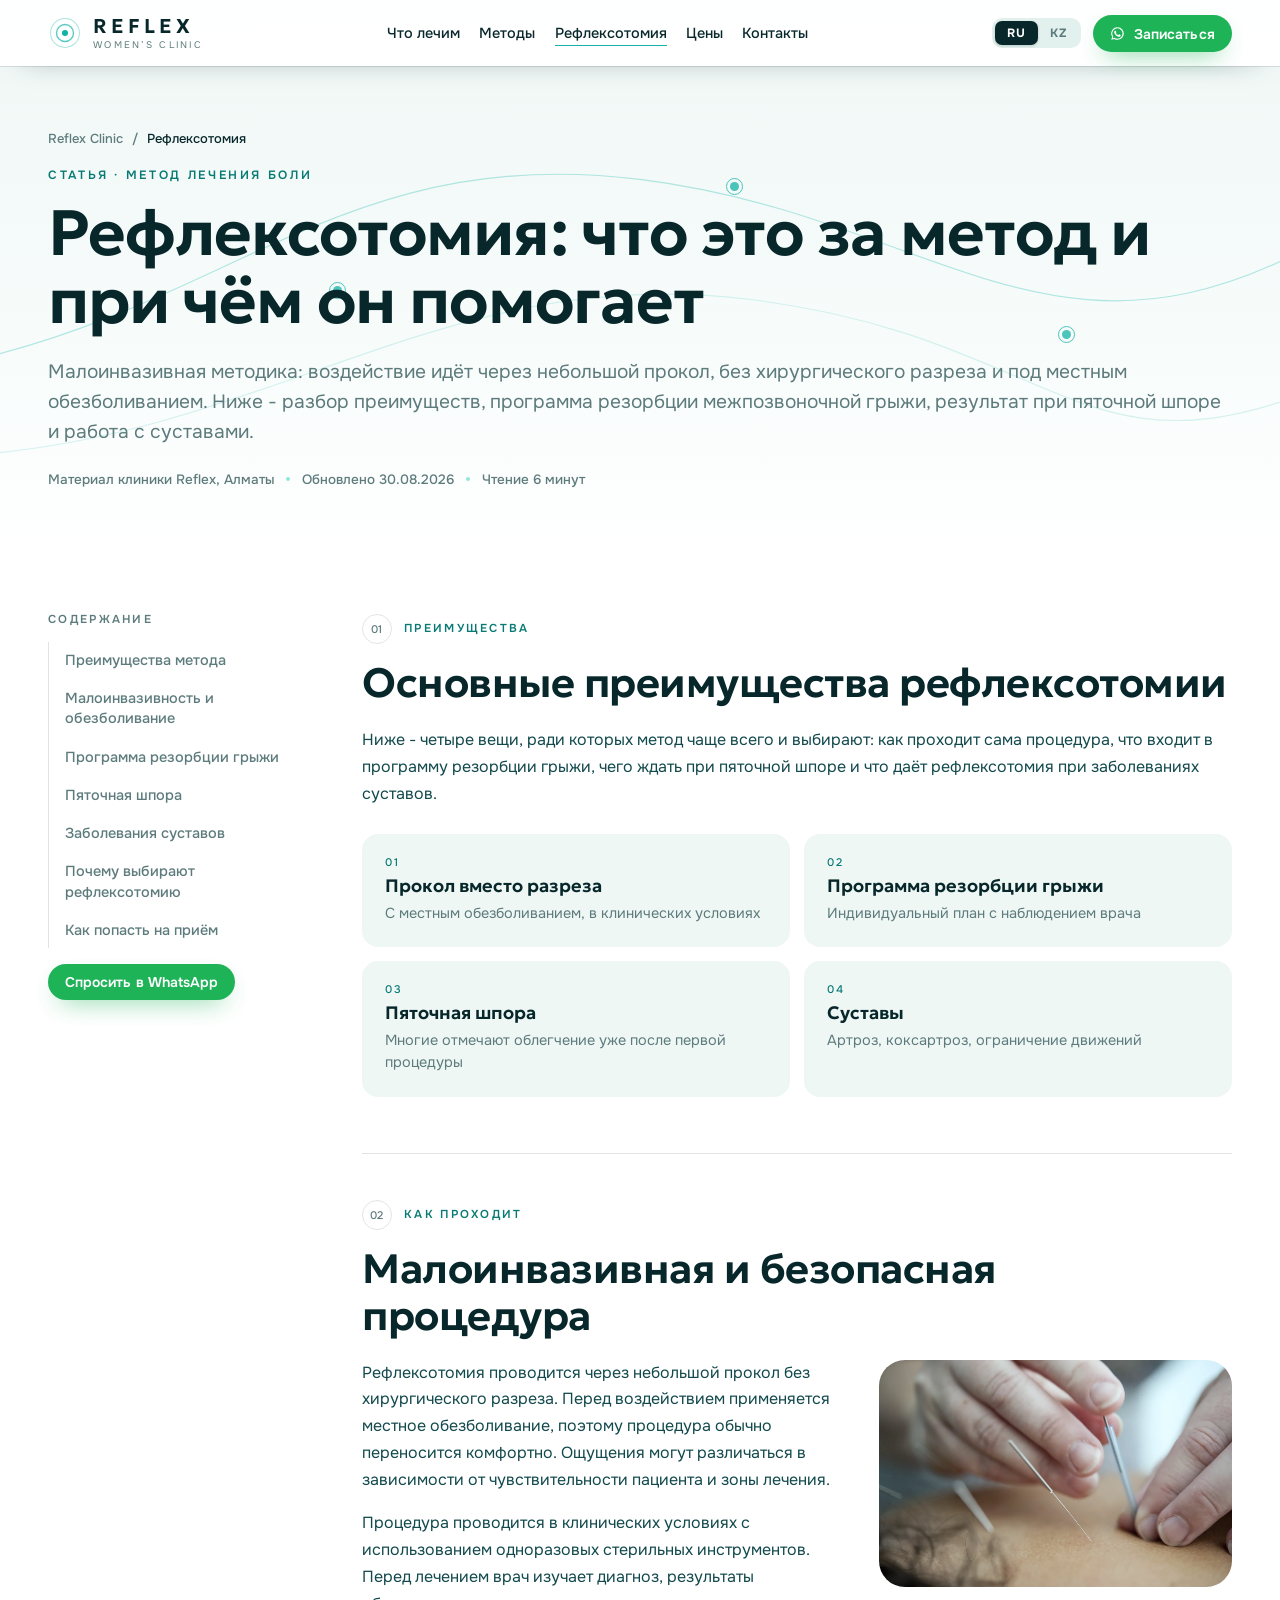
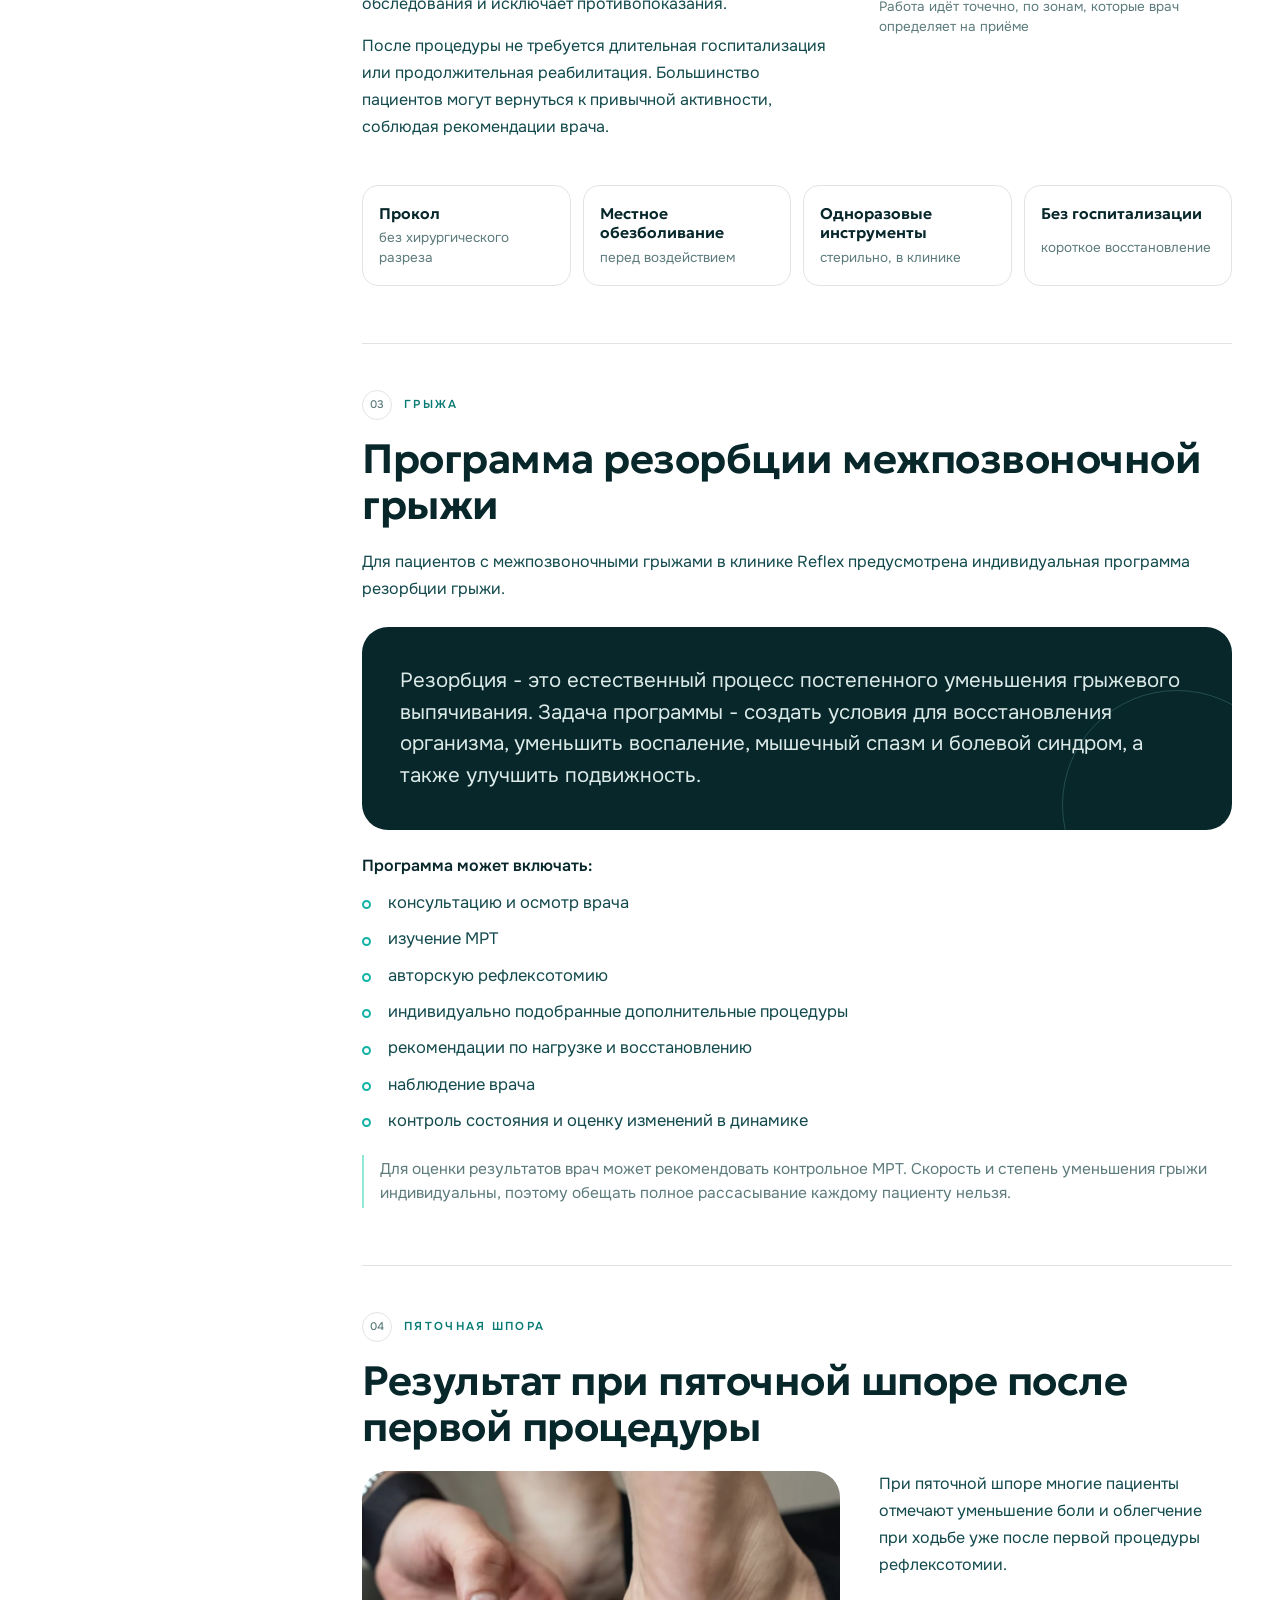
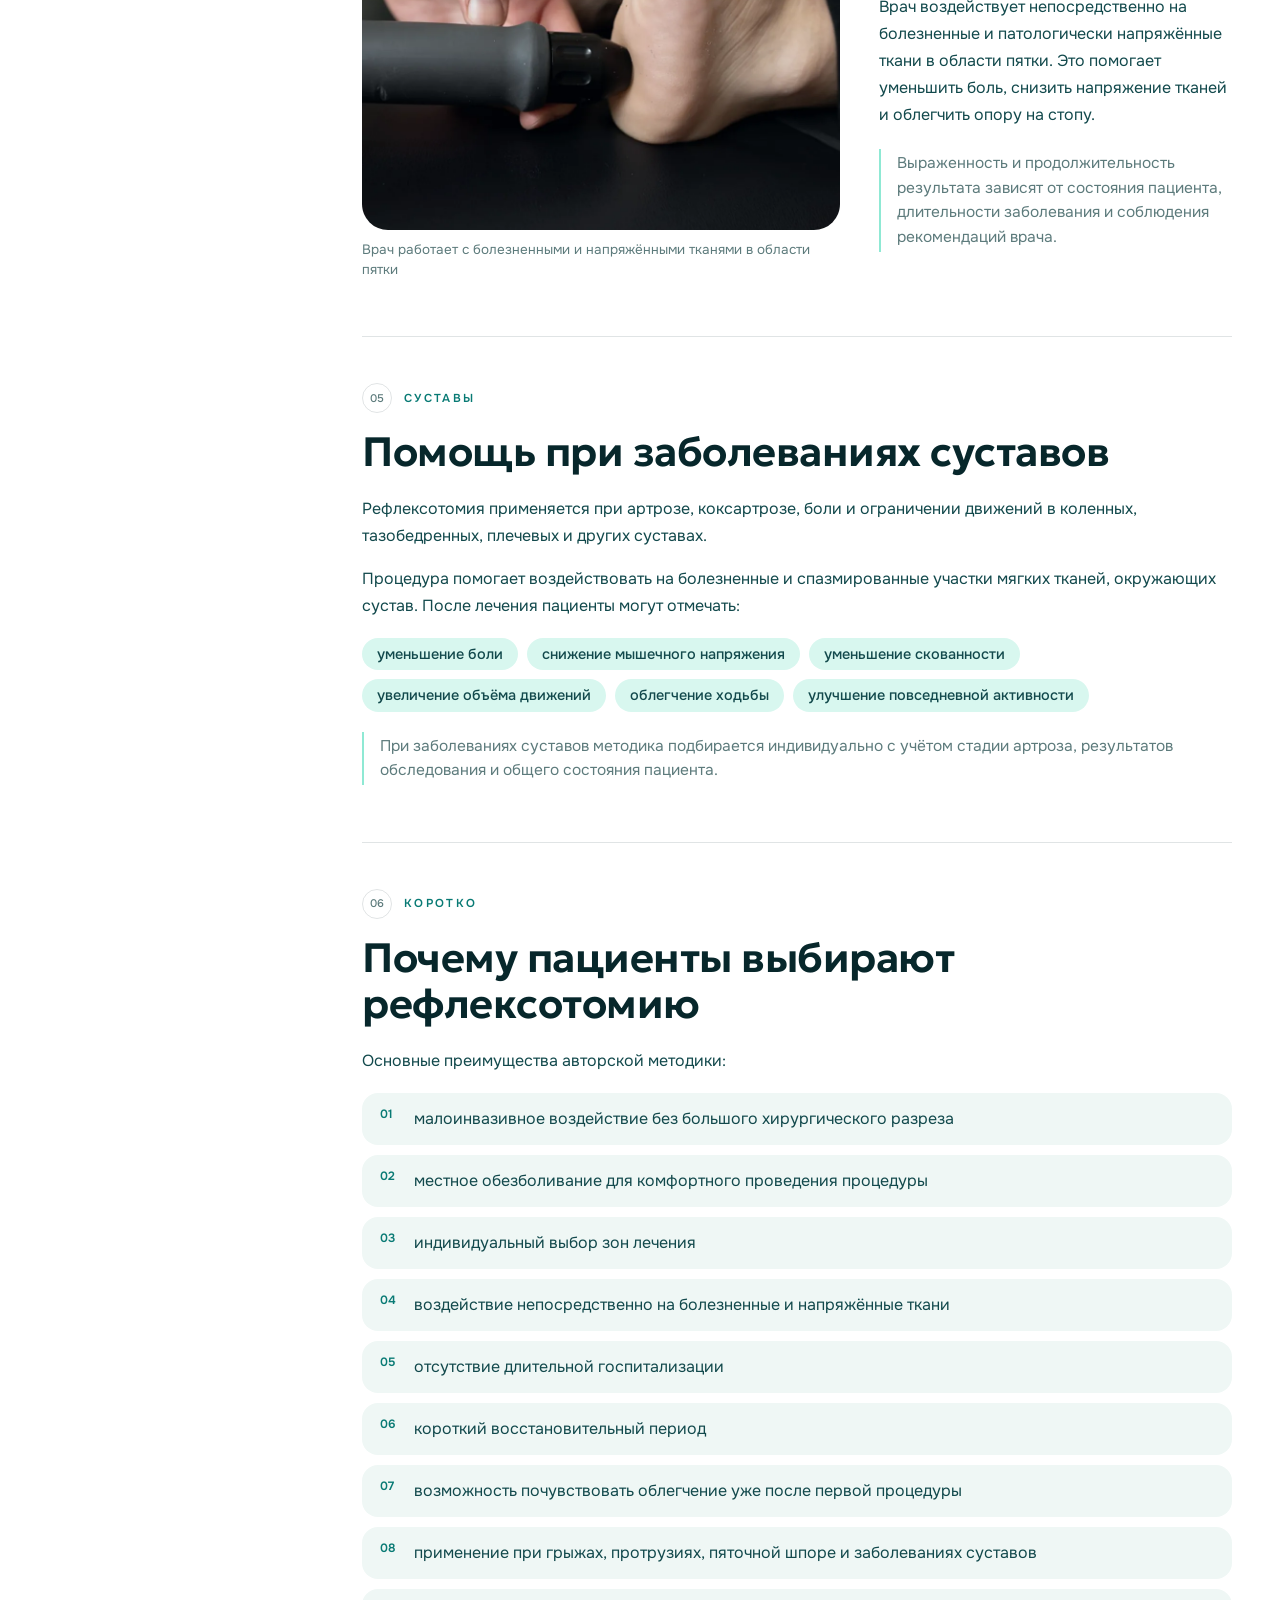
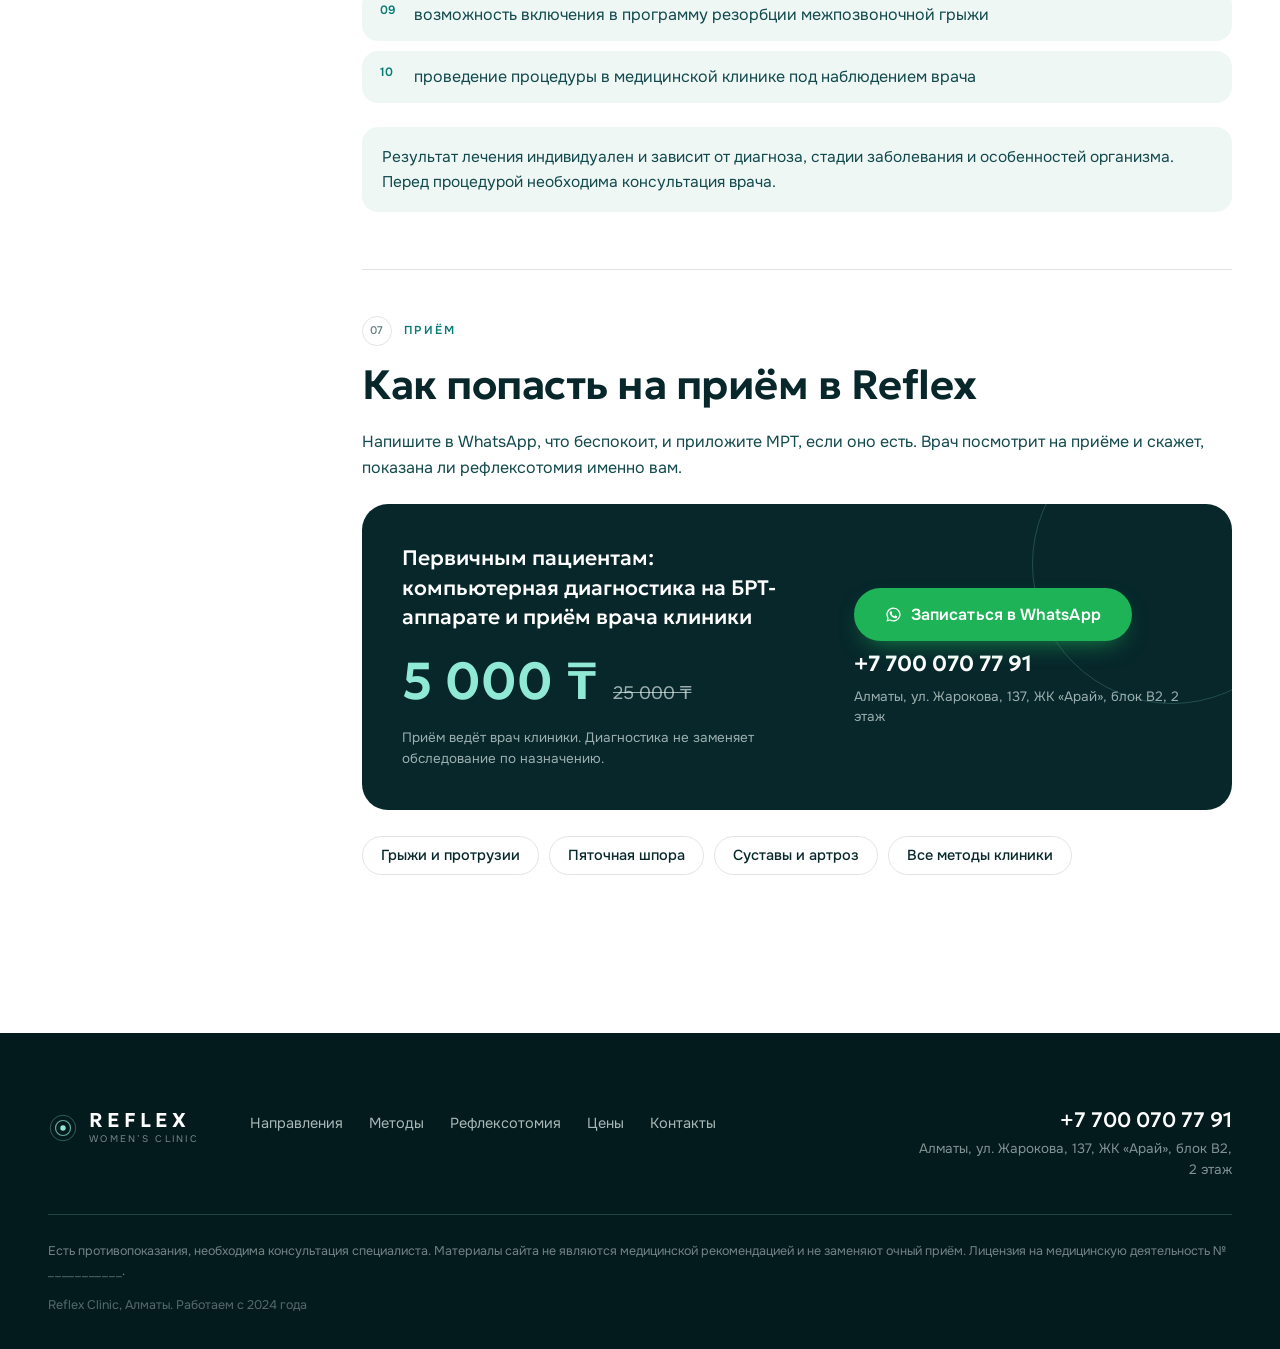
==== reflexotomiya.html @ 4327903c "Видео в герое и карточках направлений, убраны плейсхолдеры МРТ и 2GIS - удалён блок «МРТ до и после»" ====
<!DOCTYPE html>
<html lang="ru">
<head>
<meta charset="UTF-8">
<meta name="viewport" content="width=device-width, initial-scale=1.0">
<title>Рефлексотомия: что это, как проходит и при чём помогает - Reflex Clinic Алматы</title>
<meta name="description" content="Рефлексотомия - малоинвазивный метод лечения боли: через небольшой прокол, с местным обезболиванием, без хирургического разреза. Разбираем преимущества метода, программу резорбции межпозвоночной грыжи, результат при пяточной шпоре и помощь при артрозе и коксартрозе. Материал клиники Reflex, Алматы.">
<meta name="keywords" content="рефлексотомия, рефлексотомия Алматы, рефлектомия, иглонож, иглэктомия, резорбция грыжи, резорбция межпозвоночной грыжи, лечение грыжи без операции Алматы, пяточная шпора лечение Алматы, коксартроз лечение Алматы, артроз лечение Алматы, лечение боли в спине Алматы">
<link rel="canonical" href="https://songokura.github.io/reflex-clinic/reflexotomiya.html">
<meta name="theme-color" content="#07272B">
<meta name="format-detection" content="telephone=no">
<meta property="og:type" content="article">
<meta property="og:site_name" content="Reflex Clinic">
<meta property="og:title" content="Рефлексотомия: что это за метод и при чём он помогает">
<meta property="og:description" content="Малоинвазивно, через небольшой прокол, с местным обезболиванием. Программа резорбции грыжи, пяточная шпора, артроз и коксартроз. Материал клиники Reflex, Алматы.">
<meta property="og:url" content="https://songokura.github.io/reflex-clinic/reflexotomiya.html">
<meta property="og:image" content="https://songokura.github.io/reflex-clinic/assets/og-image.jpg">
<meta property="og:image:width" content="1200">
<meta property="og:image:height" content="630">
<meta property="og:locale" content="ru_RU">
<meta property="og:locale:alternate" content="kk_KZ">
<meta name="twitter:card" content="summary_large_image">
<meta name="twitter:title" content="Рефлексотомия: что это за метод и при чём он помогает">
<meta name="twitter:description" content="Малоинвазивный метод лечения боли: прокол вместо разреза, местное обезболивание, короткое восстановление. Разбор преимуществ.">
<meta name="twitter:image" content="https://songokura.github.io/reflex-clinic/assets/og-image.jpg">
<link rel="icon" href="favicon.ico" sizes="any">
<link rel="icon" type="image/png" sizes="32x32" href="assets/favicon-32.png">
<link rel="icon" type="image/png" sizes="16x16" href="assets/favicon-16.png">
<link rel="icon" type="image/png" sizes="192x192" href="assets/icon-192.png">
<link rel="icon" type="image/png" sizes="512x512" href="assets/icon-512.png">
<link rel="apple-touch-icon" sizes="180x180" href="assets/apple-touch-icon.png">
<link rel="preconnect" href="https://fonts.googleapis.com">
<link rel="preconnect" href="https://fonts.gstatic.com" crossorigin>

<link href="https://fonts.googleapis.com/css2?family=Geologica:wght@300;400;500;600;700&family=Onest:wght@300;400;500;600;700&display=swap" rel="stylesheet">
<link rel="stylesheet" href="styles.css?v=20260902-2">
<link rel="stylesheet" href="article.css?v=20260902-2">
<script type="application/ld+json">
{
  "@context": "https://schema.org",
  "@type": "MedicalWebPage",
  "name": "Рефлексотомия: что это за метод и при чём он помогает",
  "headline": "Рефлексотомия: что это за метод и при чём он помогает",
  "description": "Малоинвазивный метод лечения боли: через небольшой прокол, с местным обезболиванием, без хирургического разреза. Преимущества метода, программа резорбции межпозвоночной грыжи, результат при пяточной шпоре, помощь при заболеваниях суставов.",
  "inLanguage": "ru",
  "url": "https://songokura.github.io/reflex-clinic/reflexotomiya.html",
  "image": "https://songokura.github.io/reflex-clinic/assets/og-image.jpg",
  "dateModified": "2026-08-30",
  "about": { "@type": "MedicalProcedure", "name": "Рефлексотомия", "procedureType": "https://schema.org/PercutaneousProcedure" },
  "audience": { "@type": "Patient" },
  "publisher": {
    "@type": "MedicalClinic",
    "name": "Reflex Clinic",
    "telephone": "+77000707791",
    "url": "https://songokura.github.io/reflex-clinic/",
    "address": {
      "@type": "PostalAddress",
      "streetAddress": "ул. Жарокова, 137, ЖК Арай, блок В2, 2 этаж",
      "addressLocality": "Алматы",
      "addressCountry": "KZ"
    }
  }
}
</script>
<script type="application/ld+json">
{
  "@context": "https://schema.org",
  "@type": "BreadcrumbList",
  "itemListElement": [
    { "@type": "ListItem", "position": 1, "name": "Reflex Clinic", "item": "https://songokura.github.io/reflex-clinic/" },
    { "@type": "ListItem", "position": 2, "name": "Рефлексотомия", "item": "https://songokura.github.io/reflex-clinic/reflexotomiya.html" }
  ]
}
</script>
</head>
<body id="top" class="page-article">

<a class="skip" href="#article">Перейти к содержанию</a>

<!-- ================= ШАПКА ================= -->
<header class="hdr is-solid" id="hdr">
  <div class="hdr-in">
    <a class="logo" href="index.html" aria-label="Reflex Clinic, на главную">
      <span class="logo-mark" aria-hidden="true">
        <svg viewBox="0 0 40 40" width="34" height="34"><circle cx="20" cy="20" r="17" fill="none" stroke="currentColor" stroke-width="1.2" opacity=".35"/><circle cx="20" cy="20" r="10" fill="none" stroke="currentColor" stroke-width="1.6" opacity=".7"/><circle cx="20" cy="20" r="3.6" fill="currentColor"/></svg>
      </span>
      <span class="logo-txt">
        <span class="logo-word">REFLEX</span>
        <span class="logo-sub">Women&rsquo;s Clinic</span>
      </span>
    </a>

    <nav class="nav" id="nav" aria-label="Основная навигация">
      <a href="index.html#chto-lechim" data-i="nav_what">Что лечим</a>
      <a href="index.html#metody" data-i="nav_met">Методы</a>
      <a href="reflexotomiya.html" class="is-here" aria-current="page" data-i="nav_art">Рефлексотомия</a>
      <a href="index.html#ceny" data-i="nav_price">Цены</a>
      <a href="index.html#kontakty" data-i="nav_con">Контакты</a>
    </nav>

    <div class="hdr-right">
      <div class="lang" role="group" aria-label="Язык сайта">
        <button type="button" class="lang-btn is-active" data-lang="ru" aria-pressed="true" lang="ru">RU</button>
        <button type="button" class="lang-btn" data-lang="kz" aria-pressed="false" lang="kk">KZ</button>
      </div>
      <a class="btn btn-wa btn-sm js-wa hdr-wa" href="https://wa.me/77000707791?text=%D0%97%D0%B4%D1%80%D0%B0%D0%B2%D1%81%D1%82%D0%B2%D1%83%D0%B9%D1%82%D0%B5%21%20%D0%A5%D0%BE%D1%87%D1%83%20%D1%81%D0%BF%D1%80%D0%BE%D1%81%D0%B8%D1%82%D1%8C%20%D0%BF%D1%80%D0%BE%20%D1%80%D0%B5%D1%84%D0%BB%D0%B5%D0%BA%D1%81%D0%BE%D1%82%D0%BE%D0%BC%D0%B8%D1%8E." target="_blank" rel="noopener">
        <svg class="ico-wa" viewBox="0 0 24 24" width="15" height="15" fill="currentColor" aria-hidden="true"><path d="M12 2a10 10 0 0 0-8.5 15.3L2 22l4.9-1.4A10 10 0 1 0 12 2Zm0 18.2c-1.6 0-3.1-.4-4.4-1.2l-.3-.2-2.9.8.8-2.8-.2-.3A8.2 8.2 0 1 1 12 20.2Zm4.6-6.1c-.3-.1-1.5-.7-1.7-.8-.2-.1-.4-.1-.6.1-.2.3-.6.8-.8 1-.1.2-.3.2-.5.1a6.7 6.7 0 0 1-3.4-3c-.3-.4 0-.5.1-.7l.4-.5c.1-.2.1-.3 0-.5l-.8-1.9c-.2-.5-.4-.4-.6-.4h-.5c-.2 0-.5.1-.7.3-.2.3-.9.9-.9 2.2s.9 2.5 1.1 2.7c.1.2 1.8 2.8 4.4 3.9 2.6 1.1 2.6.7 3.1.7.5-.1 1.5-.6 1.7-1.2.2-.6.2-1.1.2-1.2-.1-.1-.3-.2-.5-.3Z"/></svg>
        <span data-i="hdr_wa">Записаться</span>
      </a>
      <button class="burger" id="burger" type="button" aria-label="Открыть меню" aria-expanded="false" aria-controls="mobnav"><span></span><span></span><span></span></button>
    </div>
  </div>
</header>

<div class="mobnav" id="mobnav" hidden>
  <nav class="mobnav-in" aria-label="Мобильная навигация">
    <a href="index.html" data-i="nav_home">Главная</a>
    <a href="index.html#chto-lechim" data-i="nav_what">Что лечим</a>
    <a href="index.html#metody" data-i="nav_met">Методы</a>
    <a href="reflexotomiya.html" data-i="nav_art">Рефлексотомия</a>
    <a href="index.html#metabolizm" data-i="nav_metab">Снижение веса</a>
    <a href="index.html#ceny" data-i="nav_price">Цены</a>
    <a href="index.html#kontakty" data-i="nav_con">Контакты</a>
    <div class="mobnav-foot">
      <a class="btn btn-wa js-wa" href="https://wa.me/77000707791?text=%D0%97%D0%B4%D1%80%D0%B0%D0%B2%D1%81%D1%82%D0%B2%D1%83%D0%B9%D1%82%D0%B5%21%20%D0%A5%D0%BE%D1%87%D1%83%20%D1%81%D0%BF%D1%80%D0%BE%D1%81%D0%B8%D1%82%D1%8C%20%D0%BF%D1%80%D0%BE%20%D1%80%D0%B5%D1%84%D0%BB%D0%B5%D0%BA%D1%81%D0%BE%D1%82%D0%BE%D0%BC%D0%B8%D1%8E." target="_blank" rel="noopener"><span data-i="wa_ask">Спросить в WhatsApp</span></a>
      <a class="mobnav-tel js-tel" href="tel:+77000707791">+7 700 070 77 91</a>
    </div>
  </nav>
</div>

<!-- ================= ШАПКА СТАТЬИ ================= -->
<section class="art-hero">
  <div class="art-hero-net" aria-hidden="true">
    <svg viewBox="0 0 1200 460" preserveAspectRatio="none">
      <path class="aline" d="M-20 300 C 220 250, 330 120, 600 150 S 980 320, 1220 210" fill="none" stroke="currentColor" stroke-width="1"/>
      <path class="aline aline-2" d="M-20 380 C 260 360, 420 220, 700 250 S 1010 400, 1220 330" fill="none" stroke="currentColor" stroke-width="1"/>
    </svg>
    <span class="apt apt-1"></span>
    <span class="apt apt-2"></span>
    <span class="apt apt-3"></span>
  </div>

  <div class="wrap art-hero-in">
    <nav class="crumbs" aria-label="Хлебные крошки">
      <a href="index.html" data-i="crumb_home">Reflex Clinic</a>
      <span aria-hidden="true">/</span>
      <span class="crumbs-cur" data-i="crumb_cur">Рефлексотомия</span>
    </nav>

    <p class="art-kick"><span data-i="art_kick">Статья · метод лечения боли</span></p>
    <h1 class="art-h1" data-i="art_h1">Рефлексотомия: что это за метод и при чём он помогает</h1>
    <p class="art-lead" data-i="art_lead">Малоинвазивная методика: воздействие идёт через небольшой прокол, без хирургического разреза и под местным обезболиванием. Ниже - разбор преимуществ, программа резорбции межпозвоночной грыжи, результат при пяточной шпоре и работа с суставами.</p>

    <div class="art-meta">
      <span class="art-meta-i" data-i="art_meta1">Материал клиники Reflex, Алматы</span>
      <span class="art-dot" aria-hidden="true"></span>
      <span class="art-meta-i" data-i="art_meta2">Обновлено 30.08.2026</span>
      <span class="art-dot" aria-hidden="true"></span>
      <span class="art-meta-i" data-i="art_meta3">Чтение 6 минут</span>
    </div>
  </div>
</section>

<!-- ================= ТЕЛО СТАТЬИ ================= -->
<div class="art-body" id="article">
  <div class="wrap art-grid">

    <!-- оглавление -->
    <aside class="toc" aria-label="Содержание статьи">
      <p class="toc-t" data-i="toc_t">Содержание</p>
      <nav class="toc-nav">
        <a href="#preimushchestva" data-i="toc_1">Преимущества метода</a>
        <a href="#maloinvazivnost" data-i="toc_2">Малоинвазивность и обезболивание</a>
        <a href="#rezorbciya" data-i="toc_3">Программа резорбции грыжи</a>
        <a href="#shpora" data-i="toc_4">Пяточная шпора</a>
        <a href="#sustavy" data-i="toc_5">Заболевания суставов</a>
        <a href="#pochemu" data-i="toc_6">Почему выбирают рефлексотомию</a>
        <a href="#zapis" data-i="toc_7">Как попасть на приём</a>
      </nav>
      <a class="btn btn-wa btn-sm toc-wa js-wa" href="https://wa.me/77000707791?text=%D0%97%D0%B4%D1%80%D0%B0%D0%B2%D1%81%D1%82%D0%B2%D1%83%D0%B9%D1%82%D0%B5%21%20%D0%A5%D0%BE%D1%87%D1%83%20%D1%81%D0%BF%D1%80%D0%BE%D1%81%D0%B8%D1%82%D1%8C%20%D0%BF%D1%80%D0%BE%20%D1%80%D0%B5%D1%84%D0%BB%D0%B5%D0%BA%D1%81%D0%BE%D1%82%D0%BE%D0%BC%D0%B8%D1%8E." target="_blank" rel="noopener"><span data-i="wa_ask">Спросить в WhatsApp</span></a>
    </aside>

    <!-- текст -->
    <article class="art">

      <!-- ---------- преимущества ---------- -->
      <section class="art-sec" id="preimushchestva">
        <p class="art-eye"><span class="art-num">01</span><span data-i="s1_eye">Преимущества</span></p>
        <h2 class="art-h2" data-i="s1_h2">Основные преимущества рефлексотомии</h2>
        <p class="art-p" data-i="s1_p">Ниже - четыре вещи, ради которых метод чаще всего и выбирают: как проходит сама процедура, что входит в программу резорбции грыжи, чего ждать при пяточной шпоре и что даёт рефлексотомия при заболеваниях суставов.</p>

        <div class="pillars">
          <a class="pillar" href="#maloinvazivnost">
            <span class="pillar-n">01</span>
            <span class="pillar-h" data-i="p1_h">Прокол вместо разреза</span>
            <span class="pillar-p" data-i="p1_p">С местным обезболиванием, в клинических условиях</span>
          </a>
          <a class="pillar" href="#rezorbciya">
            <span class="pillar-n">02</span>
            <span class="pillar-h" data-i="p2_h">Программа резорбции грыжи</span>
            <span class="pillar-p" data-i="p2_p">Индивидуальный план с наблюдением врача</span>
          </a>
          <a class="pillar" href="#shpora">
            <span class="pillar-n">03</span>
            <span class="pillar-h" data-i="p3_h">Пяточная шпора</span>
            <span class="pillar-p" data-i="p3_p">Многие отмечают облегчение уже после первой процедуры</span>
          </a>
          <a class="pillar" href="#sustavy">
            <span class="pillar-n">04</span>
            <span class="pillar-h" data-i="p4_h">Суставы</span>
            <span class="pillar-p" data-i="p4_p">Артроз, коксартроз, ограничение движений</span>
          </a>
        </div>
      </section>

      <!-- ---------- малоинвазивность ---------- -->
      <section class="art-sec" id="maloinvazivnost">
        <p class="art-eye"><span class="art-num">02</span><span data-i="s2_eye">Как проходит</span></p>
        <h2 class="art-h2" data-i="s2_h2">Малоинвазивная и безопасная процедура</h2>

        <div class="art-split">
          <div class="art-split-txt">
            <p class="art-p" data-i="s2_p1">Рефлексотомия проводится через небольшой прокол без хирургического разреза. Перед воздействием применяется местное обезболивание, поэтому процедура обычно переносится комфортно. Ощущения могут различаться в зависимости от чувствительности пациента и зоны лечения.</p>
            <p class="art-p" data-i="s2_p2">Процедура проводится в клинических условиях с использованием одноразовых стерильных инструментов. Перед лечением врач изучает диагноз, результаты обследования и исключает противопоказания.</p>
            <p class="art-p" data-i="s2_p3">После процедуры не требуется длительная госпитализация или продолжительная реабилитация. Большинство пациентов могут вернуться к привычной активности, соблюдая рекомендации врача.</p>
          </div>
          <figure class="art-fig">
            <img src="assets/needles.webp" width="1400" height="900" loading="lazy" decoding="async" alt="Рефлексотомия: точечная работа врача с зоной боли">
            <figcaption data-i="s2_cap">Работа идёт точечно, по зонам, которые врач определяет на приёме</figcaption>
          </figure>
        </div>

        <div class="art-facts">
          <div class="fact"><span class="fact-h" data-i="f1_h">Прокол</span><span class="fact-p" data-i="f1_p">без хирургического разреза</span></div>
          <div class="fact"><span class="fact-h" data-i="f2_h">Местное обезболивание</span><span class="fact-p" data-i="f2_p">перед воздействием</span></div>
          <div class="fact"><span class="fact-h" data-i="f3_h">Одноразовые инструменты</span><span class="fact-p" data-i="f3_p">стерильно, в клинике</span></div>
          <div class="fact"><span class="fact-h" data-i="f4_h">Без госпитализации</span><span class="fact-p" data-i="f4_p">короткое восстановление</span></div>
        </div>
      </section>

      <!-- ---------- резорбция ---------- -->
      <section class="art-sec" id="rezorbciya">
        <p class="art-eye"><span class="art-num">03</span><span data-i="s3_eye">Грыжа</span></p>
        <h2 class="art-h2" data-i="s3_h2">Программа резорбции межпозвоночной грыжи</h2>

        <p class="art-p" data-i="s3_p1">Для пациентов с межпозвоночными грыжами в клинике Reflex предусмотрена индивидуальная программа резорбции грыжи.</p>

        <div class="art-quote">
          <p data-i="s3_q">Резорбция - это естественный процесс постепенного уменьшения грыжевого выпячивания. Задача программы - создать условия для восстановления организма, уменьшить воспаление, мышечный спазм и болевой синдром, а также улучшить подвижность.</p>
        </div>

        <p class="art-sub" data-i="s3_sub">Программа может включать:</p>
        <ul class="art-list">
          <li data-i="s3_l1">консультацию и осмотр врача</li>
          <li data-i="s3_l2">изучение МРТ</li>
          <li data-i="s3_l3">авторскую рефлексотомию</li>
          <li data-i="s3_l4">индивидуально подобранные дополнительные процедуры</li>
          <li data-i="s3_l5">рекомендации по нагрузке и восстановлению</li>
          <li data-i="s3_l6">наблюдение врача</li>
          <li data-i="s3_l7">контроль состояния и оценку изменений в динамике</li>
        </ul>

        <p class="art-note" data-i="s3_note">Для оценки результатов врач может рекомендовать контрольное МРТ. Скорость и степень уменьшения грыжи индивидуальны, поэтому обещать полное рассасывание каждому пациенту нельзя.</p>
      </section>

      <!-- ---------- шпора ---------- -->
      <section class="art-sec" id="shpora">
        <p class="art-eye"><span class="art-num">04</span><span data-i="s4_eye">Пяточная шпора</span></p>
        <h2 class="art-h2" data-i="s4_h2">Результат при пяточной шпоре после первой процедуры</h2>

        <div class="art-split art-split-rev">
          <figure class="art-fig">
            <img src="assets/heel.webp" width="1000" height="750" loading="lazy" decoding="async" alt="Работа с пяткой при пяточной шпоре">
            <figcaption data-i="s4_cap">Врач работает с болезненными и напряжёнными тканями в области пятки</figcaption>
          </figure>
          <div class="art-split-txt">
            <p class="art-p" data-i="s4_p1">При пяточной шпоре многие пациенты отмечают уменьшение боли и облегчение при ходьбе уже после первой процедуры рефлексотомии.</p>
            <p class="art-p" data-i="s4_p2">Врач воздействует непосредственно на болезненные и патологически напряжённые ткани в области пятки. Это помогает уменьшить боль, снизить напряжение тканей и облегчить опору на стопу.</p>
            <p class="art-note" data-i="s4_note">Выраженность и продолжительность результата зависят от состояния пациента, длительности заболевания и соблюдения рекомендаций врача.</p>
          </div>
        </div>
      </section>

      <!-- ---------- суставы ---------- -->
      <section class="art-sec" id="sustavy">
        <p class="art-eye"><span class="art-num">05</span><span data-i="s5_eye">Суставы</span></p>
        <h2 class="art-h2" data-i="s5_h2">Помощь при заболеваниях суставов</h2>

        <p class="art-p" data-i="s5_p1">Рефлексотомия применяется при артрозе, коксартрозе, боли и ограничении движений в коленных, тазобедренных, плечевых и других суставах.</p>
        <p class="art-p" data-i="s5_p2">Процедура помогает воздействовать на болезненные и спазмированные участки мягких тканей, окружающих сустав. После лечения пациенты могут отмечать:</p>

        <div class="chips">
          <span class="chip" data-i="ch1">уменьшение боли</span>
          <span class="chip" data-i="ch2">снижение мышечного напряжения</span>
          <span class="chip" data-i="ch3">уменьшение скованности</span>
          <span class="chip" data-i="ch4">увеличение объёма движений</span>
          <span class="chip" data-i="ch5">облегчение ходьбы</span>
          <span class="chip" data-i="ch6">улучшение повседневной активности</span>
        </div>

        <p class="art-note" data-i="s5_note">При заболеваниях суставов методика подбирается индивидуально с учётом стадии артроза, результатов обследования и общего состояния пациента.</p>
      </section>

      <!-- ---------- почему выбирают ---------- -->
      <section class="art-sec" id="pochemu">
        <p class="art-eye"><span class="art-num">06</span><span data-i="s6_eye">Коротко</span></p>
        <h2 class="art-h2" data-i="s6_h2">Почему пациенты выбирают рефлексотомию</h2>
        <p class="art-p" data-i="s6_p">Основные преимущества авторской методики:</p>

        <ol class="why">
          <li data-i="w1">малоинвазивное воздействие без большого хирургического разреза</li>
          <li data-i="w2">местное обезболивание для комфортного проведения процедуры</li>
          <li data-i="w3">индивидуальный выбор зон лечения</li>
          <li data-i="w4">воздействие непосредственно на болезненные и напряжённые ткани</li>
          <li data-i="w5">отсутствие длительной госпитализации</li>
          <li data-i="w6">короткий восстановительный период</li>
          <li data-i="w7">возможность почувствовать облегчение уже после первой процедуры</li>
          <li data-i="w8">применение при грыжах, протрузиях, пяточной шпоре и заболеваниях суставов</li>
          <li data-i="w9">возможность включения в программу резорбции межпозвоночной грыжи</li>
          <li data-i="w10">проведение процедуры в медицинской клинике под наблюдением врача</li>
        </ol>

        <p class="art-warn" data-i="s6_warn">Результат лечения индивидуален и зависит от диагноза, стадии заболевания и особенностей организма. Перед процедурой необходима консультация врача.</p>
      </section>

      <!-- ---------- запись ---------- -->
      <section class="art-sec art-cta" id="zapis">
        <p class="art-eye"><span class="art-num">07</span><span data-i="s7_eye">Приём</span></p>
        <h2 class="art-h2" data-i="s7_h2">Как попасть на приём в Reflex</h2>
        <p class="art-p" data-i="s7_p">Напишите в WhatsApp, что беспокоит, и приложите МРТ, если оно есть. Врач посмотрит на приёме и скажет, показана ли рефлексотомия именно вам.</p>

        <div class="cta-box">
          <div class="cta-txt">
            <p class="cta-h" data-i="cta_h">Первичным пациентам: компьютерная диагностика на БРТ-аппарате и приём врача клиники</p>
            <p class="cta-price"><span class="cta-now">5 000 ₸</span> <span class="cta-old">25 000 ₸</span></p>
            <p class="cta-note" data-i="cta_note">Приём ведёт врач клиники. Диагностика не заменяет обследование по назначению.</p>
          </div>
          <div class="cta-act">
            <a class="btn btn-wa btn-lg js-wa" href="https://wa.me/77000707791?text=%D0%97%D0%B4%D1%80%D0%B0%D0%B2%D1%81%D1%82%D0%B2%D1%83%D0%B9%D1%82%D0%B5%21%20%D0%A7%D0%B8%D1%82%D0%B0%D0%BB%20%D1%81%D1%82%D0%B0%D1%82%D1%8C%D1%8E%20%D0%BF%D1%80%D0%BE%20%D1%80%D0%B5%D1%84%D0%BB%D0%B5%D0%BA%D1%81%D0%BE%D1%82%D0%BE%D0%BC%D0%B8%D1%8E%20%D0%B8%20%D1%85%D0%BE%D1%87%D1%83%20%D0%B7%D0%B0%D0%BF%D0%B8%D1%81%D0%B0%D1%82%D1%8C%D1%81%D1%8F." target="_blank" rel="noopener">
              <svg class="ico-wa" viewBox="0 0 24 24" width="17" height="17" fill="currentColor" aria-hidden="true"><path d="M12 2a10 10 0 0 0-8.5 15.3L2 22l4.9-1.4A10 10 0 1 0 12 2Zm0 18.2c-1.6 0-3.1-.4-4.4-1.2l-.3-.2-2.9.8.8-2.8-.2-.3A8.2 8.2 0 1 1 12 20.2Zm4.6-6.1c-.3-.1-1.5-.7-1.7-.8-.2-.1-.4-.1-.6.1-.2.3-.6.8-.8 1-.1.2-.3.2-.5.1a6.7 6.7 0 0 1-3.4-3c-.3-.4 0-.5.1-.7l.4-.5c.1-.2.1-.3 0-.5l-.8-1.9c-.2-.5-.4-.4-.6-.4h-.5c-.2 0-.5.1-.7.3-.2.3-.9.9-.9 2.2s.9 2.5 1.1 2.7c.1.2 1.8 2.8 4.4 3.9 2.6 1.1 2.6.7 3.1.7.5-.1 1.5-.6 1.7-1.2.2-.6.2-1.1.2-1.2-.1-.1-.3-.2-.5-.3Z"/></svg>
              <span data-i="cta_btn">Записаться в WhatsApp</span>
            </a>
            <a class="cta-tel js-tel" href="tel:+77000707791">+7 700 070 77 91</a>
            <p class="cta-addr" data-i="cta_addr">Алматы, ул. Жарокова, 137, ЖК «Арай», блок В2, 2 этаж</p>
          </div>
        </div>

        <div class="art-links">
          <a class="art-link" href="index.html#gryzhi"><span data-i="l1">Грыжи и протрузии</span></a>
          <a class="art-link" href="index.html#pyatochnaya-shpora"><span data-i="l2">Пяточная шпора</span></a>
          <a class="art-link" href="index.html#sustavy"><span data-i="l3">Суставы и артроз</span></a>
          <a class="art-link" href="index.html#metody"><span data-i="l4">Все методы клиники</span></a>
        </div>
      </section>

    </article>
  </div>
</div>

<!-- ================= ПОДВАЛ ================= -->
<footer class="foot">
  <div class="wrap">
    <div class="foot-top">
      <a class="logo logo-foot" href="index.html" aria-label="Reflex Clinic, на главную">
        <span class="logo-mark" aria-hidden="true">
          <svg viewBox="0 0 40 40" width="30" height="30"><circle cx="20" cy="20" r="17" fill="none" stroke="currentColor" stroke-width="1.2" opacity=".35"/><circle cx="20" cy="20" r="10" fill="none" stroke="currentColor" stroke-width="1.6" opacity=".7"/><circle cx="20" cy="20" r="3.6" fill="currentColor"/></svg>
        </span>
        <span class="logo-txt"><span class="logo-word">REFLEX</span><span class="logo-sub">Women&rsquo;s Clinic</span></span>
      </a>
      <nav class="foot-nav" aria-label="Навигация в подвале">
        <a href="index.html#napravleniya" data-i="nav_dir">Направления</a>
        <a href="index.html#metody" data-i="nav_met">Методы</a>
        <a href="reflexotomiya.html" data-i="nav_art">Рефлексотомия</a>
        <a href="index.html#ceny" data-i="nav_price">Цены</a>
        <a href="index.html#kontakty" data-i="nav_con">Контакты</a>
      </nav>
      <div class="foot-contacts">
        <a class="foot-tel js-tel" href="tel:+77000707791">+7 700 070 77 91</a>
        <span class="foot-addr" data-i="foot_addr">Алматы, ул. Жарокова, 137, ЖК «Арай», блок В2, 2 этаж</span>
      </div>
    </div>
    <div class="foot-bottom">
      <p class="disclaimer" data-i="foot_disc">Есть противопоказания, необходима консультация специалиста. Материалы сайта не являются медицинской рекомендацией и не заменяют очный приём. Лицензия на медицинскую деятельность № <span class="lic-slot">___________</span>.</p>
      <p class="copy"><span data-i="foot_copy">Reflex Clinic, Алматы. Работаем с 2024 года</span></p>
    </div>
  </div>
</footer>

<script src="article.js?v=20260902-2"></script>
</body>
</html>
---- styles.css ----
/* ============================================================
   Reflex Clinic - Алматы
   Арт-дирекция: "точка и импульс". Мятно-бирюзовая палитра,
   светлый воздух, тонкие меридианные линии, пульсирующие точки.
   ============================================================ */

:root{
  --ink:#07272B;
  --ink-2:#0C3A3D;
  --ink-3:#12494C;
  --turq:#12B3A6;
  --turq-2:#0C8E86;
  --turq-3:#087A74;
  --mint:#8FE9D4;
  --mint-2:#D8F7EF;
  --paper:#FFFFFF;
  --mist:#EFF7F5;
  --mist-2:#E3F1EE;
  --muted:#5D7B7C;
  --muted-d:rgba(234,246,243,.66);
  --line:rgba(7,39,43,.12);
  --line-d:rgba(143,233,212,.20);
  --wa:#1FB358;
  --r:16px;
  --r-lg:26px;
  --sp:clamp(64px,8vw,132px);
  --ease:cubic-bezier(.22,.68,.32,1);
  --f-disp:"Geologica","Segoe UI",system-ui,sans-serif;
  --f-text:"Onest","Segoe UI",system-ui,sans-serif;
}

*,*::before,*::after{box-sizing:border-box}
html{-webkit-text-size-adjust:100%}
body{
  margin:0;background:var(--paper);color:var(--ink);
  font:400 17px/1.6 var(--f-text);
  overflow-x:hidden;
  -webkit-font-smoothing:antialiased;
}
img{max-width:100%;display:block}
a{color:inherit;text-decoration:none}
ul,ol{margin:0;padding:0;list-style:none}
h1,h2,h3,p{margin:0}
button{font:inherit;color:inherit}
:where([id]){scroll-margin-top:96px}
::selection{background:var(--mint);color:var(--ink)}

.skip{position:absolute;left:-9999px;top:0;z-index:200;background:var(--ink);color:#fff;padding:12px 18px;border-radius:0 0 10px 0}
.skip:focus{left:0}

.wrap{width:min(1280px,100%);margin:0 auto;padding:0 clamp(18px,4vw,48px)}

/* ---------- Кнопки ---------- */
.btn{
  display:inline-flex;align-items:center;justify-content:center;gap:9px;
  padding:13px 22px;border-radius:999px;border:1px solid transparent;
  font:600 15px/1 var(--f-text);letter-spacing:.005em;cursor:pointer;
  transition:transform .35s var(--ease),background .3s,color .3s,border-color .3s,box-shadow .35s;
  will-change:transform;
}
.btn-lg{padding:17px 30px;font-size:16px}
.btn-sm{padding:10px 16px;font-size:14px}
.btn-wa{background:var(--wa);color:#fff;box-shadow:0 10px 26px -12px rgba(31,179,88,.85)}
.btn-wa:hover{background:#19a04e;box-shadow:0 16px 34px -12px rgba(31,179,88,.95)}
.btn-ghost{background:rgba(255,255,255,.10);color:#fff;border-color:rgba(255,255,255,.42);backdrop-filter:blur(6px)}
.btn-ghost:hover{background:rgba(255,255,255,.2);border-color:#fff}
.btn-dark{background:var(--ink);color:#fff}
.btn-dark:hover{background:var(--ink-3)}
.btn-line{background:transparent;color:var(--ink);border-color:var(--line)}
.btn-line:hover{border-color:var(--turq);color:var(--turq-3);background:var(--mint-2)}
.dark .btn-line{color:#EAF6F3;border-color:var(--line-d)}
.dark .btn-line:hover{border-color:var(--mint);color:var(--ink);background:var(--mint)}
.btn:focus-visible{outline:2px solid var(--turq);outline-offset:3px}

/* ============================================================
   ШАПКА
   ============================================================ */
.hdr{position:fixed;inset:0 0 auto 0;z-index:90;transition:background .4s var(--ease),box-shadow .4s var(--ease)}
.hdr-in{
  width:min(1280px,100%);margin:0 auto;padding:0 clamp(18px,4vw,48px);
  height:78px;display:flex;align-items:center;gap:26px;
}
.hdr.is-solid{background:rgba(255,255,255,.94);box-shadow:0 1px 0 var(--line),0 12px 30px -24px rgba(7,39,43,.55)}
.hdr.is-solid .hdr-in{height:66px}

.logo{display:flex;align-items:center;gap:11px;position:relative;z-index:3;flex:0 0 auto}
.logo-mark{display:grid;place-items:center;color:var(--mint);transition:color .35s}
.hdr.is-solid .logo-mark{color:var(--turq)}
.logo-mark svg{transition:transform .6s var(--ease)}
.logo:hover .logo-mark svg{transform:rotate(90deg)}
.logo-txt{display:grid;line-height:1}
.logo-word{font:600 20px/1 var(--f-disp);letter-spacing:.20em;color:#fff;transition:color .35s}
.logo-sub{font:400 9.5px/1 var(--f-text);letter-spacing:.24em;text-transform:uppercase;color:rgba(255,255,255,.62);margin-top:5px;transition:color .35s}
.hdr.is-solid .logo-word{color:var(--ink)}
.hdr.is-solid .logo-sub{color:var(--muted)}

.nav{display:flex;align-items:center;gap:clamp(12px,1.5vw,22px);margin-left:auto}
.nav a{
  position:relative;font:500 14.5px/1 var(--f-text);color:rgba(255,255,255,.82);
  padding:8px 0;transition:color .3s;white-space:nowrap;
}
.nav a::after{content:"";position:absolute;left:0;right:100%;bottom:2px;height:1px;background:var(--mint);transition:right .4s var(--ease)}
.nav a:hover{color:#fff}
.nav a:hover::after{right:0}
.hdr.is-solid .nav a{color:var(--ink)}
.hdr.is-solid .nav a::after{background:var(--turq)}

/* акцентная ссылка на статью о рефлексотомии */
.nav a.nav-art{
  display:inline-flex;align-items:center;gap:8px;font-weight:600;
  color:var(--mint);padding:8px 13px;border-radius:999px;
  background:rgba(143,233,212,.14);border:1px solid rgba(143,233,212,.40);
  transition:color .3s,background .3s,border-color .3s;
}
.nav a.nav-art::after{content:none}
.nav a.nav-art:hover{color:#fff;background:rgba(143,233,212,.26);border-color:var(--mint)}
.nav-art-dot{
  width:6px;height:6px;border-radius:50%;background:var(--mint);flex:0 0 auto;
  animation:artpulse 2.4s var(--ease) infinite;
}
.hdr.is-solid .nav a.nav-art{color:var(--turq-3);background:var(--mint-2);border-color:rgba(18,179,166,.38)}
.hdr.is-solid .nav a.nav-art:hover{color:var(--turq-3);background:#CCF2E8;border-color:var(--turq)}
.hdr.is-solid .nav-art-dot{background:var(--turq)}
@keyframes artpulse{0%,100%{transform:scale(1);opacity:1}55%{transform:scale(1.7);opacity:.5}}

.hdr-right{display:flex;align-items:center;gap:12px;margin-left:auto;position:relative;z-index:3}

.lang{display:flex;gap:0;background:rgba(255,255,255,.16);border-radius:10px;padding:3px;transition:background .35s}
.hdr.is-solid .lang{background:var(--mist-2)}
.lang-btn{
  border:0;background:transparent;border-radius:7px;cursor:pointer;
  padding:6px 12px;font:700 12px/1 var(--f-text);letter-spacing:.06em;
  color:rgba(255,255,255,.82);transition:background .25s,color .25s;
}
.hdr.is-solid .lang-btn{color:var(--muted)}
.lang-btn:hover{color:#fff}
.hdr.is-solid .lang-btn:hover{color:var(--ink)}
.lang-btn.is-active{background:#fff;color:var(--ink);box-shadow:0 1px 3px rgba(0,0,0,.18)}
.hdr.is-solid .lang-btn.is-active{background:var(--ink);color:#fff}
.lang-btn:focus-visible{outline:2px solid currentColor;outline-offset:2px}

.burger{display:none;width:44px;height:40px;border:0;background:transparent;cursor:pointer;padding:0;position:relative;margin-right:-9px}
.burger span{position:absolute;left:11px;width:22px;height:1.8px;background:#fff;border-radius:2px;transition:transform .4s var(--ease),opacity .25s,background .35s}
.burger span:nth-child(1){top:14px}
.burger span:nth-child(2){top:19.5px}
.burger span:nth-child(3){top:25px}
.hdr.is-solid .burger span{background:var(--ink)}
body.menu-open .burger span{background:var(--ink)}
body.menu-open .burger span:nth-child(1){transform:translateY(5.5px) rotate(45deg)}
body.menu-open .burger span:nth-child(2){opacity:0}
body.menu-open .burger span:nth-child(3){transform:translateY(-5.5px) rotate(-45deg)}

/* мобильное меню */
.mobnav{position:fixed;inset:0;z-index:80;background:var(--paper);opacity:0;visibility:hidden;transition:opacity .35s var(--ease),visibility .35s}
.mobnav[hidden]{display:block}
body.menu-open .mobnav{opacity:1;visibility:visible}
.mobnav-in{
  height:100%;padding:104px clamp(18px,6vw,40px) 40px;
  display:flex;flex-direction:column;gap:2px;overflow-y:auto;
}
.mobnav-in > a{
  font:500 clamp(22px,6vw,30px)/1.25 var(--f-disp);color:var(--ink);
  padding:12px 0;border-bottom:1px solid var(--line);
  opacity:0;transform:translateY(14px);
}
.mobnav-in > a.mob-art{color:var(--turq-3);display:flex;align-items:center;gap:10px}
.mobnav-in > a.mob-art::before{content:"";width:8px;height:8px;border-radius:50%;background:var(--turq);flex:0 0 auto}
body.menu-open .mobnav-in > a{animation:mnav .5s var(--ease) forwards;animation-delay:calc(var(--i,0)*.045s + .08s)}
@keyframes mnav{to{opacity:1;transform:none}}
.mobnav-foot{margin-top:auto;padding-top:26px;display:grid;gap:14px;justify-items:start}
.mobnav-tel{font:600 20px/1 var(--f-disp);color:var(--turq-3)}

/* ============================================================
   ГЕРОЙ
   ============================================================ */
.hero{position:relative;min-height:100vh;min-height:100svh;display:flex;align-items:flex-end;overflow:hidden;background:var(--ink)}
.hero-img{position:absolute;inset:0;width:100%;height:100%;object-fit:cover;object-position:52% 46%;filter:saturate(1.16) contrast(1.05)}
.hero-vid{
  position:absolute;inset:0;width:100%;height:100%;object-fit:cover;object-position:52% 46%;
  filter:saturate(1.1) contrast(1.03);opacity:0;transition:opacity 1.2s var(--ease);
}
.hero-vid.is-live{opacity:1}
.hero-shade{
  position:absolute;inset:0;
  background:
    linear-gradient(112deg,rgba(3,44,44,.42) 0%,rgba(3,44,44,0) 58%),
    linear-gradient(90deg,rgba(4,26,29,.94) 0%,rgba(4,26,29,.82) 32%,rgba(4,26,29,.34) 62%,rgba(4,26,29,.06) 100%),
    linear-gradient(0deg,rgba(4,26,29,.88) 0%,rgba(4,26,29,.18) 44%,rgba(4,26,29,.46) 100%);
}
.hero-net{position:absolute;inset:0;width:100%;height:100%;pointer-events:none;opacity:.9}
.hero-net .mline{fill:none;stroke:var(--mint);stroke-width:1;opacity:.34;stroke-dasharray:2400;animation:draw 2.6s var(--ease) .35s both}
.hero-net .mline-2{opacity:.18;animation-delay:.75s}
@keyframes draw{from{stroke-dashoffset:2400}to{stroke-dashoffset:0}}
.hero-net .pt circle{fill:var(--mint)}
.hero-net .pt .ring{fill:none;stroke:var(--mint);stroke-width:1.2;transform-box:fill-box;transform-origin:center;animation:ping 3.4s var(--ease) infinite;animation-delay:var(--d)}
@keyframes ping{0%{transform:scale(1);opacity:.9}70%{transform:scale(6);opacity:0}100%{transform:scale(6);opacity:0}}

.hero-in{position:relative;z-index:2;width:min(1280px,100%);margin:0 auto;padding:150px clamp(18px,4vw,48px) clamp(74px,9vh,110px);color:#fff}
.kicker{
  font:500 clamp(10px,1.1vw,12px)/1.5 var(--f-text);letter-spacing:.30em;text-transform:uppercase;
  color:var(--mint);margin-bottom:22px;display:flex;align-items:center;gap:12px;
  animation:up .8s var(--ease) .25s both;
}
.kicker::before{content:"";width:clamp(26px,5vw,58px);height:1px;background:var(--mint);opacity:.7;flex:0 0 auto}
.hero-h1{margin:0 0 22px;display:grid;gap:.06em}
.h1-a{
  font:400 clamp(23px,3.4vw,44px)/1.12 var(--f-disp);letter-spacing:-.015em;color:rgba(255,255,255,.94);
  animation:up .9s var(--ease) .38s both;
}
.h1-b{display:block;overflow:hidden}
.h1-w{
  display:block;font:600 clamp(44px,9.4vw,124px)/.92 var(--f-disp);letter-spacing:-.045em;
  text-transform:uppercase;color:#fff;
  animation:rise 1.05s var(--ease) .5s both;
}
@keyframes rise{from{transform:translateY(105%)}to{transform:none}}
@keyframes up{from{opacity:0;transform:translateY(18px)}to{opacity:1;transform:none}}
.hero-lead{
  font:400 clamp(15px,1.35vw,19px)/1.55 var(--f-text);color:rgba(255,255,255,.86);
  margin-bottom:30px;animation:up .9s var(--ease) .72s both;
}
.hero-cta{display:flex;flex-wrap:wrap;gap:12px;animation:up .9s var(--ease) .86s both}
.hero-note{
  display:flex;align-items:center;gap:10px;margin-top:22px;
  font:400 14px/1.4 var(--f-text);color:rgba(255,255,255,.72);
  animation:up .9s var(--ease) 1s both;
}
.hero-note .dot{width:7px;height:7px;border-radius:50%;background:var(--mint);flex:0 0 auto;box-shadow:0 0 0 0 rgba(143,233,212,.6);animation:dotp 2.6s infinite}
@keyframes dotp{0%{box-shadow:0 0 0 0 rgba(143,233,212,.55)}70%{box-shadow:0 0 0 12px rgba(143,233,212,0)}100%{box-shadow:0 0 0 0 rgba(143,233,212,0)}}

.hero-scroll{position:absolute;left:50%;bottom:22px;z-index:3;width:26px;height:42px;border:1px solid rgba(255,255,255,.35);border-radius:14px;transform:translateX(-50%);display:none}
.hero-scroll span{position:absolute;left:50%;top:9px;width:3px;height:7px;margin-left:-1.5px;border-radius:2px;background:var(--mint);animation:sc 1.9s var(--ease) infinite}
@keyframes sc{0%{transform:translateY(0);opacity:0}25%{opacity:1}80%{transform:translateY(15px);opacity:0}100%{opacity:0}}
@media (min-width:1000px) and (min-height:700px){.hero-scroll{display:block}}

/* ---------- Бегущая строка ---------- */
.ticker{background:var(--ink);border-top:1px solid var(--line-d);overflow:hidden;padding:15px 0}
.ticker-row{display:flex;width:max-content;animation:mq 44s linear infinite}
.ticker-set{display:flex;align-items:center;gap:0}
.ticker-set span{font:400 14px/1 var(--f-text);color:rgba(234,246,243,.62);white-space:nowrap;padding:0 20px}
.ticker-set i{width:5px;height:5px;border-radius:50%;background:var(--turq);flex:0 0 auto}
@keyframes mq{to{transform:translateX(-50%)}}

/* ============================================================
   ОБЩЕЕ ДЛЯ СЕКЦИЙ
   ============================================================ */
.sec{padding:var(--sp) 0;position:relative}
.sec.dark{background:var(--ink);color:#EAF6F3}
.head{margin-bottom:clamp(38px,5vw,64px)}
.eyebrow{display:flex;align-items:center;gap:12px;margin-bottom:18px;font:500 12px/1 var(--f-text);letter-spacing:.24em;text-transform:uppercase;color:var(--turq-3)}
.dark .eyebrow{color:var(--mint)}
.eyebrow-n{
  display:grid;place-items:center;width:30px;height:30px;border-radius:50%;
  border:1px solid var(--line);font-size:11px;letter-spacing:.04em;color:var(--muted);
}
.dark .eyebrow-n{border-color:var(--line-d);color:var(--mint)}
.h2{font:500 clamp(28px,4.4vw,58px)/1.06 var(--f-disp);letter-spacing:-.032em}
.lead{margin-top:20px;font:400 clamp(15px,1.3vw,19px)/1.6 var(--f-text);color:var(--muted)}
.dark .lead{color:var(--muted-d)}
.mini-eye{font:500 11.5px/1 var(--f-text);letter-spacing:.22em;text-transform:uppercase;color:var(--muted);margin-bottom:18px}
.dark .mini-eye{color:var(--mint)}

/* появление */
.reveal{opacity:0;transform:translateY(26px);transition:opacity .8s var(--ease),transform .8s var(--ease)}
.reveal.in{opacity:1;transform:none}

/* ============================================================
   НАПРАВЛЕНИЯ
   ============================================================ */
.dirs-grid{display:grid;grid-template-columns:1fr 1fr;gap:clamp(14px,1.6vw,22px)}
.dir{
  position:relative;display:block;border-radius:var(--r-lg);overflow:hidden;
  min-height:clamp(400px,46vw,560px);background:var(--ink);isolation:isolate;
}
.dir-media{position:absolute;inset:0;display:block}
.dir-media img{width:100%;height:100%;object-fit:cover;transition:transform 1.1s var(--ease),filter .6s}
.dir-loop{
  position:absolute;inset:0;width:100%;height:100%;object-fit:cover;object-position:center 44%;
  opacity:0;transition:opacity .9s var(--ease),transform 1.1s var(--ease);
}
.dir-media.is-live .dir-loop{opacity:1}
.dir:hover .dir-loop{transform:scale(1.05)}
/* в узком вьюпорте кадр режется по бокам - держим врача в кадре */
#metabolizm-link .dir-media img,#metabolizm-link .dir-loop{object-position:34% 50%}
.dir::after{
  content:"";position:absolute;inset:0;z-index:1;
  background:linear-gradient(0deg,rgba(4,26,29,.94) 6%,rgba(4,26,29,.55) 44%,rgba(4,26,29,.16) 100%);
  transition:opacity .5s;
}
.dir:hover .dir-media img{transform:scale(1.05)}
.dir-body{position:relative;z-index:2;display:grid;height:100%;align-content:end;gap:14px;padding:clamp(24px,3vw,40px);color:#fff}
.dir-h{font:500 clamp(24px,2.6vw,36px)/1.1 var(--f-disp);letter-spacing:-.02em}
.dir-list{display:flex;flex-wrap:wrap;gap:7px}
.dir-list span{
  font:400 13.5px/1 var(--f-text);color:rgba(255,255,255,.88);
  border:1px solid rgba(255,255,255,.26);border-radius:999px;padding:7px 13px;
  background:rgba(255,255,255,.06);
}
.dir-go{
  display:inline-flex;align-items:center;gap:9px;margin-top:4px;
  font:600 14.5px/1 var(--f-text);color:var(--mint);
}
.dir-go::after{content:"";width:22px;height:1px;background:currentColor;transition:width .4s var(--ease)}
.dir:hover .dir-go::after{width:40px}

/* ============================================================
   ЧТО ЛЕЧИМ - бенто
   ============================================================ */
.what{background:var(--mist)}
.cards{display:grid;grid-template-columns:repeat(6,1fr);gap:clamp(12px,1.4vw,20px)}
.card{
  grid-column:span 2;background:var(--paper);border-radius:var(--r-lg);overflow:hidden;
  display:flex;flex-direction:column;border:1px solid rgba(7,39,43,.06);
  transition:transform .5s var(--ease),box-shadow .5s var(--ease);
  opacity:0;transform:translateY(26px);
}
.card.in{opacity:1;transform:none}
.card:hover{transform:translateY(-6px);box-shadow:0 30px 60px -34px rgba(7,39,43,.42)}
.card-media{overflow:hidden;aspect-ratio:4/3;background:var(--mist-2)}
.card-media img{width:100%;height:100%;object-fit:cover;transition:transform 1.1s var(--ease)}
.card:hover .card-media img{transform:scale(1.06)}
.card-body{padding:clamp(20px,2vw,30px);display:grid;gap:11px;align-content:start;flex:1}
.card-h{font:500 clamp(19px,1.7vw,25px)/1.15 var(--f-disp);letter-spacing:-.02em}
.card-p{font:400 15px/1.55 var(--f-text);color:var(--muted)}
.card-wide{grid-column:span 3}
.card-wide .card-media{aspect-ratio:16/9}
.card-wide .card-h{font-size:clamp(22px,2.1vw,32px)}
.tags{display:flex;flex-wrap:wrap;gap:7px;margin-top:4px}
.tags li{font:400 12.5px/1 var(--f-text);color:var(--turq-3);background:var(--mint-2);border-radius:999px;padding:7px 12px}
.card-cta{grid-column:span 6;background:var(--ink);color:#EAF6F3;border-color:transparent}
.card-cta .card-body{
  display:flex;align-items:center;justify-content:space-between;gap:24px;flex-wrap:wrap;
  padding:clamp(24px,2.6vw,42px);
}
.cta-txt{display:grid;gap:9px}
.card-cta .btn{flex:0 0 auto}
.card-cta .card-p{color:var(--muted-d)}
.card-cta:hover{transform:translateY(-6px)}

/* ============================================================
   МЕТОДЫ (тёмная)
   ============================================================ */
.mets{display:grid;grid-template-columns:repeat(3,1fr);gap:clamp(14px,1.6vw,24px)}
.met{border-radius:var(--r-lg);overflow:hidden;background:var(--ink-2);display:flex;flex-direction:column}
.met-media{position:relative;aspect-ratio:5/4;overflow:hidden}
.met-media img{width:100%;height:100%;object-fit:cover;filter:saturate(.9)}
.met-body{padding:clamp(22px,2.2vw,32px);display:grid;gap:11px;align-content:start;flex:1}
.met-h{font:500 clamp(20px,1.8vw,27px)/1.15 var(--f-disp);letter-spacing:-.02em}
.met-p{font:400 15px/1.55 var(--f-text);color:var(--muted-d)}
.met-note{
  margin-top:6px;font:400 12.5px/1.4 var(--f-text);color:var(--mint);
  display:flex;align-items:center;gap:8px;
}
.met-note::before{content:"";width:6px;height:6px;border-radius:50%;background:var(--turq);flex:0 0 auto}
.mets-foot{margin-top:26px;font:400 15px/1.6 var(--f-text);color:var(--muted-d);border-left:2px solid var(--turq);padding-left:16px}

/* ============================================================
   БЛОК-ПЕРЕХОД НА СТАТЬЮ О РЕФЛЕКСОТОМИИ
   ============================================================ */
.artcta{padding:clamp(52px,6.5vw,96px) 0;background:var(--paper)}
.artcard{
  position:relative;display:grid;grid-template-columns:1.25fr .75fr;align-items:stretch;
  border-radius:var(--r-lg);overflow:hidden;isolation:isolate;
  background:linear-gradient(118deg,#D8F7EF 0%,#EAF7F3 46%,#F4FBF9 100%);
  border:1px solid rgba(18,179,166,.22);
  box-shadow:0 30px 70px -46px rgba(7,39,43,.55);
  transition:transform .5s var(--ease),box-shadow .5s var(--ease),border-color .4s;
}
.artcard:hover{transform:translateY(-6px);box-shadow:0 40px 90px -46px rgba(7,39,43,.6);border-color:var(--turq)}
.artcard-glow{
  position:absolute;left:-8%;top:-40%;width:52%;aspect-ratio:1;border-radius:50%;z-index:0;
  background:radial-gradient(circle,rgba(18,179,166,.20),rgba(18,179,166,0) 68%);
  pointer-events:none;
}
.artcard-body{
  position:relative;z-index:2;display:grid;align-content:center;gap:15px;
  padding:clamp(28px,3.4vw,54px);color:var(--ink);
}
.artcard-eye{
  display:inline-flex;align-items:center;gap:9px;width:max-content;
  font:600 12px/1 var(--f-text);letter-spacing:.22em;text-transform:uppercase;color:var(--turq-3);
}
.artcard-eye i{
  width:7px;height:7px;border-radius:50%;background:var(--turq);
  animation:dotp 2.6s var(--ease) infinite;
}
.artcard-h{font:500 clamp(25px,3.1vw,42px)/1.1 var(--f-disp);letter-spacing:-.03em}
.artcard-p{font:400 clamp(14.5px,1.15vw,17px)/1.55 var(--f-text);color:var(--muted);max-width:52ch}
.artcard-tags{display:flex;flex-wrap:wrap;gap:8px;margin-top:2px}
.artcard-tags span{
  font:400 13px/1 var(--f-text);color:var(--turq-3);
  border:1px solid rgba(18,179,166,.30);border-radius:999px;padding:8px 13px;
  background:rgba(255,255,255,.66);
}
.artcard-btn{
  display:inline-flex;align-items:center;gap:10px;width:max-content;margin-top:10px;
  padding:15px 26px;border-radius:999px;background:var(--turq);color:#fff;
  font:600 15.5px/1 var(--f-text);
  box-shadow:0 14px 30px -14px rgba(18,179,166,.95);
  transition:background .3s,gap .35s var(--ease),box-shadow .35s;
}
.artcard:hover .artcard-btn{background:var(--turq-3);gap:16px;box-shadow:0 20px 40px -14px rgba(8,122,116,.95)}
.artcard-media{
  position:relative;z-index:1;display:block;overflow:hidden;min-height:260px;
  background:linear-gradient(200deg,#CBF2E8 0%,#E2F5F0 62%,#EFFAF7 100%);
}
.artcard-media img{
  position:absolute;inset:0;width:100%;height:100%;object-fit:cover;object-position:center 14%;
  mix-blend-mode:multiply;filter:contrast(1.14) saturate(0);opacity:.9;
  transition:transform 1.2s var(--ease);
}
.artcard:hover .artcard-media img{transform:scale(1.04)}
.artcard-media::after{
  content:"";position:absolute;inset:0;z-index:2;
  background:linear-gradient(90deg,#E1F5F0 0%,rgba(225,245,240,.30) 30%,rgba(225,245,240,0) 62%);
}
.artcard-pts{position:absolute;inset:0;width:100%;height:100%;z-index:3;pointer-events:none}
.artcard-pts circle{fill:var(--turq)}
.artcard-pts .ring{
  fill:none;stroke:var(--turq);stroke-width:1.1;transform-box:fill-box;transform-origin:center;
  animation:ping2 3.2s var(--ease) infinite;animation-delay:var(--d);
}

/* ============================================================
   МЕТАБОЛИЗМ
   ============================================================ */
.metab-grid{display:grid;grid-template-columns:1fr 1fr;gap:clamp(20px,3vw,54px);align-items:start}
.metab-left{display:grid;gap:clamp(14px,1.6vw,20px)}
.mbox{background:var(--mist);border-radius:var(--r-lg);padding:clamp(22px,2.4vw,34px);display:grid;gap:12px}
.mbox-h{font:500 clamp(20px,1.9vw,28px)/1.15 var(--f-disp);letter-spacing:-.02em}
.mbox-p{font:400 15px/1.55 var(--f-text);color:var(--muted)}
.ticks{display:grid;gap:9px;margin-top:4px}
.ticks li{position:relative;padding-left:26px;font:400 14.5px/1.45 var(--f-text);color:var(--ink)}
.ticks li::before{
  content:"";position:absolute;left:0;top:.42em;width:12px;height:12px;border-radius:50%;
  border:1px solid var(--turq);
}
.ticks li::after{content:"";position:absolute;left:4px;top:calc(.42em + 4px);width:4px;height:4px;border-radius:50%;background:var(--turq)}
.metab-photo{margin:0;border-radius:var(--r-lg);overflow:hidden}
.metab-photo img{width:100%;height:clamp(200px,26vw,300px);object-fit:cover}

.metab-right{position:sticky;top:110px}
.mlist{display:grid;gap:2px;margin-bottom:26px}
.mrow{display:grid;grid-template-columns:auto 1fr;gap:18px;padding:20px 0;border-top:1px solid var(--line);transition:padding-left .45s var(--ease)}
.mrow:last-child{border-bottom:1px solid var(--line)}
.mrow:hover{padding-left:10px}
.mrow-n{font:500 12px/1.9 var(--f-disp);letter-spacing:.12em;color:var(--turq)}
.mrow-h{font:500 clamp(18px,1.55vw,23px)/1.2 var(--f-disp);letter-spacing:-.015em;margin-bottom:7px}
.mrow-p{font:400 14.5px/1.55 var(--f-text);color:var(--muted)}

/* ============================================================
   ПОДХОД REFLEX
   ============================================================ */
.approach{overflow:hidden}
.approach-bg{
  position:absolute;right:-4%;top:6%;width:min(520px,42vw);height:auto;
  opacity:.13;mix-blend-mode:screen;pointer-events:none;filter:grayscale(1) contrast(1.15);
  -webkit-mask-image:radial-gradient(closest-side,#000 32%,rgba(0,0,0,.35) 62%,transparent 100%);
  mask-image:radial-gradient(closest-side,#000 32%,rgba(0,0,0,.35) 62%,transparent 100%);
}
.route{position:relative;margin:0 0 clamp(40px,5vw,70px)}
.route-svg{width:100%;height:120px;display:block}
.route-line{fill:none;stroke:var(--mint);stroke-width:1.4;opacity:.5;stroke-dasharray:1600;stroke-dashoffset:1600;transition:stroke-dashoffset 2.2s var(--ease)}
.route.in .route-line{stroke-dashoffset:0}
.route-steps{display:grid;grid-template-columns:repeat(3,1fr);gap:20px;margin-top:-67px}
.route-steps li{display:grid;justify-items:center;text-align:center;gap:8px}
.route-dot{width:14px;height:14px;border-radius:50%;background:var(--mint);position:relative;box-shadow:0 0 0 6px rgba(143,233,212,.14)}
.route-dot::after{content:"";position:absolute;inset:0;border-radius:50%;border:1px solid var(--mint);animation:ping2 3.2s var(--ease) infinite}
.route-steps li:nth-child(2) .route-dot::after{animation-delay:.9s}
.route-steps li:nth-child(3) .route-dot::after{animation-delay:1.8s}
@keyframes ping2{0%{transform:scale(1);opacity:.85}75%{transform:scale(3.4);opacity:0}100%{opacity:0}}
.route-steps b{font:500 clamp(20px,2vw,29px)/1.1 var(--f-disp);letter-spacing:-.02em;color:#fff}
.route-steps span{font:400 14px/1.45 var(--f-text);color:var(--muted-d);max-width:230px}

.doc{display:grid;grid-template-columns:1.15fr .95fr .7fr;gap:clamp(14px,1.8vw,26px);align-items:stretch}
.doc-card{
  background:linear-gradient(150deg,var(--ink-2),var(--ink-3));border:1px solid var(--line-d);
  border-radius:var(--r-lg);padding:clamp(26px,3vw,44px);display:grid;align-content:start;gap:14px;position:relative;overflow:hidden;
}
.doc-card::after{
  content:"";position:absolute;right:-70px;bottom:-70px;width:220px;height:220px;border-radius:50%;
  border:1px solid var(--line-d);
}
.doc-mono{
  display:grid;place-items:center;width:64px;height:64px;border-radius:50%;
  border:1px solid var(--mint);color:var(--mint);
  font:500 17px/1 var(--f-disp);letter-spacing:.08em;margin-bottom:6px;
}
.doc-name{font:500 clamp(24px,2.4vw,34px)/1.1 var(--f-disp);letter-spacing:-.025em;color:#fff}
.doc-role{font:400 15px/1.5 var(--f-text);color:var(--muted-d)}
.doc-facts{display:grid;gap:0;margin-top:12px}
.doc-facts li{display:flex;align-items:baseline;gap:12px;padding:13px 0;border-top:1px solid var(--line-d)}
.doc-facts b{font:500 17px/1 var(--f-disp);color:var(--mint);flex:0 0 auto;min-width:78px}
.doc-facts span{font:400 14px/1.4 var(--f-text);color:var(--muted-d)}
.doc-photo{margin:0;border-radius:var(--r-lg);overflow:hidden;position:relative;background:var(--ink-2)}
.doc-photo img{width:100%;height:100%;min-height:300px;object-fit:cover}
.doc-photo-2 img{filter:brightness(.94) saturate(.9) contrast(1.02)}
.doc-photo-2::after{content:"";position:absolute;inset:0;background:linear-gradient(150deg,rgba(18,179,166,.10),rgba(4,26,29,.20))}
.doc-photo figcaption{
  position:absolute;left:0;right:0;bottom:0;padding:34px 20px 18px;
  background:linear-gradient(0deg,rgba(4,26,29,.94),transparent);
  font:400 13px/1.45 var(--f-text);color:rgba(234,246,243,.9);
}

/* ============================================================
   ШАГИ
   ============================================================ */
.steps-sec{background:var(--mist)}
.steps{display:grid;grid-template-columns:repeat(4,1fr);gap:clamp(14px,1.8vw,26px)}
.step{background:var(--paper);border-radius:var(--r-lg);padding:clamp(22px,2.4vw,34px);display:grid;gap:10px;align-content:start;position:relative;overflow:hidden}
.step-n{font:500 12px/1 var(--f-disp);letter-spacing:.18em;color:var(--turq)}
.step h3{font:500 clamp(18px,1.6vw,23px)/1.2 var(--f-disp);letter-spacing:-.018em;margin-top:6px}
.step p{font:400 14.5px/1.55 var(--f-text);color:var(--muted)}
.step::after{content:"";position:absolute;left:0;top:0;width:0;height:2px;background:var(--turq);transition:width .7s var(--ease)}
.step.in::after{width:100%}

/* ============================================================
   ЦЕНЫ
   ============================================================ */
.price-grid{display:grid;grid-template-columns:1.05fr .95fr;gap:clamp(16px,2vw,28px);align-items:stretch}
.price-card{
  position:relative;overflow:hidden;border-radius:var(--r-lg);padding:clamp(28px,3.4vw,52px);
  background:linear-gradient(150deg,var(--ink) 10%,var(--ink-3) 100%);color:#EAF6F3;
  display:grid;align-content:start;gap:18px;
}
.price-card::before{
  content:"";position:absolute;right:-90px;top:-90px;width:280px;height:280px;border-radius:50%;
  background:radial-gradient(circle,rgba(18,179,166,.45),transparent 66%);
}
.price-badge{
  position:relative;justify-self:start;font:500 11.5px/1 var(--f-text);letter-spacing:.18em;text-transform:uppercase;
  color:var(--ink);background:var(--mint);border-radius:999px;padding:8px 14px;
}
.price-h{position:relative;font:400 clamp(19px,1.8vw,25px)/1.35 var(--f-text);color:#EAF6F3}
.price-row{position:relative;display:flex;align-items:baseline;gap:16px;flex-wrap:wrap;margin:2px 0 6px}
.price-now{font:600 clamp(44px,6vw,78px)/1 var(--f-disp);letter-spacing:-.045em;color:#fff}
.price-old{font:400 clamp(19px,2vw,26px)/1 var(--f-disp);color:rgba(234,246,243,.42)}
.price-card .btn{position:relative;justify-self:start}
.price-note{position:relative;font:400 13px/1.5 var(--f-text);color:rgba(234,246,243,.6)}

.price-side{border-radius:var(--r-lg);overflow:hidden;background:var(--mist);display:flex;flex-direction:column}
.price-img{width:100%;height:clamp(180px,20vw,260px);object-fit:cover}
.price-side-body{padding:clamp(24px,2.6vw,38px);display:grid;gap:14px;align-content:start;justify-items:start;flex:1}
.price-side-h{font:500 clamp(20px,1.9vw,27px)/1.15 var(--f-disp);letter-spacing:-.02em}
.price-side-p{font:400 15px/1.6 var(--f-text);color:var(--muted)}

/* ============================================================
   ОТЗЫВЫ
   ============================================================ */
.rev-grid{display:grid;grid-template-columns:repeat(3,1fr);gap:clamp(14px,1.6vw,22px);margin-bottom:clamp(16px,2vw,26px)}
.vid{position:relative;border-radius:var(--r-lg);overflow:hidden;aspect-ratio:4/5;background:var(--ink);cursor:default}
.vid img{width:100%;height:100%;object-fit:cover;filter:grayscale(.35) brightness(.72) saturate(.85);transition:transform 1.1s var(--ease),filter .6s}
.vid:hover img{transform:scale(1.05);filter:grayscale(0) brightness(.8) saturate(1)}
.vid-play{
  position:absolute;left:50%;top:50%;width:66px;height:66px;margin:-33px 0 0 -33px;border-radius:50%;
  border:1px solid rgba(255,255,255,.5);background:rgba(255,255,255,.10);backdrop-filter:blur(3px);
  transition:transform .45s var(--ease),background .3s;
}
.vid-play::after{content:"";position:absolute;left:26px;top:22px;border-style:solid;border-width:11px 0 11px 17px;border-color:transparent transparent transparent #fff}
.vid:hover .vid-play{transform:scale(1.1);background:rgba(255,255,255,.2)}
.vid-cap{position:absolute;left:0;right:0;bottom:0;padding:36px 20px 18px;display:flex;align-items:center;gap:10px;background:linear-gradient(0deg,rgba(4,26,29,.9),transparent)}
.vid-cap b{font:500 15px/1.2 var(--f-disp);color:#fff}
.vid-cap i{font:500 11px/1 var(--f-text);font-style:normal;letter-spacing:.14em;text-transform:uppercase;color:var(--ink);background:var(--mint);border-radius:999px;padding:5px 9px}

/* ============================================================
   КОНТАКТЫ
   ============================================================ */
.ct-grid{display:grid;grid-template-columns:1.15fr .85fr;gap:clamp(20px,3vw,50px);align-items:start}
.ct-rows{display:grid;gap:0;margin-bottom:30px}
.ct-row{display:grid;grid-template-columns:190px 1fr;gap:20px;padding:22px 0;border-top:1px solid var(--line-d)}
.ct-row:last-child{border-bottom:1px solid var(--line-d)}
.ct-k{font:500 12px/1.6 var(--f-text);letter-spacing:.18em;text-transform:uppercase;color:var(--mint)}
.ct-v{font:400 clamp(16px,1.5vw,20px)/1.5 var(--f-text);color:#EAF6F3}
.ct-tel{font:500 clamp(22px,2.4vw,32px)/1 var(--f-disp);letter-spacing:-.02em;color:#fff;transition:color .3s}
.ct-tel:hover{color:var(--mint)}
.ct-h{display:flex;gap:14px;align-items:baseline}
.ct-h i{font-style:normal;color:var(--muted-d);min-width:56px;font-size:15px}
.ct-h b{font-weight:500}
.ct-btns{display:flex;flex-wrap:wrap;gap:12px}

.rt{position:relative;background:var(--ink-2);border:1px solid var(--line-d);border-radius:var(--r-lg);padding:clamp(22px,2.4vw,34px)}
.rt-steps{position:relative;display:grid;gap:clamp(18px,2.2vw,30px)}
.rt-steps::before{
  content:"";position:absolute;left:23px;top:34px;bottom:34px;width:0;
  border-left:1px dashed rgba(143,233,212,.42);
}
.rt-run{
  position:absolute;left:19px;top:30px;width:9px;height:9px;border-radius:50%;
  background:var(--mint);box-shadow:0 0 0 5px rgba(143,233,212,.16);
  animation:run 5.6s var(--ease) infinite;
}
@keyframes run{0%{top:30px;opacity:0}10%{opacity:1}90%{opacity:1}100%{top:calc(100% - 36px);opacity:0}}
.rt-steps li{display:grid;grid-template-columns:auto 1fr;grid-template-rows:auto auto;column-gap:16px;align-items:center}
.rt-ico{
  grid-row:1/3;display:grid;place-items:center;width:46px;height:46px;border-radius:14px;
  background:rgba(18,179,166,.14);border:1px solid var(--line-d);color:var(--mint);
}
.rt-ico svg{width:22px;height:22px}
.rt-steps b{font:500 17px/1.2 var(--f-disp);letter-spacing:-.01em;color:#fff}
.rt-steps span{font:400 13.5px/1.4 var(--f-text);color:var(--muted-d);margin-top:3px}

/* ============================================================
   ФУТЕР
   ============================================================ */
.foot{background:#041B1E;color:rgba(234,246,243,.72);padding:clamp(50px,6vw,80px) 0 34px}
.foot-top{display:grid;grid-template-columns:auto 1fr auto;gap:clamp(24px,4vw,60px);align-items:start;padding-bottom:34px;border-bottom:1px solid var(--line-d)}
.logo-foot .logo-word{color:#fff}
.logo-foot .logo-sub{color:rgba(234,246,243,.5)}
.logo-foot .logo-mark{color:var(--mint)}
.foot-nav{display:flex;flex-wrap:wrap;gap:10px 26px;padding-top:6px}
.foot-nav a{font:400 14.5px/1 var(--f-text);color:rgba(234,246,243,.72);transition:color .3s}
.foot-nav a:hover{color:var(--mint)}
.foot-contacts{display:grid;gap:8px;justify-items:end;text-align:right}
.foot-tel{font:500 21px/1 var(--f-disp);color:#fff;transition:color .3s}
.foot-tel:hover{color:var(--mint)}
.foot-addr{font:400 13.5px/1.5 var(--f-text);color:rgba(234,246,243,.55);max-width:320px}
.foot-bottom{padding-top:26px;display:grid;gap:14px}
.disclaimer{font:400 12.5px/1.6 var(--f-text);color:rgba(234,246,243,.48)}
.lic-slot{color:rgba(234,246,243,.36);letter-spacing:.06em}
.copy{font:400 12.5px/1.6 var(--f-text);color:rgba(234,246,243,.36)}

/* ============================================================
   ЛИПКАЯ ПАНЕЛЬ
   ============================================================ */
.sticky-bar{
  position:fixed;left:0;right:0;bottom:0;z-index:70;display:none;
  padding:9px 12px calc(9px + env(safe-area-inset-bottom));gap:9px;
  background:rgba(255,255,255,.96);border-top:1px solid var(--line);
  box-shadow:0 -10px 30px -22px rgba(7,39,43,.8);
}
.sb{
  flex:1;display:flex;align-items:center;justify-content:center;gap:8px;
  padding:14px 10px;border-radius:14px;font:600 15px/1 var(--f-text);
}
.sb-tel{background:var(--mist-2);color:var(--ink)}
.sb-wa{background:var(--wa);color:#fff}

/* ============================================================
   АДАПТИВ
   ============================================================ */
@media (max-width:1180px){
  .doc{grid-template-columns:1fr 1fr}
  .doc-photo-2{display:none}
}
@media (max-width:1220px){
  .nav{display:none}
  .burger{display:block}
}
@media (max-width:1100px){
  .steps{grid-template-columns:repeat(2,1fr)}
  .metab-right{position:static}
}
@media (max-width:980px){
  .artcard{grid-template-columns:1.05fr .95fr}
  .dirs-grid{grid-template-columns:1fr}
  .dir{min-height:clamp(340px,60vw,470px)}
  .cards{grid-template-columns:repeat(4,1fr)}
  .card{grid-column:span 2}
  .card-wide,.card-cta{grid-column:span 4}
  .mets{grid-template-columns:1fr}
  .met{flex-direction:row}
  .met-media{flex:0 0 40%;aspect-ratio:auto}
  .metab-grid{grid-template-columns:1fr}
  .price-grid{grid-template-columns:1fr}
  .rev-grid{grid-template-columns:1fr 1fr}
  .ct-grid{grid-template-columns:1fr}
  .foot-top{grid-template-columns:1fr;gap:26px}
  .foot-contacts{justify-items:start;text-align:left}
}
@media (max-width:860px){
  .artcard{grid-template-columns:1fr}
  .artcard-media{order:-1;min-height:0;aspect-ratio:16/9}
  .artcard-media img{object-position:center 18%;opacity:.8}
  .artcard-media::after{background:linear-gradient(180deg,rgba(228,246,241,.25) 0%,rgba(228,246,241,.10) 45%,#E6F7F2 100%)}
  .artcard-p{max-width:none}
  .hero-img{object-position:45% 46%}
  .hero-vid{object-position:center 44%}
  .hero-shade{
    background:
      linear-gradient(180deg,rgba(4,26,29,.58) 0%,rgba(4,26,29,.16) 24%,rgba(4,26,29,.70) 60%,rgba(4,26,29,.96) 100%),
      linear-gradient(112deg,rgba(3,44,44,.30) 0%,rgba(3,44,44,0) 72%);
  }
  .sticky-bar{display:flex}
  body{padding-bottom:76px}
  .hdr-wa{display:none}
  .doc{grid-template-columns:1fr}
  .doc-photo img{min-height:320px;max-height:420px}
  .route-steps{grid-template-columns:1fr;gap:26px;margin-top:0}
  .route-svg{display:none}
  .route-steps li{grid-template-columns:auto 1fr;justify-items:start;text-align:left;align-items:center;column-gap:16px}
  .route-steps li b{grid-column:2}
  .route-steps li .route-dot{grid-row:1/3}
  .route-steps span{grid-column:2;max-width:none}
}
@media (max-width:640px){
  body{font-size:16px}
  .artcard-tags span{font-size:12.5px;padding:7px 11px}
  .artcard-btn{width:100%;justify-content:center}
  .hdr-in{height:66px}
  .hero-in{padding-top:120px}
  .cards{grid-template-columns:1fr}
  .card,.card-wide,.card-cta{grid-column:span 1}
  .card-media{aspect-ratio:16/10}
  .met{flex-direction:column}
  .met-media{flex:none;aspect-ratio:16/10}
  .rev-grid{grid-template-columns:1fr}
  .vid{aspect-ratio:16/11}
  .steps{grid-template-columns:1fr}
  .ct-row{grid-template-columns:1fr;gap:8px;padding:18px 0}
  .dir-list span{font-size:12.5px;padding:6px 11px}
  .approach-bg{width:70vw;right:-18%;opacity:.07}
  .ticker-set span{font-size:13px;padding:0 15px}
}

@media (prefers-reduced-motion:reduce){
  *,*::before,*::after{animation-duration:.001ms !important;animation-iteration-count:1 !important;transition-duration:.001ms !important}
  .reveal{opacity:1;transform:none}
  .h1-w{transform:none}
  .hero-net .mline{stroke-dashoffset:0}
  .route-line{stroke-dashoffset:0}
  .ticker-row{animation:none}
}


/* линия-импульс: прогресс чтения страницы */
.progress{
  position:fixed;left:0;top:0;height:2px;width:100%;z-index:95;transform-origin:0 50%;
  background:linear-gradient(90deg,var(--turq),var(--mint));
  transform:scaleX(0);will-change:transform;pointer-events:none;
}
@media (prefers-reduced-motion:reduce){.progress{display:none}}

/* шапка поверх открытого меню: тёмные подписи на белом оверлее */
body.menu-open .logo-word{color:var(--ink)}
body.menu-open .logo-sub{color:var(--muted)}
body.menu-open .logo-mark{color:var(--turq)}
body.menu-open .lang{background:var(--mist-2)}
body.menu-open .lang-btn{color:var(--muted)}
body.menu-open .lang-btn:hover{color:var(--ink)}
body.menu-open .lang-btn.is-active{background:var(--ink);color:#fff}

/* ссылка на страницу-статью из карточки метода */
.met-link{
  display:inline-flex;align-items:center;gap:8px;margin-top:14px;
  font:600 14px/1 var(--f-text);color:var(--mint);
  transition:gap .3s var(--ease),color .3s;
}
.met-link::after{content:"";width:16px;height:1px;background:currentColor;transition:width .3s var(--ease)}
.met-link:hover{color:#fff}
.met-link:hover::after{width:26px}

/* ============================================================
   ВИДЕО: полка отзывов, фильм о клинике, модальный плеер
   ============================================================ */

/* ---------- Полка вертикальных отзывов ---------- */
.reels-wrap{position:relative;margin-bottom:clamp(14px,1.8vw,22px)}
.reels{
  display:flex;gap:clamp(12px,1.4vw,18px);
  overflow-x:auto;overscroll-behavior-x:contain;scroll-snap-type:x mandatory;scroll-behavior:smooth;
  padding:8px 2px 16px;scrollbar-width:none;-ms-overflow-style:none;
}
.reels::-webkit-scrollbar{display:none}
.reel{
  position:relative;flex:0 0 clamp(206px,19vw,252px);aspect-ratio:9/16;scroll-snap-align:start;
  margin:0;padding:0;border:0;border-radius:22px;overflow:hidden;background:var(--ink);
  cursor:pointer;isolation:isolate;-webkit-tap-highlight-color:transparent;
  box-shadow:0 22px 44px -34px rgba(7,39,43,.95);
  transition:transform .5s var(--ease),box-shadow .5s var(--ease);
}
.reel::after{
  content:"";position:absolute;left:0;right:0;bottom:0;height:62%;z-index:3;pointer-events:none;
  background:linear-gradient(0deg,rgba(4,26,29,.94) 6%,rgba(4,26,29,.42) 48%,rgba(4,26,29,0) 100%);
}
.reel-poster,.reel-loop{position:absolute;inset:0;width:100%;height:100%;object-fit:cover}
.reel-poster{z-index:1;transition:transform 1.2s var(--ease)}
.reel-loop{z-index:2;opacity:0;transition:opacity .7s var(--ease)}
.reel.is-live .reel-loop{opacity:1}
.reel:hover{transform:translateY(-7px);box-shadow:0 34px 56px -34px rgba(7,39,43,.95)}
.reel:hover .reel-poster{transform:scale(1.06)}
.reel:focus-visible{outline:2px solid var(--turq);outline-offset:3px}
.reel-play{
  position:absolute;left:50%;top:48%;width:58px;height:58px;margin:-29px 0 0 -29px;z-index:4;
  border-radius:50%;border:1px solid rgba(255,255,255,.55);background:rgba(255,255,255,.12);
  backdrop-filter:blur(3px);transition:transform .45s var(--ease),background .3s;
}
.reel-play::after{
  content:"";position:absolute;left:23px;top:19px;border-style:solid;
  border-width:10px 0 10px 15px;border-color:transparent transparent transparent #fff;
}
.reel:hover .reel-play{transform:scale(1.12);background:rgba(143,233,212,.28)}
.reel-tag{
  position:absolute;left:12px;top:12px;z-index:4;font-style:normal;
  font:500 10.5px/1 var(--f-text);letter-spacing:.12em;text-transform:uppercase;
  color:var(--ink);background:var(--mint);border-radius:999px;padding:7px 10px;
}
.reel-cap{position:absolute;left:0;right:0;bottom:0;z-index:4;padding:0 14px 15px;display:grid;gap:7px;text-align:left}
.reel-cap b{font:500 15px/1.25 var(--f-disp);letter-spacing:-.015em;color:#fff}
.reel-dur{
  display:inline-flex;align-items:center;gap:7px;font-style:normal;
  font:400 12px/1 var(--f-text);color:rgba(234,246,243,.74);
}
.reel-dur::before{content:"";width:6px;height:6px;border-radius:50%;background:var(--mint);flex:0 0 auto}
.reel.is-live .reel-dur::before{animation:dotp 2.4s infinite}

.reels-nav{
  position:absolute;top:calc(50% - 26px);z-index:6;width:52px;height:52px;border-radius:50%;
  display:none;place-items:center;cursor:pointer;
  background:var(--paper);border:1px solid var(--line);color:var(--ink);
  box-shadow:0 16px 34px -20px rgba(7,39,43,.6);
  transition:transform .35s var(--ease),background .3s,border-color .3s,opacity .3s;
}
.reels-nav:hover{background:var(--mint-2);border-color:var(--turq);transform:scale(1.06)}
.reels-nav[disabled]{opacity:.32;cursor:default;transform:none}
.reels-nav svg{width:18px;height:18px}
.reels-prev{left:-26px}
.reels-next{right:-26px}
@media (min-width:981px){.reels-nav{display:grid}}
.reels-note{font:400 13.5px/1.55 var(--f-text);color:var(--muted);max-width:none}

/* ---------- Клиника изнутри: вертикальный фильм ---------- */
.film-in{display:grid;grid-template-columns:1.02fr .98fr;gap:clamp(28px,4.4vw,72px);align-items:center}
.film .head{margin-bottom:clamp(22px,2.4vw,32px)}
.film .h2{font-size:clamp(26px,3.1vw,44px)}
.film-chips{display:flex;flex-wrap:wrap;gap:9px;margin-bottom:clamp(20px,2.4vw,30px)}
.film-chips li{
  font:400 13px/1 var(--f-text);color:var(--mint);
  background:rgba(143,233,212,.08);border:1px solid var(--line-d);border-radius:999px;padding:10px 14px;
}
.film-still{margin:0;width:min(300px,60%);border-radius:18px;overflow:hidden;position:relative}
.film-still img{width:100%;height:100%;object-fit:cover;filter:saturate(.86) brightness(.94)}
.film-still::after{content:"";position:absolute;inset:0;background:linear-gradient(160deg,rgba(18,179,166,.18),rgba(4,26,29,.34))}
.film-stage{position:relative;display:grid;place-items:center}
.film-stage::before{
  content:"";position:absolute;width:88%;aspect-ratio:1;border-radius:50%;z-index:0;pointer-events:none;
  background:radial-gradient(circle,rgba(18,179,166,.34),rgba(18,179,166,0) 68%);
}
.film-card{
  position:relative;z-index:1;width:min(352px,84vw);aspect-ratio:9/16;
  margin:0;padding:0;border:1px solid rgba(143,233,212,.22);border-radius:28px;overflow:hidden;
  background:var(--ink-2);cursor:pointer;-webkit-tap-highlight-color:transparent;
  box-shadow:0 46px 90px -52px rgba(0,0,0,.95);
  transition:transform .5s var(--ease),box-shadow .5s var(--ease);
}
.film-card:hover{transform:translateY(-8px)}
.film-card:focus-visible{outline:2px solid var(--mint);outline-offset:4px}
.film-card::after{
  content:"";position:absolute;left:0;right:0;bottom:0;height:52%;z-index:3;pointer-events:none;
  background:linear-gradient(0deg,rgba(4,26,29,.92) 4%,rgba(4,26,29,.30) 52%,rgba(4,26,29,0) 100%);
}
.film-card .reel-poster,.film-card .reel-loop{border-radius:0}
.film-cap{position:absolute;left:0;right:0;bottom:0;z-index:4;padding:0 20px 20px;display:grid;gap:8px;text-align:left}
.film-cap b{font:500 clamp(17px,1.5vw,21px)/1.2 var(--f-disp);letter-spacing:-.02em;color:#fff}
.film-go{
  justify-self:start;display:inline-flex;align-items:center;gap:8px;margin-top:4px;
  font:600 13.5px/1 var(--f-text);color:var(--ink);background:var(--mint);
  border-radius:999px;padding:11px 15px;transition:background .3s,transform .35s var(--ease);
}
.film-go svg{width:15px;height:15px}
.film-card:hover .film-go{background:#fff;transform:translateX(3px)}

/* ---------- Модальный плеер ---------- */
.vmodal{display:none;position:fixed;inset:0;z-index:200}
.vmodal.is-open{display:block}
.vmodal-back{position:absolute;inset:0;background:rgba(3,18,20,.88)}
.vmodal-box{position:absolute;inset:0;display:grid;place-items:center;padding:clamp(12px,3vw,32px)}
.vmodal-inner{position:relative;display:grid;gap:14px;justify-items:center;max-width:100%}
.vmodal video{
  height:min(74vh,860px);width:auto;max-width:92vw;aspect-ratio:9/16;object-fit:contain;
  border-radius:20px;background:#000;display:block;
  box-shadow:0 50px 100px -50px rgba(0,0,0,.95);
}
.vmodal-cap{display:grid;gap:5px;justify-items:center;text-align:center;max-width:min(420px,92vw)}
.vmodal-cap b{font:500 17px/1.25 var(--f-disp);letter-spacing:-.02em;color:#fff}
.vmodal-cap span{font:400 13px/1.4 var(--f-text);color:rgba(234,246,243,.66)}
.vm-btn{
  width:52px;height:52px;border-radius:50%;display:grid;place-items:center;cursor:pointer;
  background:rgba(255,255,255,.10);border:1px solid rgba(255,255,255,.34);color:#fff;
  backdrop-filter:blur(4px);transition:background .3s,border-color .3s,transform .35s var(--ease);
}
.vm-btn:hover{background:rgba(143,233,212,.26);border-color:var(--mint);transform:scale(1.06)}
.vm-btn:focus-visible{outline:2px solid var(--mint);outline-offset:3px}
.vm-btn svg{width:20px;height:20px}
.vm-x{position:absolute;right:-4px;top:-64px}
.vmodal-inner>.vm-prev,.vmodal-inner>.vm-next{position:absolute;top:calc(50% - 26px)}
.vmodal-inner>.vm-prev{left:-70px}
.vmodal-inner>.vm-next{right:-70px}
.vm-nav-m{display:none;gap:14px}
body.modal-open{overflow:hidden}

@media (max-width:1180px){
  .vmodal-inner>.vm-prev,.vmodal-inner>.vm-next{display:none}
  .vm-nav-m{display:flex}
  .vm-x{top:-58px;right:0}
}
@media (max-width:980px){
  .film-in{grid-template-columns:1fr}
  .film-still{display:none}
  .film-stage{order:-1}
}
@media (max-width:640px){
  .reel{flex:0 0 min(72vw,250px)}
  .reels{scroll-padding-left:2px}
  .vmodal video{height:min(62vh,700px)}
  .vmodal-box{align-content:center}
}
@media (prefers-reduced-motion:reduce){
  .reel-loop,.film-card .reel-loop,.dir-loop,.hero-vid{display:none}
  .reels{scroll-behavior:auto}
}
---- article.css ----
/* ============================================================
   Reflex Clinic - страница-статья "Рефлексотомия"
   Лонгрид в общей арт-дирекции: светлый воздух, мятная линия
   импульса вдоль текста, точки-акценты у заголовков секций.
   ============================================================ */

.page-article{background:var(--paper)}
.page-article .hdr{background:rgba(255,255,255,.94);box-shadow:0 1px 0 var(--line),0 12px 30px -24px rgba(7,39,43,.55)}
/* в шапке статьи 5 пунктов вместо 7 - строка помещается и ниже общего порога */
@media (min-width:1101px){.nav{display:flex}.burger{display:none}}
.nav a.is-here{color:var(--turq-3)}
.hdr.is-solid .nav a.is-here::after{right:0;background:var(--turq)}

/* ---------- шапка статьи ---------- */
.art-hero{position:relative;padding:132px 0 clamp(38px,5vw,64px);background:linear-gradient(180deg,var(--mist) 0%,#F7FCFB 62%,var(--paper) 100%);overflow:hidden}
.art-hero-net{position:absolute;inset:0;color:rgba(18,179,166,.30);pointer-events:none}
.art-hero-net svg{position:absolute;inset:0;width:100%;height:100%}
.aline{stroke-dasharray:2600;stroke-dashoffset:2600;animation:adraw 2.4s var(--ease) .15s forwards}
.aline-2{opacity:.55;animation-duration:3s;animation-delay:.35s}
@keyframes adraw{to{stroke-dashoffset:0}}
.apt{position:absolute;width:9px;height:9px;border-radius:50%;background:var(--turq);opacity:.75}
.apt::after{content:"";position:absolute;inset:-4px;border-radius:50%;border:1px solid var(--turq);animation:aping 3.2s var(--ease) infinite}
.apt-1{left:26%;top:52%}
.apt-2{left:57%;top:33%;animation-delay:.8s}
.apt-3{left:83%;top:60%}
.apt-2::after{animation-delay:.9s}
.apt-3::after{animation-delay:1.7s}
@keyframes aping{0%{transform:scale(1);opacity:.85}70%{transform:scale(4.2);opacity:0}100%{transform:scale(4.2);opacity:0}}

.art-hero-in{position:relative;z-index:2}
.crumbs{display:flex;align-items:center;gap:9px;font:500 13px/1 var(--f-text);color:var(--muted);margin-bottom:22px}
.crumbs a{transition:color .25s}
.crumbs a:hover{color:var(--turq-3)}
.crumbs-cur{color:var(--ink)}

.art-kick{font:600 12px/1.4 var(--f-text);letter-spacing:.22em;text-transform:uppercase;color:var(--turq-3);margin-bottom:16px}
.art-h1{font:600 clamp(32px,5.1vw,64px)/1.06 var(--f-disp);letter-spacing:-.015em;color:var(--ink);margin-bottom:22px}
.art-lead{font:400 clamp(16px,1.5vw,20px)/1.55 var(--f-text);color:var(--muted);margin-bottom:26px}
.art-meta{display:flex;flex-wrap:wrap;align-items:center;gap:12px;font:500 13.5px/1 var(--f-text);color:var(--muted)}
.art-dot{width:4px;height:4px;border-radius:50%;background:var(--mint)}

/* ---------- сетка: оглавление + текст ---------- */
.art-body{padding:clamp(40px,5vw,72px) 0 clamp(64px,8vw,110px)}
.art-grid{display:grid;grid-template-columns:250px minmax(0,1fr);gap:clamp(32px,5vw,86px);align-items:start}

.toc{position:sticky;top:96px;display:grid;gap:16px}
.toc-t{font:600 11.5px/1 var(--f-text);letter-spacing:.2em;text-transform:uppercase;color:var(--muted)}
.toc-nav{display:grid;gap:2px;border-left:1px solid var(--line);padding-left:16px}
.toc-nav a{
  position:relative;font:500 14.5px/1.4 var(--f-text);color:var(--muted);
  padding:8px 0;transition:color .28s;
}
.toc-nav a::before{
  content:"";position:absolute;left:-17px;top:50%;width:1px;height:0;
  background:var(--turq);transform:translateY(-50%);transition:height .35s var(--ease);
}
.toc-nav a:hover{color:var(--ink)}
.toc-nav a.is-on{color:var(--turq-3)}
.toc-nav a.is-on::before{height:70%}
.toc-wa{justify-self:start}

/* ---------- текст ---------- */
.art{max-width:none}
.art-sec{position:relative;padding-bottom:clamp(38px,4.4vw,60px);scroll-margin-top:96px}
.art-sec + .art-sec{padding-top:clamp(30px,3.6vw,48px);border-top:1px solid var(--line)}

.art-eye{display:flex;align-items:center;gap:12px;font:600 11.5px/1 var(--f-text);letter-spacing:.2em;text-transform:uppercase;color:var(--turq-3);margin-bottom:16px}
.art-num{
  display:grid;place-items:center;width:30px;height:30px;border-radius:50%;
  border:1px solid var(--line);font:500 11px/1 var(--f-text);letter-spacing:.04em;color:var(--muted);
}
.art-h2{font:600 clamp(25px,3.2vw,42px)/1.14 var(--f-disp);letter-spacing:-.012em;color:var(--ink);margin-bottom:20px}
.art-p{font:400 clamp(16px,1.25vw,18px)/1.68 var(--f-text);color:var(--ink-3);margin-bottom:16px}
.art-sub{font:600 16px/1.5 var(--f-text);color:var(--ink);margin:24px 0 12px}

.art-note{
  font:400 15.5px/1.6 var(--f-text);color:var(--muted);
  border-left:2px solid var(--mint);padding:2px 0 2px 16px;margin-top:20px;
}
.art-warn{
  font:400 15.5px/1.6 var(--f-text);color:var(--ink-3);
  background:var(--mist);border-radius:var(--r);padding:18px 20px;margin-top:24px;
}
.art-quote{
  position:relative;background:var(--ink);color:#fff;border-radius:var(--r-lg);
  padding:clamp(24px,3vw,38px);margin:24px 0 8px;overflow:hidden;
}
.art-quote::after{
  content:"";position:absolute;right:-60px;bottom:-90px;width:230px;height:230px;
  border-radius:50%;border:1px solid var(--line-d);
}
.art-quote p{font:400 clamp(17px,1.6vw,21px)/1.55 var(--f-text);color:rgba(234,246,243,.94);position:relative;z-index:2}

/* опоры-плитки */
.pillars{display:grid;grid-template-columns:repeat(2,minmax(0,1fr));gap:14px;margin-top:26px}
.pillar{
  display:grid;gap:6px;align-content:start;padding:22px;border-radius:var(--r);
  background:var(--mist);border:1px solid transparent;
  transition:transform .4s var(--ease),background .3s,border-color .3s;
}
.pillar:hover{transform:translateY(-3px);background:var(--mint-2);border-color:rgba(18,179,166,.30)}
.pillar-n{font:500 11px/1 var(--f-text);letter-spacing:.16em;color:var(--turq-3)}
.pillar-h{font:600 18px/1.28 var(--f-disp);color:var(--ink)}
.pillar-p{font:400 14.5px/1.5 var(--f-text);color:var(--muted)}

/* текст + фото */
.art-split{display:grid;grid-template-columns:minmax(0,1.15fr) minmax(0,.85fr);gap:clamp(20px,3vw,40px);align-items:start}
.art-split-rev .art-fig{order:-1}
.art-fig{margin:0;display:grid;gap:10px}
.art-fig img{border-radius:var(--r-lg);width:100%;height:auto;object-fit:cover}
.art-fig figcaption{font:400 13.5px/1.5 var(--f-text);color:var(--muted)}

/* факты */
.art-facts{display:grid;grid-template-columns:repeat(4,minmax(0,1fr));gap:12px;margin-top:28px}
.fact{display:grid;gap:5px;padding:18px 16px;border-radius:var(--r);border:1px solid var(--line)}
.fact-h{font:600 15.5px/1.25 var(--f-disp);color:var(--ink)}
.fact-p{font:400 13.5px/1.45 var(--f-text);color:var(--muted)}

/* списки */
.art-list{display:grid;gap:10px;margin-top:6px}
.art-list li{position:relative;padding-left:26px;font:400 16.5px/1.6 var(--f-text);color:var(--ink-3)}
.art-list li::before{
  content:"";position:absolute;left:0;top:.62em;width:9px;height:9px;border-radius:50%;
  border:2px solid var(--turq);
}

.why{counter-reset:w;display:grid;gap:10px;margin-top:18px}
.why li{
  counter-increment:w;position:relative;padding:14px 16px 14px 52px;border-radius:var(--r);
  background:var(--mist);font:400 16px/1.5 var(--f-text);color:var(--ink-3);
}
.why li::before{
  content:counter(w,decimal-leading-zero);position:absolute;left:18px;top:15px;
  font:600 12px/1 var(--f-text);letter-spacing:.04em;color:var(--turq-3);
}

.chips{display:flex;flex-wrap:wrap;gap:9px;margin:18px 0 4px}
.chip{
  padding:9px 15px;border-radius:999px;background:var(--mint-2);
  font:500 14.5px/1 var(--f-text);color:var(--ink-3);
}

/* ---------- CTA ---------- */
.art-cta{border-top:1px solid var(--line);padding-top:clamp(30px,3.6vw,48px)}
.cta-box{
  display:grid;grid-template-columns:minmax(0,1.1fr) minmax(0,.9fr);gap:clamp(20px,3vw,40px);
  background:var(--ink);border-radius:var(--r-lg);padding:clamp(24px,3.2vw,40px);
  margin-top:22px;position:relative;overflow:hidden;
}
.cta-box::after{
  content:"";position:absolute;right:-80px;top:-80px;width:280px;height:280px;
  border-radius:50%;border:1px solid var(--line-d);
}
.cta-txt,.cta-act{position:relative;z-index:2}
.cta-h{font:500 clamp(17px,1.7vw,21px)/1.4 var(--f-disp);color:#fff;margin-bottom:14px}
.cta-price{display:flex;align-items:baseline;gap:14px;margin-bottom:12px}
.cta-now{font:600 clamp(34px,4.4vw,52px)/1 var(--f-disp);color:var(--mint)}
.cta-old{font:400 18px/1 var(--f-text);color:var(--muted-d);text-decoration:line-through}
.cta-note{font:400 13.5px/1.55 var(--f-text);color:var(--muted-d)}
.cta-act{display:grid;gap:12px;align-content:center;justify-items:start}
.cta-tel{font:600 22px/1 var(--f-disp);color:#fff}
.cta-addr{font:400 13.5px/1.5 var(--f-text);color:var(--muted-d)}

.art-links{display:flex;flex-wrap:wrap;gap:10px;margin-top:26px}
.art-link{
  padding:11px 18px;border-radius:999px;border:1px solid var(--line);
  font:500 14.5px/1 var(--f-text);color:var(--ink);
  transition:border-color .3s,color .3s,background .3s;
}
.art-link:hover{border-color:var(--turq);color:var(--turq-3);background:var(--mint-2)}

/* ---------- появление ---------- */
.art-sec{opacity:0;transform:translateY(22px);transition:opacity .7s var(--ease),transform .7s var(--ease)}
.art-sec.in{opacity:1;transform:none}

/* ---------- планшет ---------- */
@media (max-width:1100px){
  .art-grid{grid-template-columns:minmax(0,1fr)}
  .toc{position:static;top:auto;border-radius:var(--r);background:var(--mist);padding:20px}
  .toc-nav{border-left:0;padding-left:0;grid-template-columns:repeat(2,minmax(0,1fr));display:grid}
  .toc-nav a::before{display:none}
  .art-hero{padding-top:118px}
}

/* ---------- телефон ---------- */
@media (max-width:760px){
  /* декоративные точки не должны налезать на текст лида */
  .apt{display:none}
  .art-hero-net{opacity:.55}
  .pillars{grid-template-columns:minmax(0,1fr)}
  .art-split{grid-template-columns:minmax(0,1fr)}
  .art-split-rev .art-fig{order:0}
  .art-facts{grid-template-columns:repeat(2,minmax(0,1fr))}
  .cta-box{grid-template-columns:minmax(0,1fr)}
  .toc-nav{grid-template-columns:minmax(0,1fr)}
  .art-quote{border-radius:var(--r)}
}

@media (prefers-reduced-motion:reduce){
  .art-sec{opacity:1;transform:none}
  .aline{stroke-dashoffset:0;animation:none}
  .apt::after{animation:none}
}
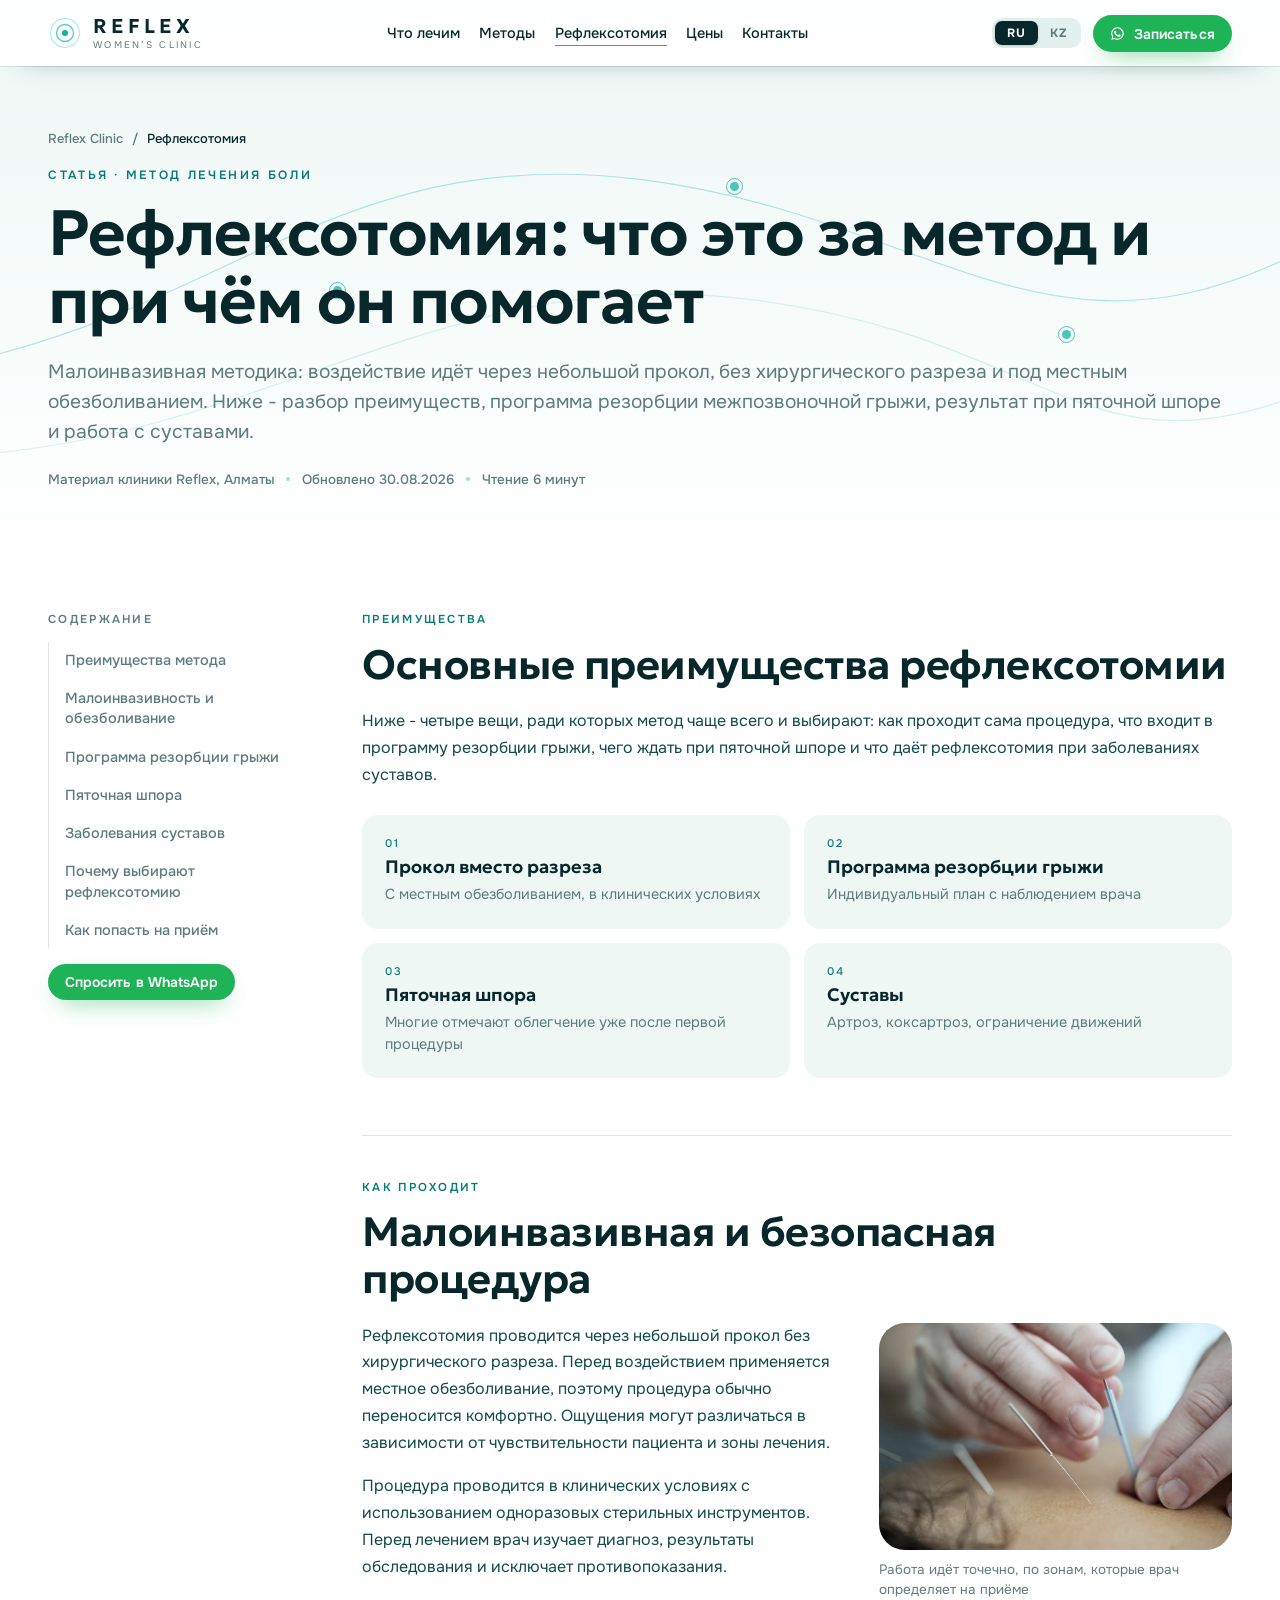
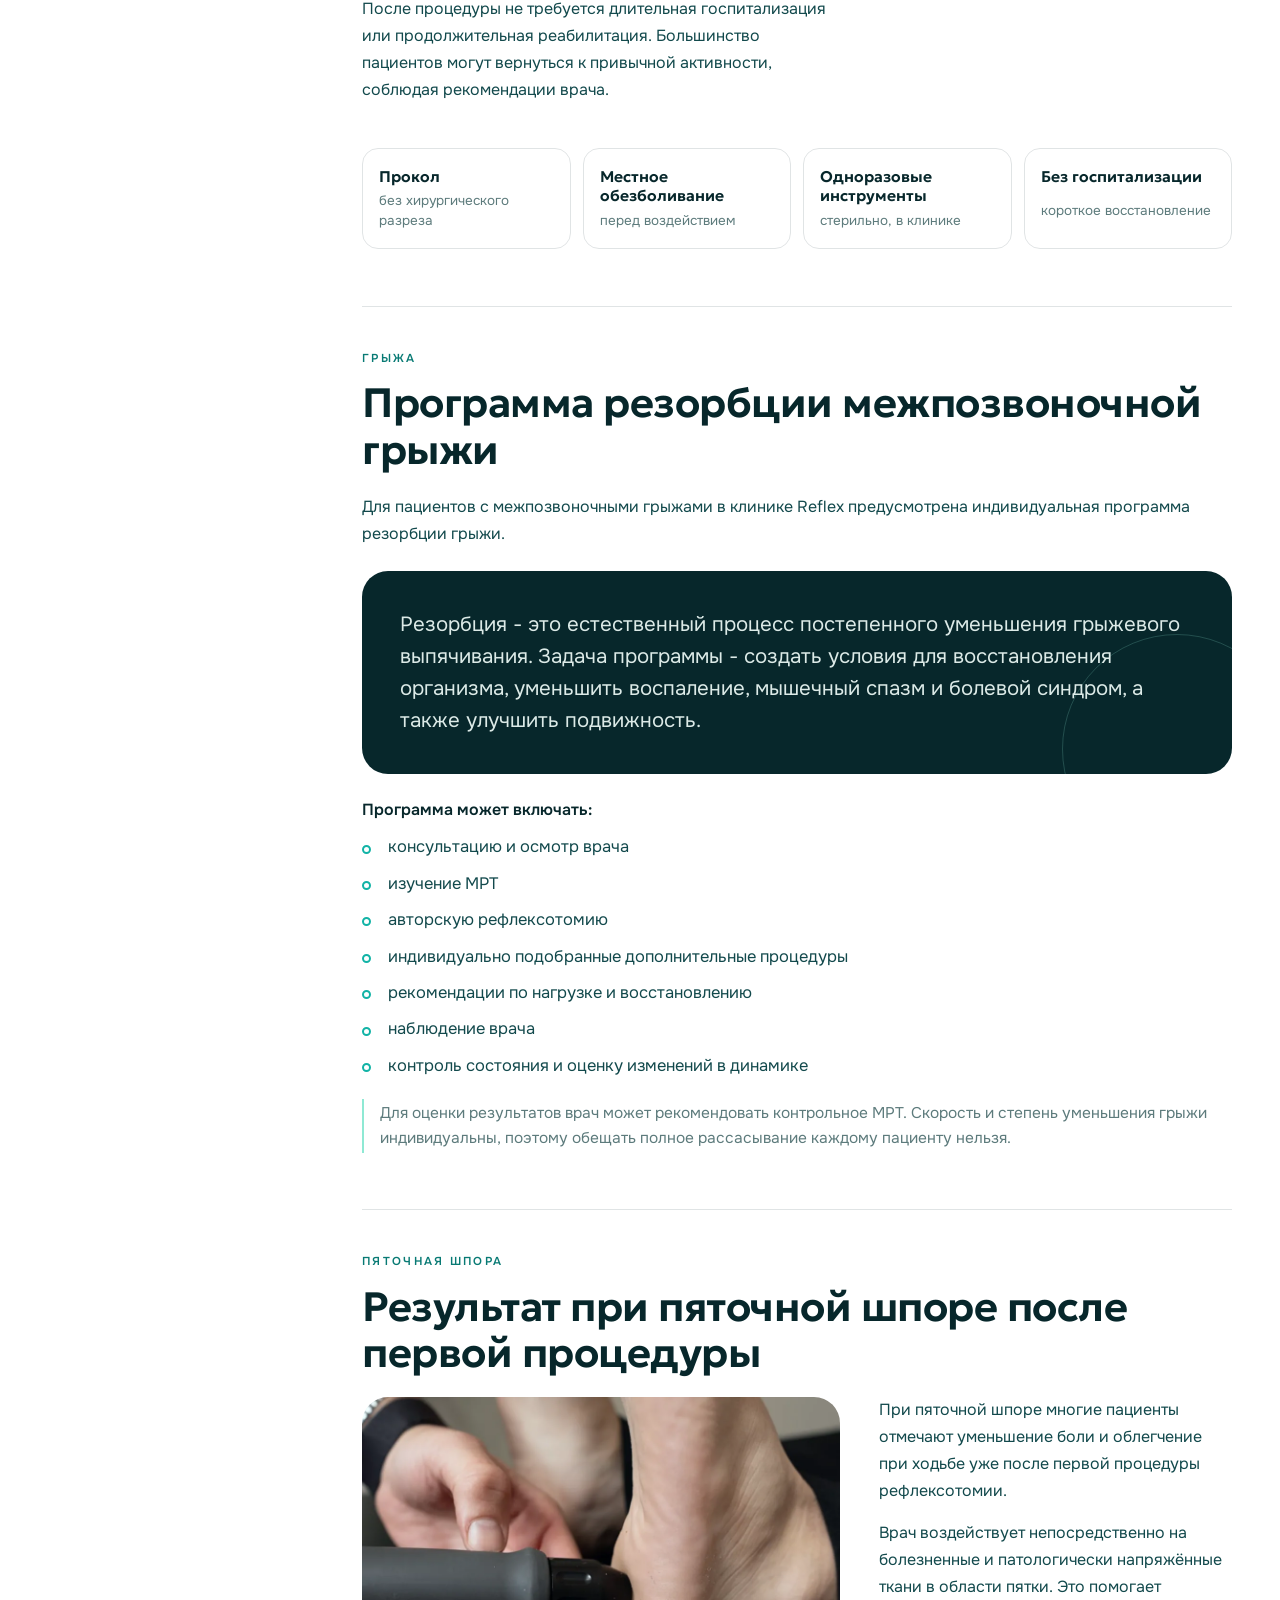
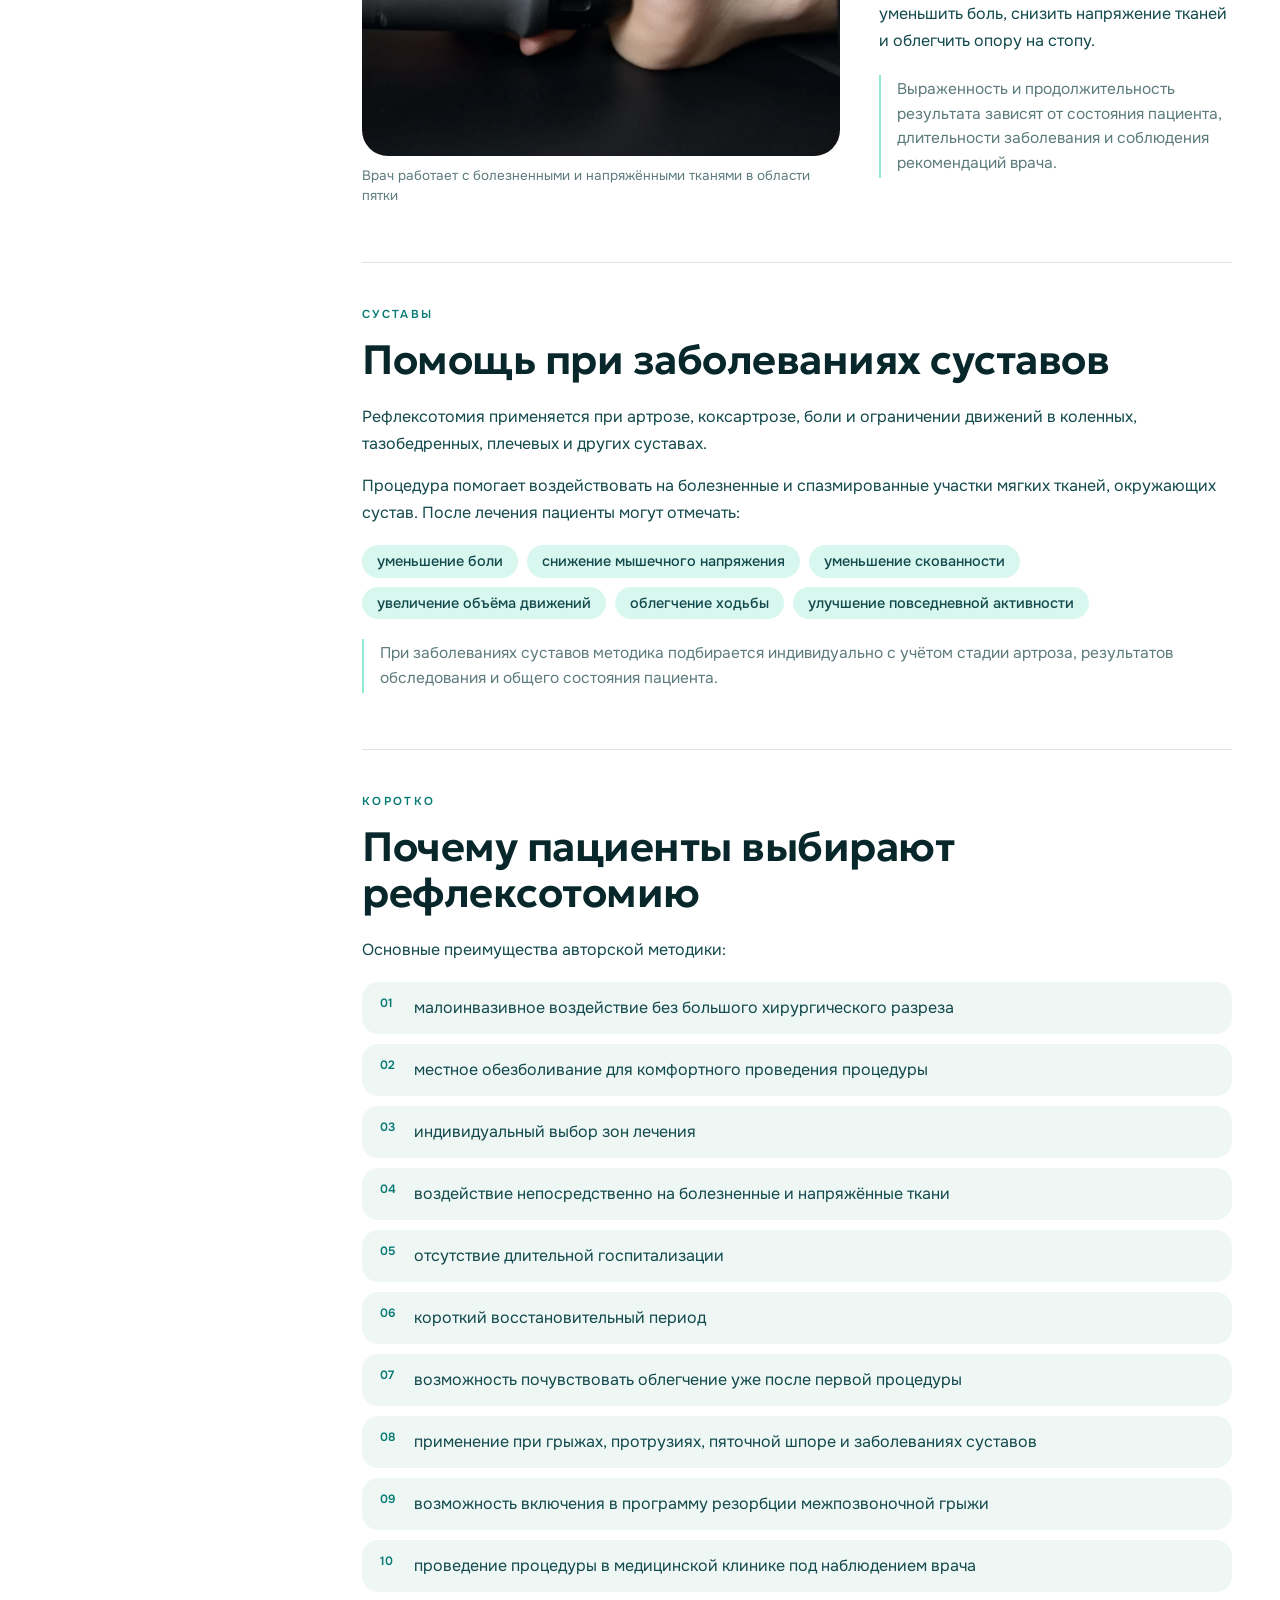
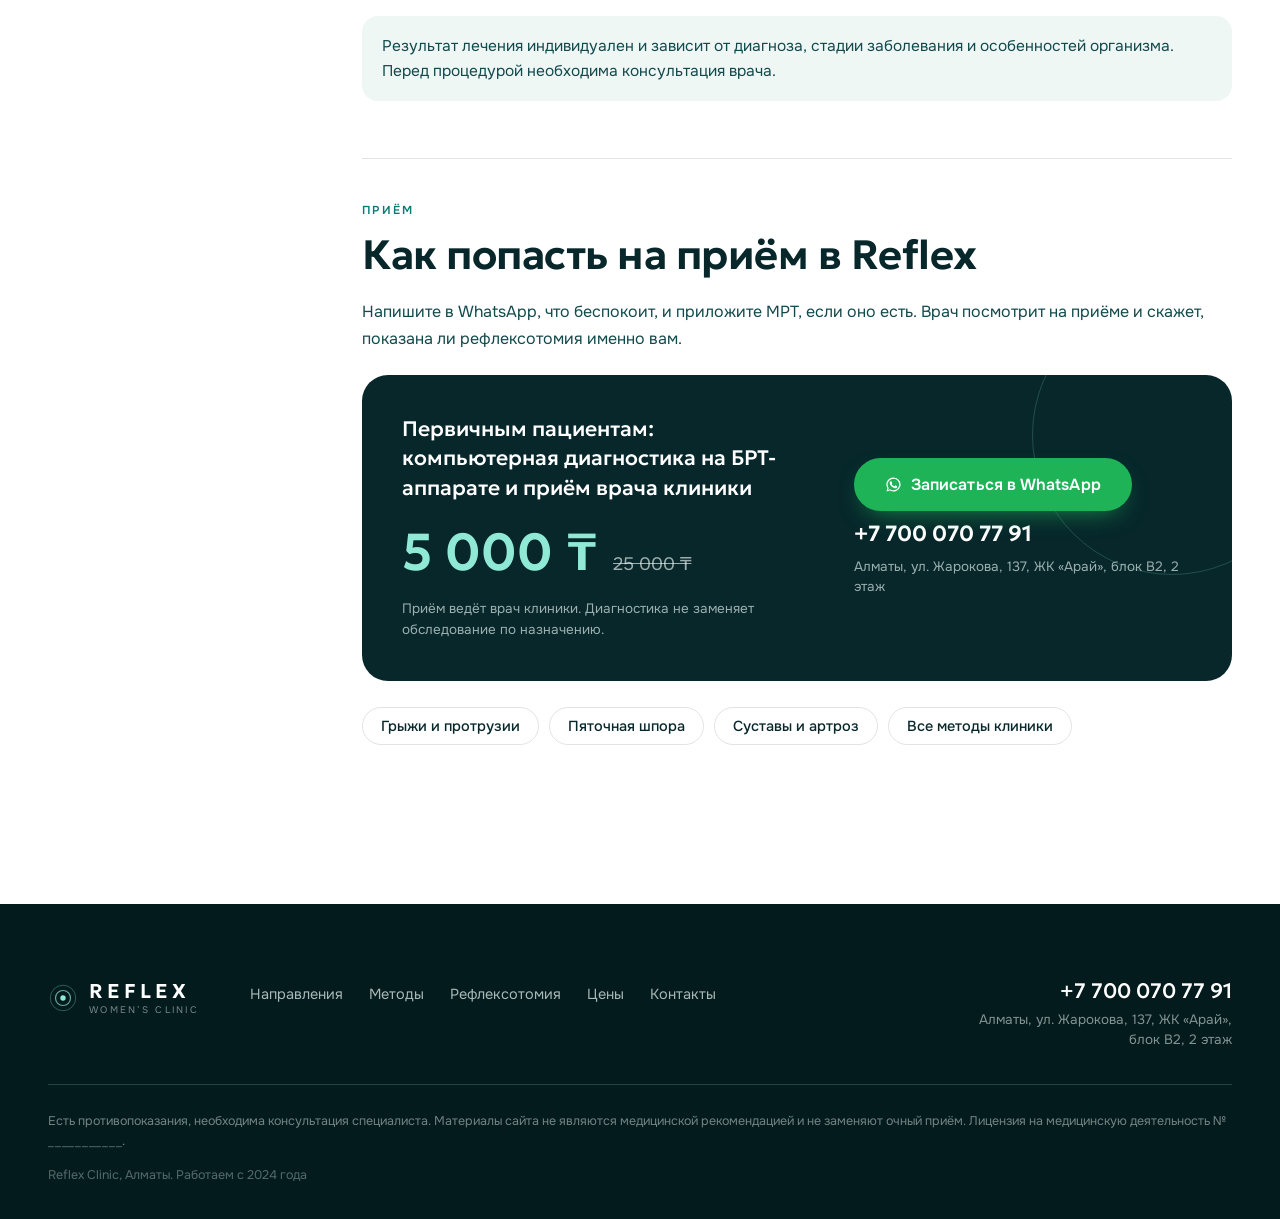
==== commit b310b927: "Откат карточек направлений, чистка блока фильма, выравнивание симметрии - карточки направлений верну" ====
--- a/reflexotomiya.html
+++ b/reflexotomiya.html
@@ -33,8 +33,8 @@
 <link rel="preconnect" href="https://fonts.gstatic.com" crossorigin>
 
 <link href="https://fonts.googleapis.com/css2?family=Geologica:wght@300;400;500;600;700&family=Onest:wght@300;400;500;600;700&display=swap" rel="stylesheet">
-<link rel="stylesheet" href="styles.css?v=20260902-2">
-<link rel="stylesheet" href="article.css?v=20260902-2">
+<link rel="stylesheet" href="styles.css?v=20260902-3">
+<link rel="stylesheet" href="article.css?v=20260902-3">
 <script type="application/ld+json">
 {
   "@context": "https://schema.org",
@@ -185,7 +185,7 @@
 
       <!-- ---------- преимущества ---------- -->
       <section class="art-sec" id="preimushchestva">
-        <p class="art-eye"><span class="art-num">01</span><span data-i="s1_eye">Преимущества</span></p>
+        <p class="art-eye"><span data-i="s1_eye">Преимущества</span></p>
         <h2 class="art-h2" data-i="s1_h2">Основные преимущества рефлексотомии</h2>
         <p class="art-p" data-i="s1_p">Ниже - четыре вещи, ради которых метод чаще всего и выбирают: как проходит сама процедура, что входит в программу резорбции грыжи, чего ждать при пяточной шпоре и что даёт рефлексотомия при заболеваниях суставов.</p>
 
@@ -215,7 +215,7 @@
 
       <!-- ---------- малоинвазивность ---------- -->
       <section class="art-sec" id="maloinvazivnost">
-        <p class="art-eye"><span class="art-num">02</span><span data-i="s2_eye">Как проходит</span></p>
+        <p class="art-eye"><span data-i="s2_eye">Как проходит</span></p>
         <h2 class="art-h2" data-i="s2_h2">Малоинвазивная и безопасная процедура</h2>
 
         <div class="art-split">
@@ -240,7 +240,7 @@
 
       <!-- ---------- резорбция ---------- -->
       <section class="art-sec" id="rezorbciya">
-        <p class="art-eye"><span class="art-num">03</span><span data-i="s3_eye">Грыжа</span></p>
+        <p class="art-eye"><span data-i="s3_eye">Грыжа</span></p>
         <h2 class="art-h2" data-i="s3_h2">Программа резорбции межпозвоночной грыжи</h2>
 
         <p class="art-p" data-i="s3_p1">Для пациентов с межпозвоночными грыжами в клинике Reflex предусмотрена индивидуальная программа резорбции грыжи.</p>
@@ -265,7 +265,7 @@
 
       <!-- ---------- шпора ---------- -->
       <section class="art-sec" id="shpora">
-        <p class="art-eye"><span class="art-num">04</span><span data-i="s4_eye">Пяточная шпора</span></p>
+        <p class="art-eye"><span data-i="s4_eye">Пяточная шпора</span></p>
         <h2 class="art-h2" data-i="s4_h2">Результат при пяточной шпоре после первой процедуры</h2>
 
         <div class="art-split art-split-rev">
@@ -283,7 +283,7 @@
 
       <!-- ---------- суставы ---------- -->
       <section class="art-sec" id="sustavy">
-        <p class="art-eye"><span class="art-num">05</span><span data-i="s5_eye">Суставы</span></p>
+        <p class="art-eye"><span data-i="s5_eye">Суставы</span></p>
         <h2 class="art-h2" data-i="s5_h2">Помощь при заболеваниях суставов</h2>
 
         <p class="art-p" data-i="s5_p1">Рефлексотомия применяется при артрозе, коксартрозе, боли и ограничении движений в коленных, тазобедренных, плечевых и других суставах.</p>
@@ -303,7 +303,7 @@
 
       <!-- ---------- почему выбирают ---------- -->
       <section class="art-sec" id="pochemu">
-        <p class="art-eye"><span class="art-num">06</span><span data-i="s6_eye">Коротко</span></p>
+        <p class="art-eye"><span data-i="s6_eye">Коротко</span></p>
         <h2 class="art-h2" data-i="s6_h2">Почему пациенты выбирают рефлексотомию</h2>
         <p class="art-p" data-i="s6_p">Основные преимущества авторской методики:</p>
 
@@ -325,7 +325,7 @@
 
       <!-- ---------- запись ---------- -->
       <section class="art-sec art-cta" id="zapis">
-        <p class="art-eye"><span class="art-num">07</span><span data-i="s7_eye">Приём</span></p>
+        <p class="art-eye"><span data-i="s7_eye">Приём</span></p>
         <h2 class="art-h2" data-i="s7_h2">Как попасть на приём в Reflex</h2>
         <p class="art-p" data-i="s7_p">Напишите в WhatsApp, что беспокоит, и приложите МРТ, если оно есть. Врач посмотрит на приёме и скажет, показана ли рефлексотомия именно вам.</p>
 
@@ -386,6 +386,6 @@
   </div>
 </footer>
 
-<script src="article.js?v=20260902-2"></script>
+<script src="article.js?v=20260902-3"></script>
 </body>
 </html>
--- a/styles.css
+++ b/styles.css
@@ -274,15 +274,8 @@
 }
 .dir-media{position:absolute;inset:0;display:block}
 .dir-media img{width:100%;height:100%;object-fit:cover;transition:transform 1.1s var(--ease),filter .6s}
-.dir-loop{
-  position:absolute;inset:0;width:100%;height:100%;object-fit:cover;object-position:center 44%;
-  opacity:0;transition:opacity .9s var(--ease),transform 1.1s var(--ease);
-}
-.dir-media.is-live .dir-loop{opacity:1}
-.dir:hover .dir-loop{transform:scale(1.05)}
-/* в узком вьюпорте кадр режется по бокам - держим врача в кадре */
-#metabolizm-link .dir-media img,#metabolizm-link .dir-loop{object-position:34% 50%}
-.dir::after{
+.dir-media.is-live .dir:hover /* в узком вьюпорте кадр режется по бокам - держим врача в кадре */
+#metabolizm-link .dir-media img,#metabolizm-link .dir::after{
   content:"";position:absolute;inset:0;z-index:1;
   background:linear-gradient(0deg,rgba(4,26,29,.94) 6%,rgba(4,26,29,.55) 44%,rgba(4,26,29,.16) 100%);
   transition:opacity .5s;
@@ -344,11 +337,11 @@
 .met{border-radius:var(--r-lg);overflow:hidden;background:var(--ink-2);display:flex;flex-direction:column}
 .met-media{position:relative;aspect-ratio:5/4;overflow:hidden}
 .met-media img{width:100%;height:100%;object-fit:cover;filter:saturate(.9)}
-.met-body{padding:clamp(22px,2.2vw,32px);display:grid;gap:11px;align-content:start;flex:1}
+.met-body{padding:clamp(22px,2.2vw,32px);display:flex;flex-direction:column;gap:11px;flex:1}
 .met-h{font:500 clamp(20px,1.8vw,27px)/1.15 var(--f-disp);letter-spacing:-.02em}
 .met-p{font:400 15px/1.55 var(--f-text);color:var(--muted-d)}
 .met-note{
-  margin-top:6px;font:400 12.5px/1.4 var(--f-text);color:var(--mint);
+  margin-top:auto;padding-top:6px;font:400 12.5px/1.4 var(--f-text);color:var(--mint);
   display:flex;align-items:center;gap:8px;
 }
 .met-note::before{content:"";width:6px;height:6px;border-radius:50%;background:var(--turq);flex:0 0 auto}
@@ -406,7 +399,7 @@
 }
 .artcard-media img{
   position:absolute;inset:0;width:100%;height:100%;object-fit:cover;object-position:center 14%;
-  mix-blend-mode:multiply;filter:contrast(1.14) saturate(0);opacity:.9;
+  mix-blend-mode:multiply;filter:contrast(1.14) saturate(0);opacity:.9;transform:scale(1.34);
   transition:transform 1.2s var(--ease);
 }
 .artcard:hover .artcard-media img{transform:scale(1.04)}
@@ -424,7 +417,7 @@
 /* ============================================================
    МЕТАБОЛИЗМ
    ============================================================ */
-.metab-grid{display:grid;grid-template-columns:1fr 1fr;gap:clamp(20px,3vw,54px);align-items:start}
+.metab-grid{display:grid;grid-template-columns:1fr 1fr;gap:clamp(20px,3vw,54px);align-items:stretch}
 .metab-left{display:grid;gap:clamp(14px,1.6vw,20px)}
 .mbox{background:var(--mist);border-radius:var(--r-lg);padding:clamp(22px,2.4vw,34px);display:grid;gap:12px}
 .mbox-h{font:500 clamp(20px,1.9vw,28px)/1.15 var(--f-disp);letter-spacing:-.02em}
@@ -439,7 +432,7 @@
 .metab-photo{margin:0;border-radius:var(--r-lg);overflow:hidden}
 .metab-photo img{width:100%;height:clamp(200px,26vw,300px);object-fit:cover}
 
-.metab-right{position:sticky;top:110px}
+.metab-right{display:flex;flex-direction:column;justify-content:space-between;align-items:flex-start}
 .mlist{display:grid;gap:2px;margin-bottom:26px}
 .mrow{display:grid;grid-template-columns:auto 1fr;gap:18px;padding:20px 0;border-top:1px solid var(--line);transition:padding-left .45s var(--ease)}
 .mrow:last-child{border-bottom:1px solid var(--line)}
@@ -472,7 +465,7 @@
 .route-steps b{font:500 clamp(20px,2vw,29px)/1.1 var(--f-disp);letter-spacing:-.02em;color:#fff}
 .route-steps span{font:400 14px/1.45 var(--f-text);color:var(--muted-d);max-width:230px}
 
-.doc{display:grid;grid-template-columns:1.15fr .95fr .7fr;gap:clamp(14px,1.8vw,26px);align-items:stretch}
+.doc{display:grid;grid-template-columns:1.1fr 1fr 1fr;gap:clamp(14px,1.8vw,26px);align-items:stretch}
 .doc-card{
   background:linear-gradient(150deg,var(--ink-2),var(--ink-3));border:1px solid var(--line-d);
   border-radius:var(--r-lg);padding:clamp(26px,3vw,44px);display:grid;align-content:start;gap:14px;position:relative;overflow:hidden;
@@ -486,7 +479,7 @@
   border:1px solid var(--mint);color:var(--mint);
   font:500 17px/1 var(--f-disp);letter-spacing:.08em;margin-bottom:6px;
 }
-.doc-name{font:500 clamp(24px,2.4vw,34px)/1.1 var(--f-disp);letter-spacing:-.025em;color:#fff}
+.doc-name{font:500 clamp(22px,2vw,29px)/1.1 var(--f-disp);letter-spacing:-.025em;color:#fff}
 .doc-role{font:400 15px/1.5 var(--f-text);color:var(--muted-d)}
 .doc-facts{display:grid;gap:0;margin-top:12px}
 .doc-facts li{display:flex;align-items:baseline;gap:12px;padding:13px 0;border-top:1px solid var(--line-d)}
@@ -517,7 +510,7 @@
 /* ============================================================
    ЦЕНЫ
    ============================================================ */
-.price-grid{display:grid;grid-template-columns:1.05fr .95fr;gap:clamp(16px,2vw,28px);align-items:stretch}
+.price-grid{display:grid;grid-template-columns:1fr 1fr;gap:clamp(16px,2vw,28px);align-items:stretch}
 .price-card{
   position:relative;overflow:hidden;border-radius:var(--r-lg);padding:clamp(28px,3.4vw,52px);
   background:linear-gradient(150deg,var(--ink) 10%,var(--ink-3) 100%);color:#EAF6F3;
@@ -613,7 +606,7 @@
 .foot-contacts{display:grid;gap:8px;justify-items:end;text-align:right}
 .foot-tel{font:500 21px/1 var(--f-disp);color:#fff;transition:color .3s}
 .foot-tel:hover{color:var(--mint)}
-.foot-addr{font:400 13.5px/1.5 var(--f-text);color:rgba(234,246,243,.55);max-width:320px}
+.foot-addr{font:400 13.5px/1.5 var(--f-text);color:rgba(234,246,243,.55);max-width:268px}
 .foot-bottom{padding-top:26px;display:grid;gap:14px}
 .disclaimer{font:400 12.5px/1.6 var(--f-text);color:rgba(234,246,243,.48)}
 .lic-slot{color:rgba(234,246,243,.36);letter-spacing:.06em}
@@ -648,7 +641,6 @@
 }
 @media (max-width:1100px){
   .steps{grid-template-columns:repeat(2,1fr)}
-  .metab-right{position:static}
 }
 @media (max-width:980px){
   .artcard{grid-template-columns:1.05fr .95fr}
@@ -721,7 +713,6 @@
   .ticker-row{animation:none}
 }
 
-
 /* линия-импульс: прогресс чтения страницы */
 .progress{
   position:fixed;left:0;top:0;height:2px;width:100%;z-index:95;transform-origin:0 50%;
@@ -741,7 +732,7 @@
 
 /* ссылка на страницу-статью из карточки метода */
 .met-link{
-  display:inline-flex;align-items:center;gap:8px;margin-top:14px;
+  display:inline-flex;align-self:flex-start;align-items:center;gap:8px;margin-top:14px;
   font:600 14px/1 var(--f-text);color:var(--mint);
   transition:gap .3s var(--ease),color .3s;
 }
@@ -827,9 +818,6 @@
   font:400 13px/1 var(--f-text);color:var(--mint);
   background:rgba(143,233,212,.08);border:1px solid var(--line-d);border-radius:999px;padding:10px 14px;
 }
-.film-still{margin:0;width:min(300px,60%);border-radius:18px;overflow:hidden;position:relative}
-.film-still img{width:100%;height:100%;object-fit:cover;filter:saturate(.86) brightness(.94)}
-.film-still::after{content:"";position:absolute;inset:0;background:linear-gradient(160deg,rgba(18,179,166,.18),rgba(4,26,29,.34))}
 .film-stage{position:relative;display:grid;place-items:center}
 .film-stage::before{
   content:"";position:absolute;width:88%;aspect-ratio:1;border-radius:50%;z-index:0;pointer-events:none;
@@ -895,8 +883,7 @@
 }
 @media (max-width:980px){
   .film-in{grid-template-columns:1fr}
-  .film-still{display:none}
-  .film-stage{order:-1}
+    .film-stage{order:-1}
 }
 @media (max-width:640px){
   .reel{flex:0 0 min(72vw,250px)}
@@ -905,6 +892,6 @@
   .vmodal-box{align-content:center}
 }
 @media (prefers-reduced-motion:reduce){
-  .reel-loop,.film-card .reel-loop,.dir-loop,.hero-vid{display:none}
+  .reel-loop,.film-card .reel-loop,.hero-vid{display:none}
   .reels{scroll-behavior:auto}
 }
--- a/article.css
+++ b/article.css
@@ -65,10 +65,6 @@
 .art-sec + .art-sec{padding-top:clamp(30px,3.6vw,48px);border-top:1px solid var(--line)}
 
 .art-eye{display:flex;align-items:center;gap:12px;font:600 11.5px/1 var(--f-text);letter-spacing:.2em;text-transform:uppercase;color:var(--turq-3);margin-bottom:16px}
-.art-num{
-  display:grid;place-items:center;width:30px;height:30px;border-radius:50%;
-  border:1px solid var(--line);font:500 11px/1 var(--f-text);letter-spacing:.04em;color:var(--muted);
-}
 .art-h2{font:600 clamp(25px,3.2vw,42px)/1.14 var(--f-disp);letter-spacing:-.012em;color:var(--ink);margin-bottom:20px}
 .art-p{font:400 clamp(16px,1.25vw,18px)/1.68 var(--f-text);color:var(--ink-3);margin-bottom:16px}
 .art-sub{font:600 16px/1.5 var(--f-text);color:var(--ink);margin:24px 0 12px}
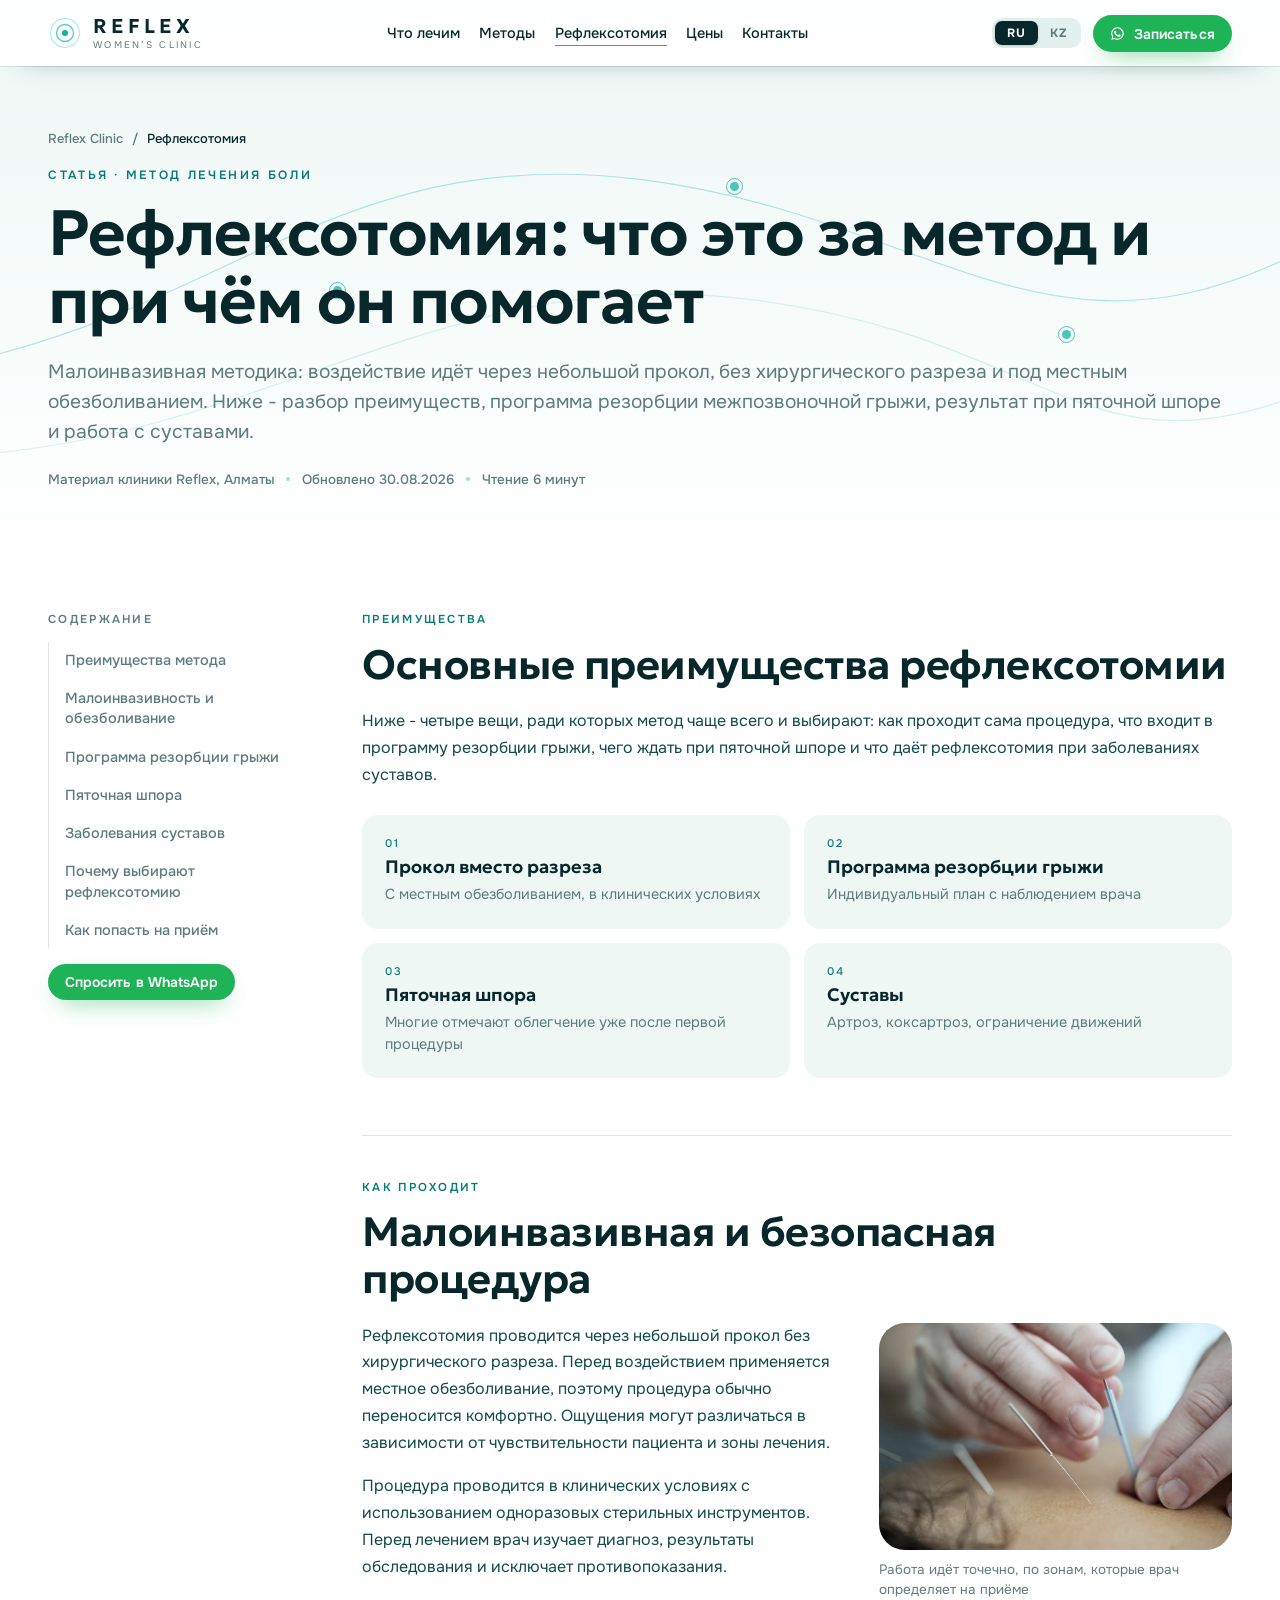
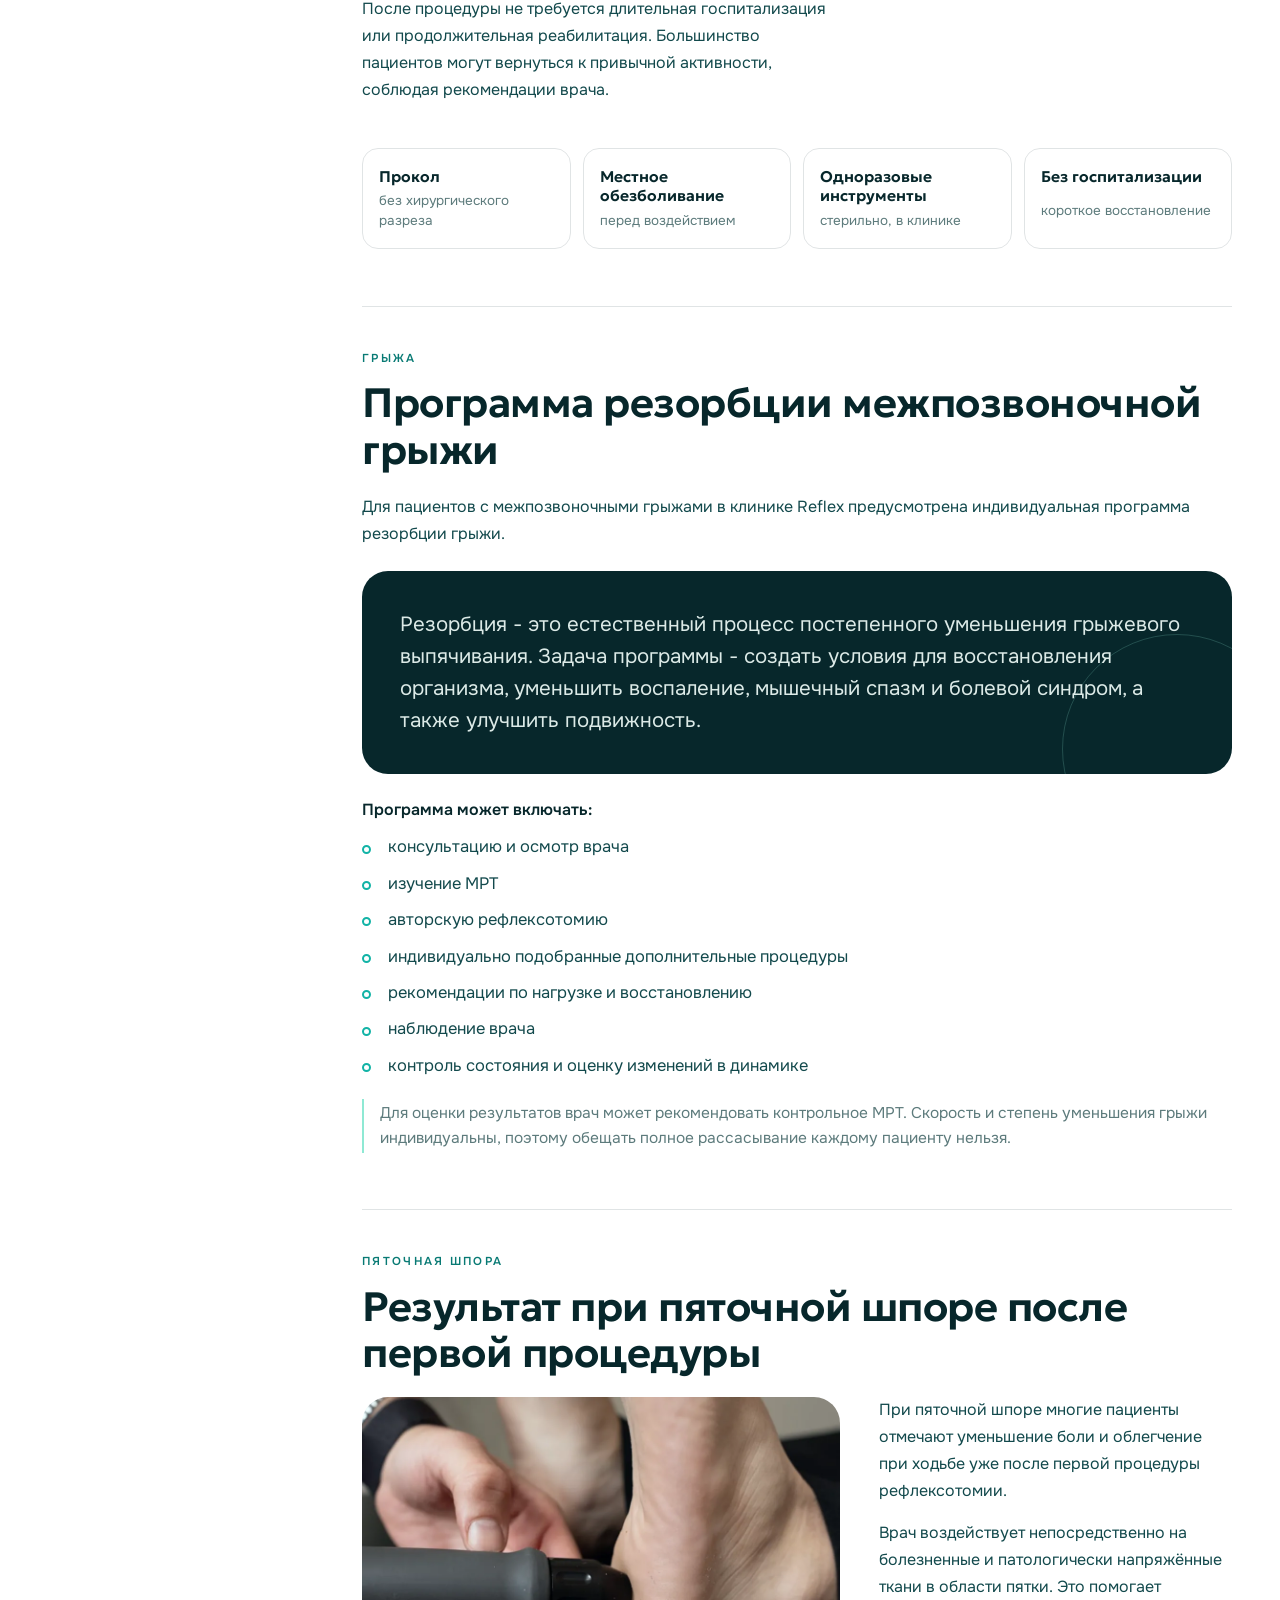
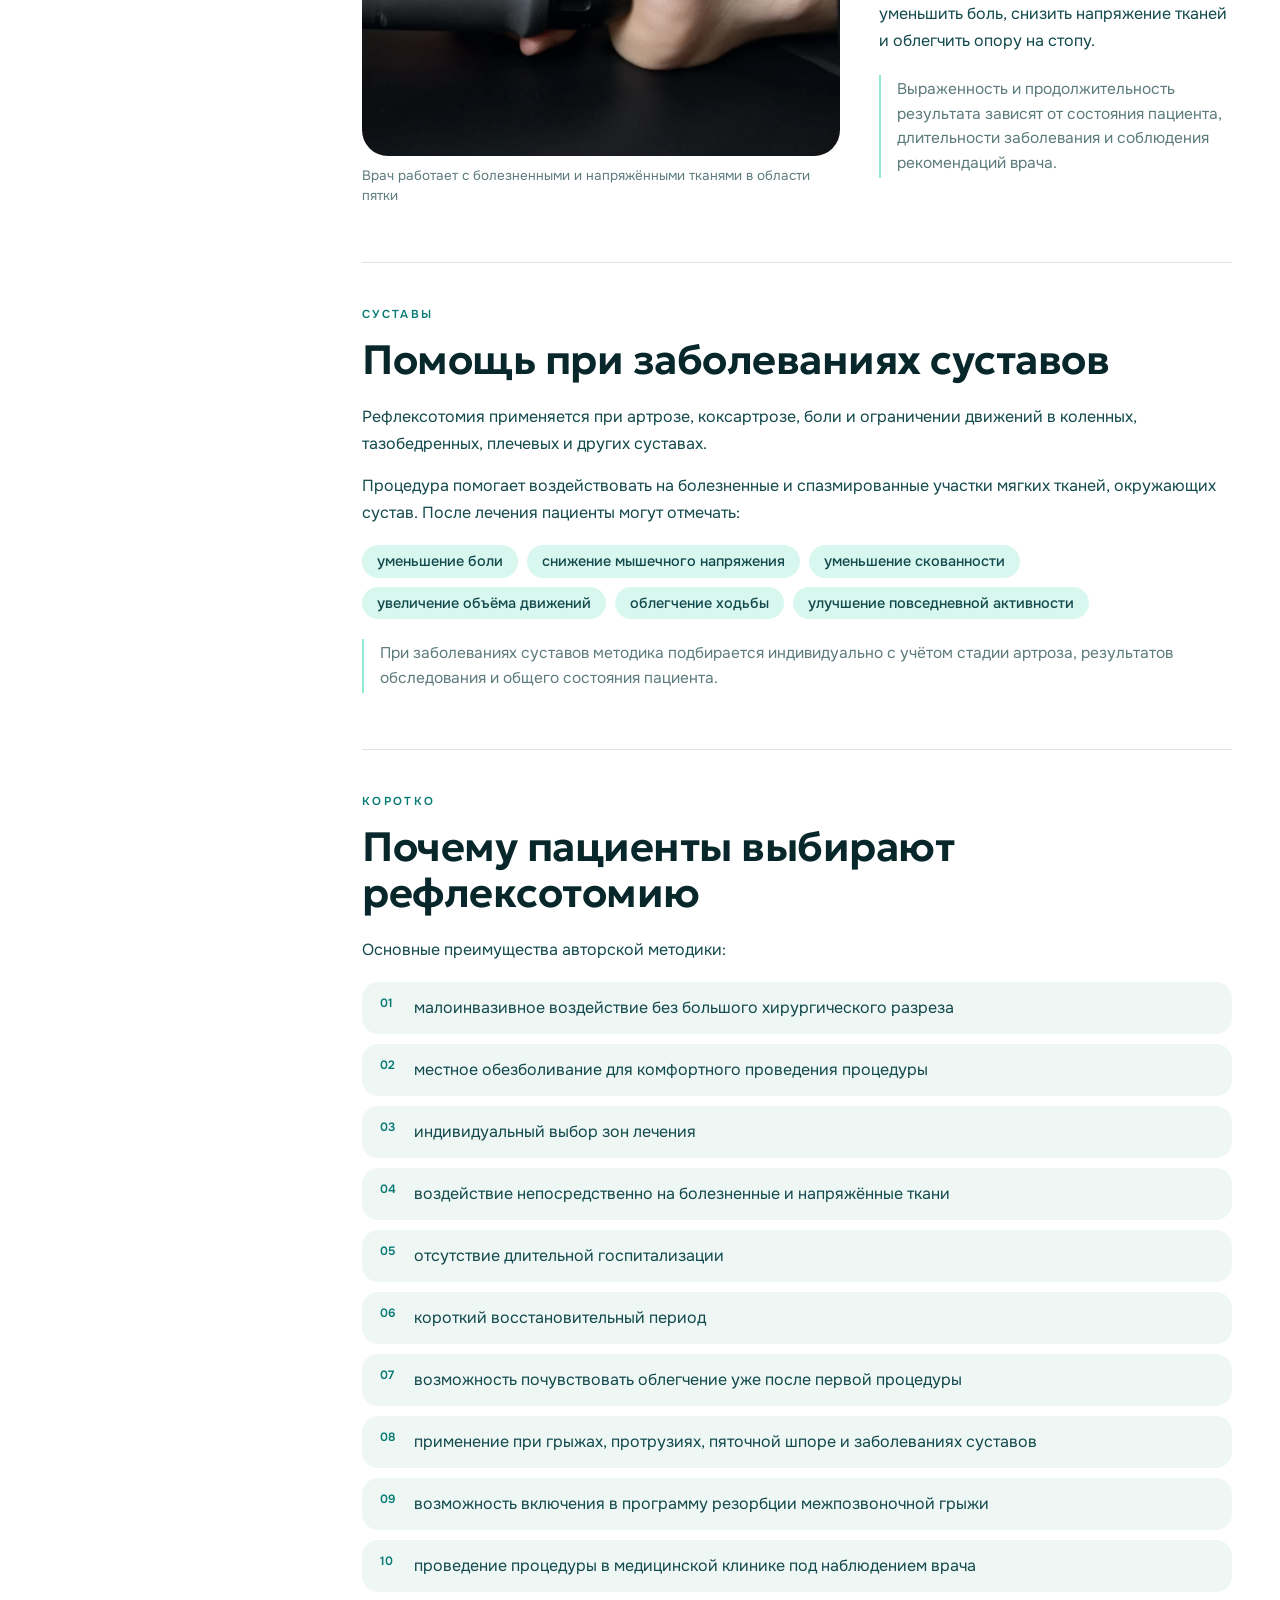
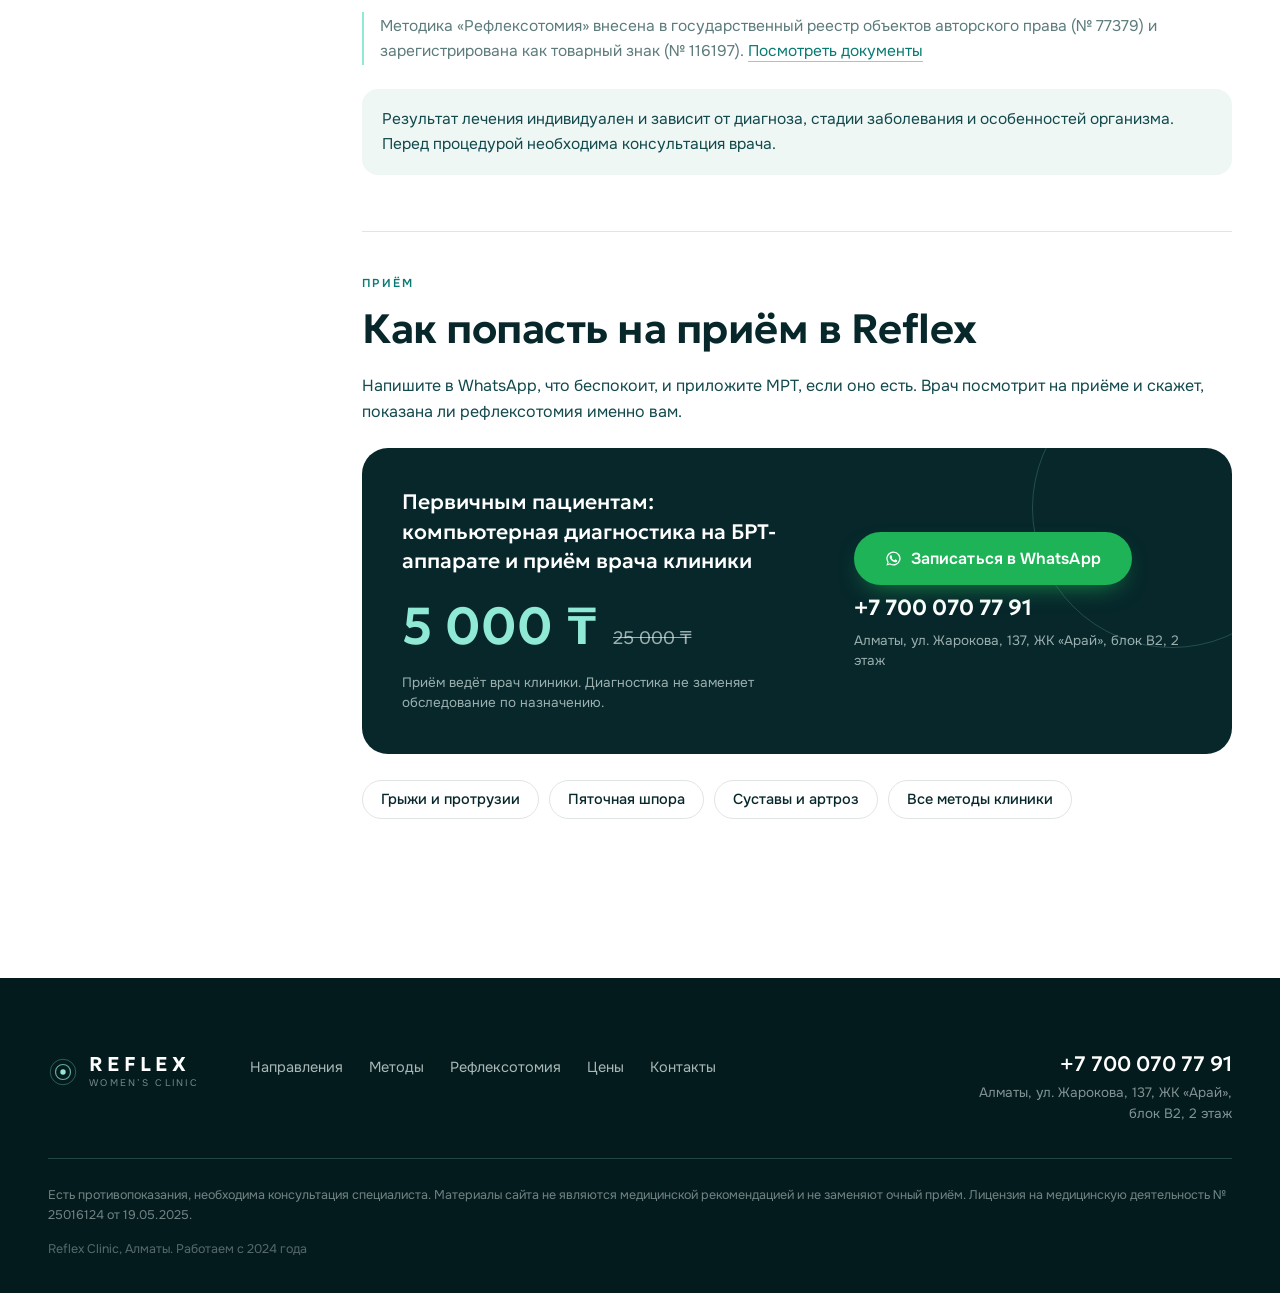
==== commit 5e6cc2cb: "Секция «Документы»: лицензия, авторские права, товарные знаки - новая секция #dokumenty между отзыва" ====
--- a/reflexotomiya.html
+++ b/reflexotomiya.html
@@ -33,8 +33,8 @@
 <link rel="preconnect" href="https://fonts.gstatic.com" crossorigin>
 
 <link href="https://fonts.googleapis.com/css2?family=Geologica:wght@300;400;500;600;700&family=Onest:wght@300;400;500;600;700&display=swap" rel="stylesheet">
-<link rel="stylesheet" href="styles.css?v=20260902-3">
-<link rel="stylesheet" href="article.css?v=20260902-3">
+<link rel="stylesheet" href="styles.css?v=20260904-1">
+<link rel="stylesheet" href="article.css?v=20260904-1">
 <script type="application/ld+json">
 {
   "@context": "https://schema.org",
@@ -320,6 +320,8 @@
           <li data-i="w10">проведение процедуры в медицинской клинике под наблюдением врача</li>
         </ol>
 
+        <p class="art-note" data-i="s6_doc">Методика «Рефлексотомия» внесена в государственный реестр объектов авторского права (№ 77379) и зарегистрирована как товарный знак (№ 116197). <a class="art-doclink" href="index.html#dokumenty">Посмотреть документы</a></p>
+
         <p class="art-warn" data-i="s6_warn">Результат лечения индивидуален и зависит от диагноза, стадии заболевания и особенностей организма. Перед процедурой необходима консультация врача.</p>
       </section>
 
@@ -380,12 +382,12 @@
       </div>
     </div>
     <div class="foot-bottom">
-      <p class="disclaimer" data-i="foot_disc">Есть противопоказания, необходима консультация специалиста. Материалы сайта не являются медицинской рекомендацией и не заменяют очный приём. Лицензия на медицинскую деятельность № <span class="lic-slot">___________</span>.</p>
+      <p class="disclaimer" data-i="foot_disc">Есть противопоказания, необходима консультация специалиста. Материалы сайта не являются медицинской рекомендацией и не заменяют очный приём. Лицензия на медицинскую деятельность № 25016124 от 19.05.2025.</p>
       <p class="copy"><span data-i="foot_copy">Reflex Clinic, Алматы. Работаем с 2024 года</span></p>
     </div>
   </div>
 </footer>
 
-<script src="article.js?v=20260902-3"></script>
+<script src="article.js?v=20260904-1"></script>
 </body>
 </html>
--- a/styles.css
+++ b/styles.css
@@ -554,6 +554,135 @@
 .vid-cap{position:absolute;left:0;right:0;bottom:0;padding:36px 20px 18px;display:flex;align-items:center;gap:10px;background:linear-gradient(0deg,rgba(4,26,29,.9),transparent)}
 .vid-cap b{font:500 15px/1.2 var(--f-disp);color:#fff}
 .vid-cap i{font:500 11px/1 var(--f-text);font-style:normal;letter-spacing:.14em;text-transform:uppercase;color:var(--ink);background:var(--mint);border-radius:999px;padding:5px 9px}
+
+/* ============================================================
+   ДОКУМЕНТЫ: лицензия, авторские права, товарные знаки
+   ============================================================ */
+.docs-sec{background:var(--mist)}
+.docs-sec::before{
+  content:"";position:absolute;inset:0;pointer-events:none;
+  background:radial-gradient(680px 420px at 88% 8%,rgba(143,233,212,.30),transparent 70%);
+}
+.docs-sec>.wrap{position:relative}
+.docs{display:grid;grid-template-columns:repeat(4,1fr);gap:clamp(12px,1.4vw,20px)}
+.doc-it{
+  grid-column:span 1;display:grid;gap:0;text-align:left;cursor:pointer;
+  background:var(--paper);border:1px solid var(--line);border-radius:var(--r-lg);
+  padding:0;overflow:hidden;color:inherit;
+  transition:transform .5s var(--ease),border-color .35s,box-shadow .5s var(--ease);
+}
+.doc-it:hover{transform:translateY(-5px);border-color:var(--turq);box-shadow:0 28px 52px -34px rgba(7,39,43,.55)}
+.doc-it:focus-visible{outline:2px solid var(--turq);outline-offset:3px}
+.doc-shot{
+  position:relative;display:block;overflow:hidden;background:var(--mist-2);
+  aspect-ratio:1/1;border-bottom:1px solid var(--line);
+}
+.doc-shot img{width:100%;height:100%;object-fit:cover;object-position:top center;transition:transform 1s var(--ease)}
+.doc-it:hover .doc-shot img{transform:scale(1.04)}
+.doc-shot::after{
+  content:"";position:absolute;inset:0;pointer-events:none;
+  background:linear-gradient(180deg,rgba(255,255,255,0) 58%,rgba(255,255,255,.86) 100%);
+}
+.doc-zoom{
+  position:absolute;right:12px;top:12px;z-index:2;width:38px;height:38px;border-radius:50%;
+  display:grid;place-items:center;background:rgba(255,255,255,.86);border:1px solid var(--line);
+  color:var(--turq-3);opacity:0;transform:scale(.9);
+  transition:opacity .35s,transform .45s var(--ease);
+}
+.doc-zoom svg{width:18px;height:18px}
+.doc-it:hover .doc-zoom,.doc-it:focus-visible .doc-zoom{opacity:1;transform:none}
+.doc-txt{display:grid;align-content:start;gap:7px;padding:clamp(14px,1.5vw,20px)}
+.doc-kind{
+  font:500 10.5px/1 var(--f-text);font-style:normal;letter-spacing:.2em;text-transform:uppercase;
+  color:var(--turq-3);
+}
+.dc-t{font:500 clamp(16px,1.5vw,21px)/1.22 var(--f-disp);letter-spacing:-.024em;color:var(--ink)}
+.doc-meta{font:400 13px/1.45 var(--f-text);color:var(--muted)}
+.doc-tags{display:flex;flex-wrap:wrap;gap:7px;margin-top:5px}
+.doc-tags i{
+  font:500 12.5px/1 var(--f-text);font-style:normal;color:var(--ink-3);
+  background:var(--mint-2);border-radius:999px;padding:8px 12px;
+}
+.doc-open{
+  display:inline-flex;align-items:center;gap:9px;margin-top:12px;
+  font:600 14px/1 var(--f-text);color:var(--turq-3);
+}
+.doc-open::after{
+  content:"";width:16px;height:16px;flex:none;
+  background:currentColor;
+  -webkit-mask:no-repeat center/16px url("data:image/svg+xml;charset=utf-8,%3Csvg xmlns='http://www.w3.org/2000/svg' viewBox='0 0 24 24' fill='none' stroke='%23000' stroke-width='1.8'%3E%3Cpath d='M5 12h13M12 5.5 18.5 12 12 18.5'/%3E%3C/svg%3E");
+  mask:no-repeat center/16px url("data:image/svg+xml;charset=utf-8,%3Csvg xmlns='http://www.w3.org/2000/svg' viewBox='0 0 24 24' fill='none' stroke='%23000' stroke-width='1.8'%3E%3Cpath d='M5 12h13M12 5.5 18.5 12 12 18.5'/%3E%3C/svg%3E");
+  transition:transform .4s var(--ease);
+}
+.doc-it:hover .doc-open::after{transform:translateX(4px)}
+/* широкая карточка лицензии: скан слева, текст справа */
+.doc-it-wide{grid-column:span 4;grid-template-columns:minmax(0,340px) minmax(0,1fr);align-items:stretch}
+.doc-it-wide .doc-shot{aspect-ratio:auto;height:100%;min-height:270px;border-bottom:0;border-right:1px solid var(--line)}
+.doc-it-wide .doc-shot::after{background:linear-gradient(90deg,rgba(255,255,255,0) 62%,rgba(255,255,255,.55) 100%)}
+.doc-it-wide .doc-txt{align-content:center;gap:9px;padding:clamp(20px,2.6vw,42px)}
+.doc-it-wide .dc-t{font-size:clamp(22px,2.4vw,34px)}
+.doc-it-wide .doc-meta{font-size:14.5px}
+.docs-note{
+  margin-top:clamp(20px,2.4vw,30px);font:400 14px/1.6 var(--f-text);color:var(--muted);
+  border-left:2px solid var(--turq);padding-left:16px;max-width:none;
+}
+/* бейдж авторского метода на карточке рефлексотомии */
+.met-badge{
+  position:absolute;left:14px;bottom:14px;z-index:2;display:inline-flex;align-items:center;gap:8px;
+  font:600 12.5px/1 var(--f-text);color:var(--ink);background:rgba(255,255,255,.92);
+  border-radius:999px;padding:9px 14px;backdrop-filter:blur(4px);
+  transition:background .3s,transform .4s var(--ease);
+}
+.met-badge svg{width:15px;height:15px;color:var(--turq-3)}
+.met-badge:hover{background:var(--mint);transform:translateY(-2px)}
+
+/* ---------- Лайтбокс документа ---------- */
+.dmodal{display:none;position:fixed;inset:0;z-index:200}
+.dmodal.is-open{display:block}
+.dmodal-box{position:absolute;inset:0;display:grid;place-items:center;padding:clamp(12px,3vw,32px)}
+.dmodal-inner{position:relative;display:grid;gap:14px;justify-items:center;max-width:100%}
+.dmodal-img{
+  height:min(70vh,900px);width:auto;max-width:92vw;object-fit:contain;
+  background:#fff;border-radius:10px;display:block;
+  box-shadow:0 50px 100px -50px rgba(0,0,0,.95);
+  opacity:0;transition:opacity .45s var(--ease);
+}
+.dmodal-img.is-ready{opacity:1}
+.dmodal-cap{display:grid;gap:5px;justify-items:center;text-align:center;max-width:min(560px,92vw)}
+.dmodal-cap b{font:500 17px/1.25 var(--f-disp);letter-spacing:-.02em;color:#fff}
+.dmodal-cap span{font:400 13px/1.4 var(--f-text);color:rgba(234,246,243,.66)}
+.dmodal-inner>.dm-prev,.dmodal-inner>.dm-next{position:absolute;top:calc(50% - 46px)}
+.dmodal-inner>.dm-prev{left:-70px}
+.dmodal-inner>.dm-next{right:-70px}
+.dm-nav-m{display:flex;align-items:center;gap:14px}
+.dm-nav-m .vm-btn{display:none}
+.dmodal .vm-x{position:fixed;top:clamp(12px,2.4vw,28px);right:clamp(12px,2.4vw,28px)}
+.dm-full{
+  font:600 13.5px/1 var(--f-text);color:#EAF6F3;border:1px solid rgba(255,255,255,.34);
+  border-radius:999px;padding:12px 18px;transition:background .3s,border-color .3s;
+}
+.dm-full:hover{background:rgba(143,233,212,.22);border-color:var(--mint)}
+
+@media (max-width:1180px){
+  .dmodal-inner>.dm-prev,.dmodal-inner>.dm-next{display:none!important}
+  .dm-nav-m .vm-btn{display:grid}
+}
+@media (max-width:1080px){
+  .docs{grid-template-columns:repeat(2,1fr)}
+  .doc-it-wide{grid-column:span 2;grid-template-columns:minmax(0,270px) minmax(0,1fr)}
+}
+@media (max-width:760px){
+  .doc-it-wide{grid-template-columns:1fr}
+  .doc-it-wide .doc-shot{aspect-ratio:16/10;min-height:0;border-right:0;border-bottom:1px solid var(--line)}
+  .doc-it-wide .doc-shot::after{background:linear-gradient(180deg,rgba(255,255,255,0) 58%,rgba(255,255,255,.86) 100%)}
+}
+@media (max-width:560px){
+  .docs{gap:10px}
+  .doc-txt{gap:6px;padding:13px}
+  .doc-tags i{font-size:11.5px;padding:7px 10px}
+  .dmodal-img{height:min(62vh,720px)}
+  .met-badge{font-size:11.5px;padding:8px 12px;left:10px;bottom:10px}
+}
 
 /* ============================================================
    КОНТАКТЫ
--- a/article.css
+++ b/article.css
@@ -197,3 +197,6 @@
   .aline{stroke-dashoffset:0;animation:none}
   .apt::after{animation:none}
 }
+
+.art-doclink{color:var(--turq-3);border-bottom:1px solid rgba(8,122,116,.4);white-space:nowrap}
+.art-doclink:hover{border-bottom-color:var(--turq-3)}
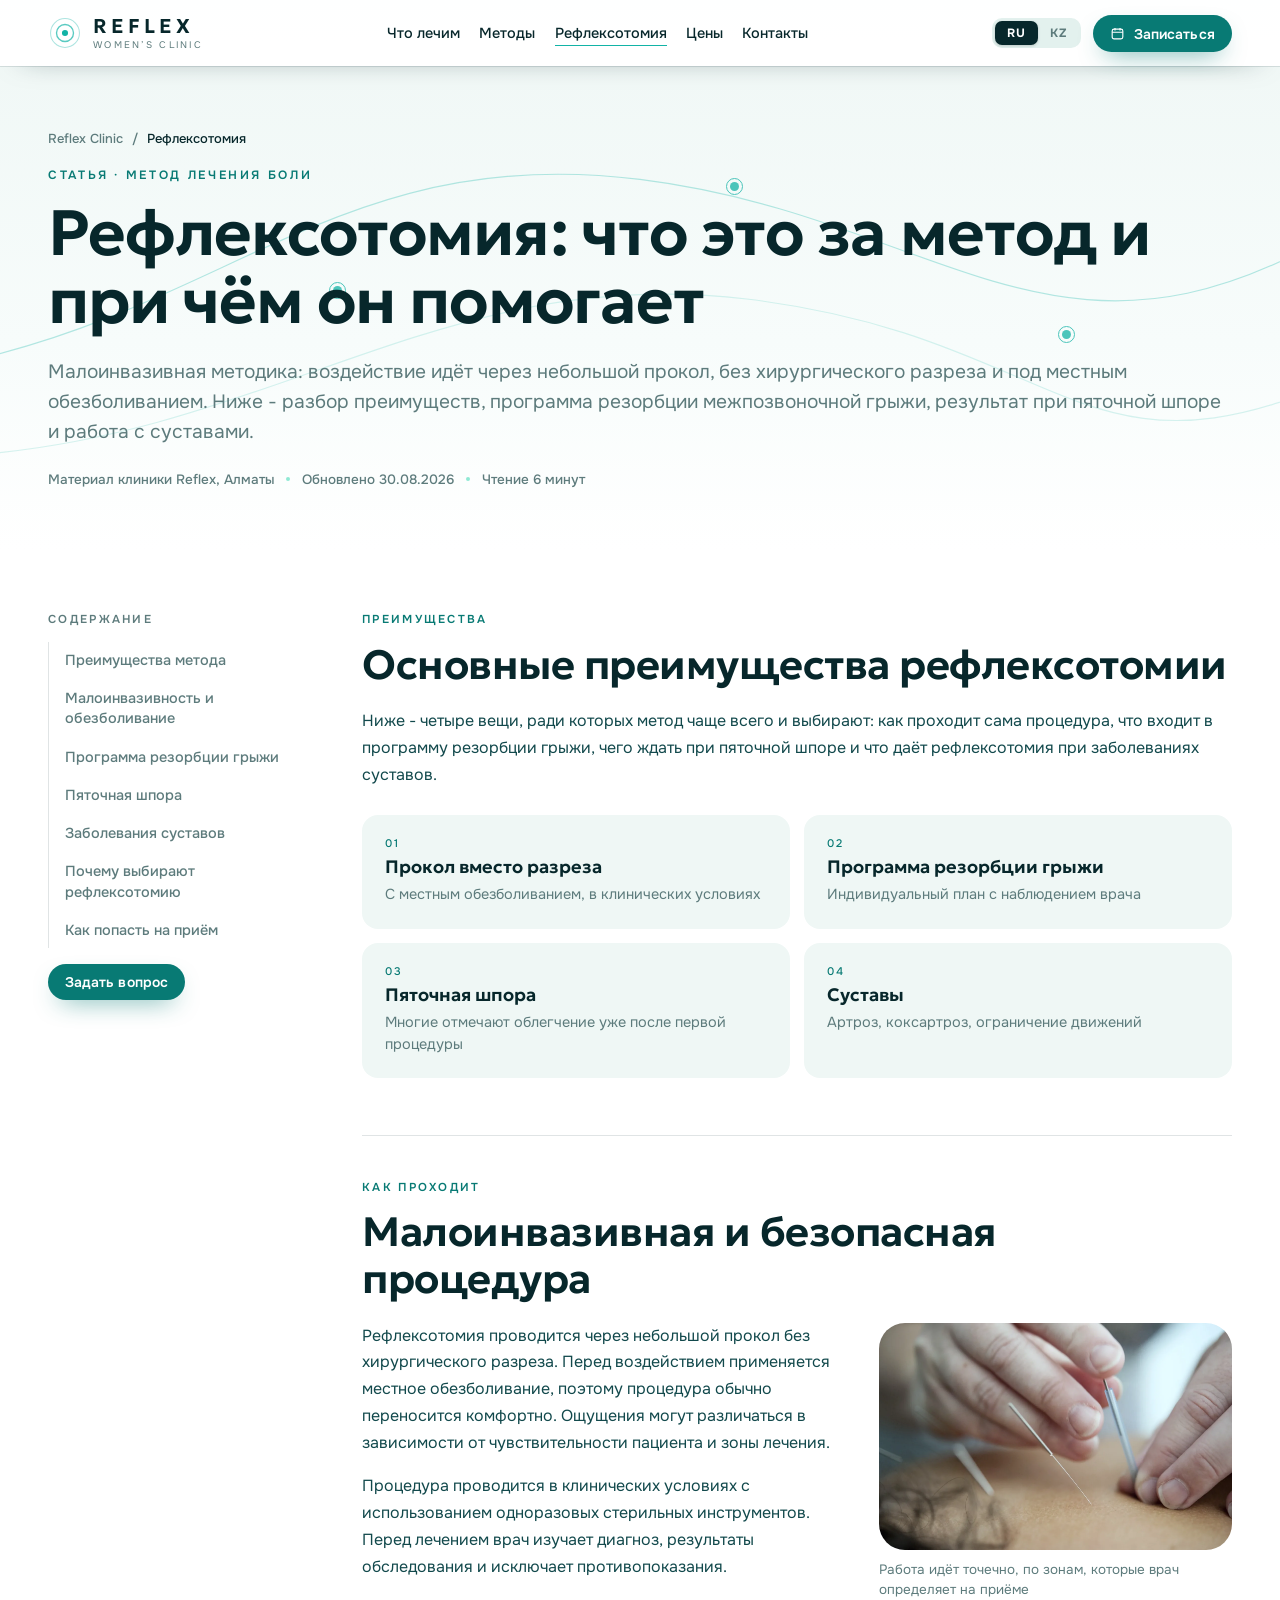
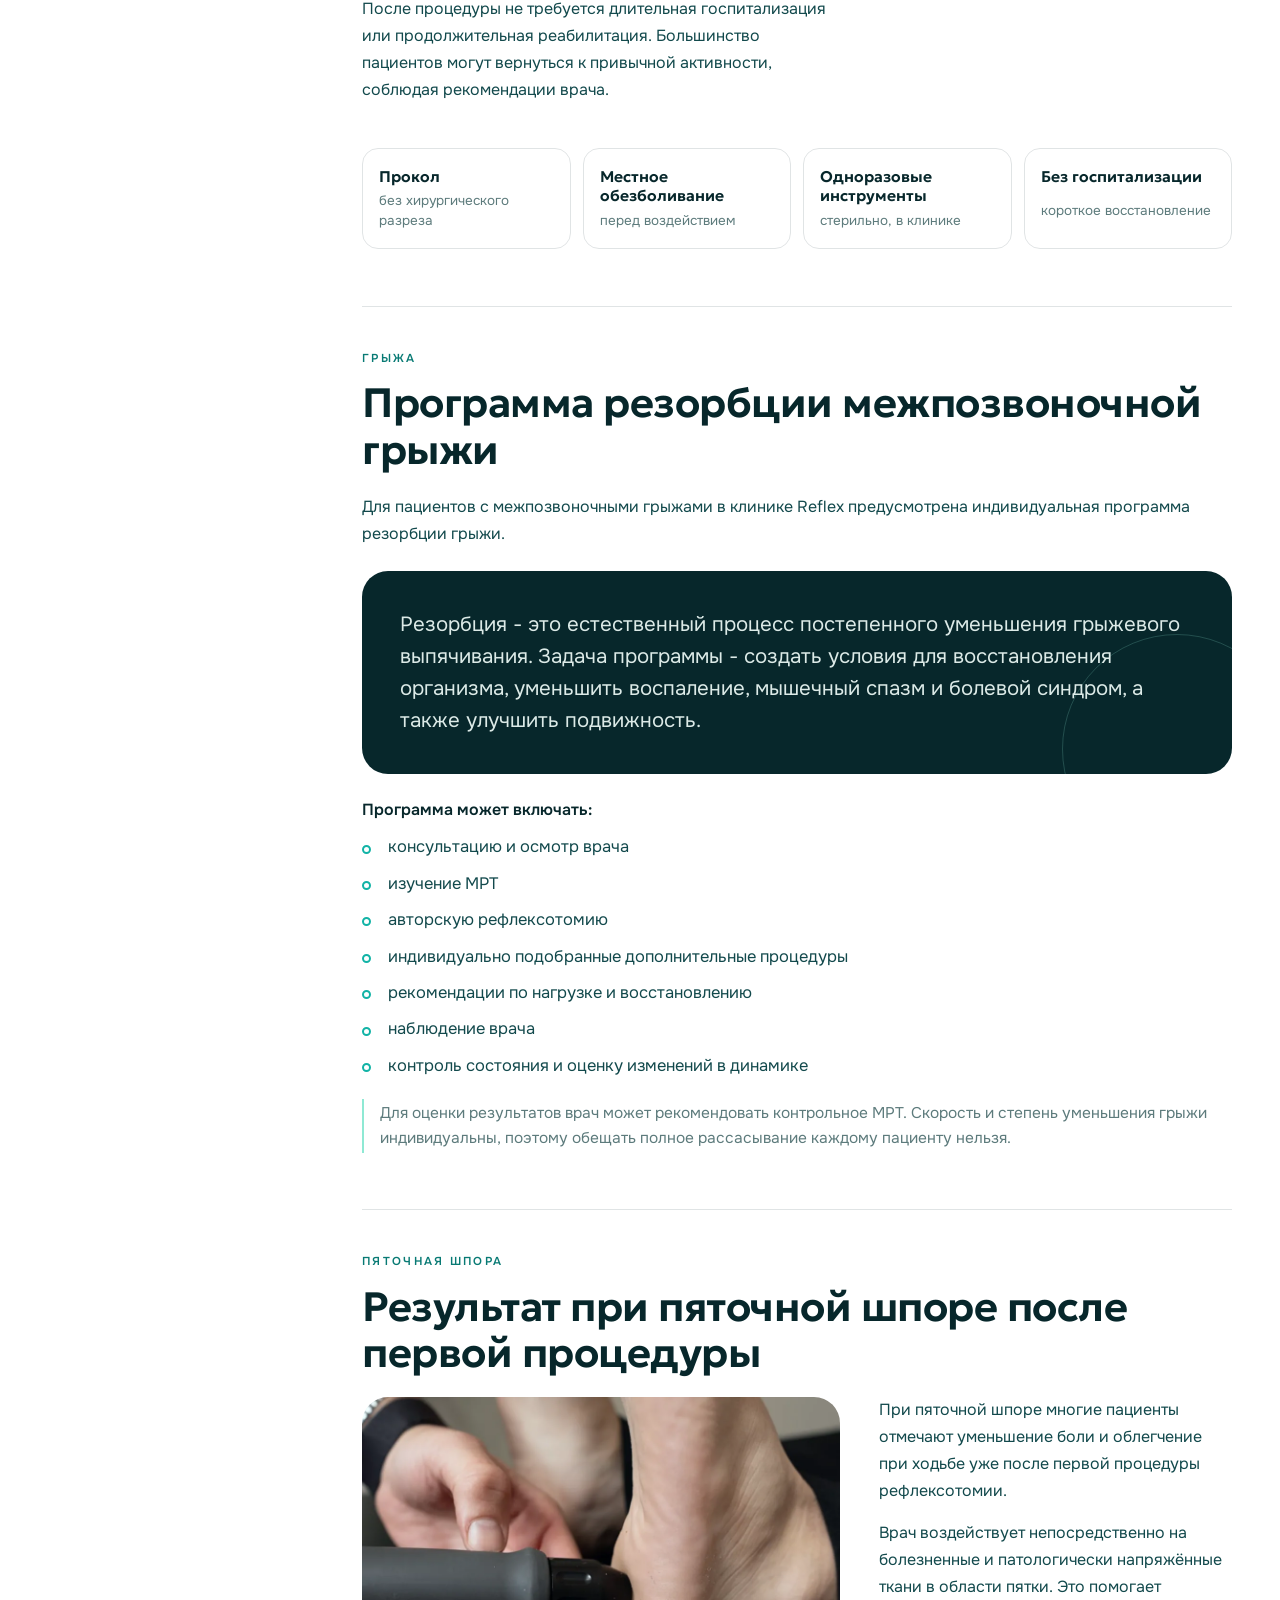
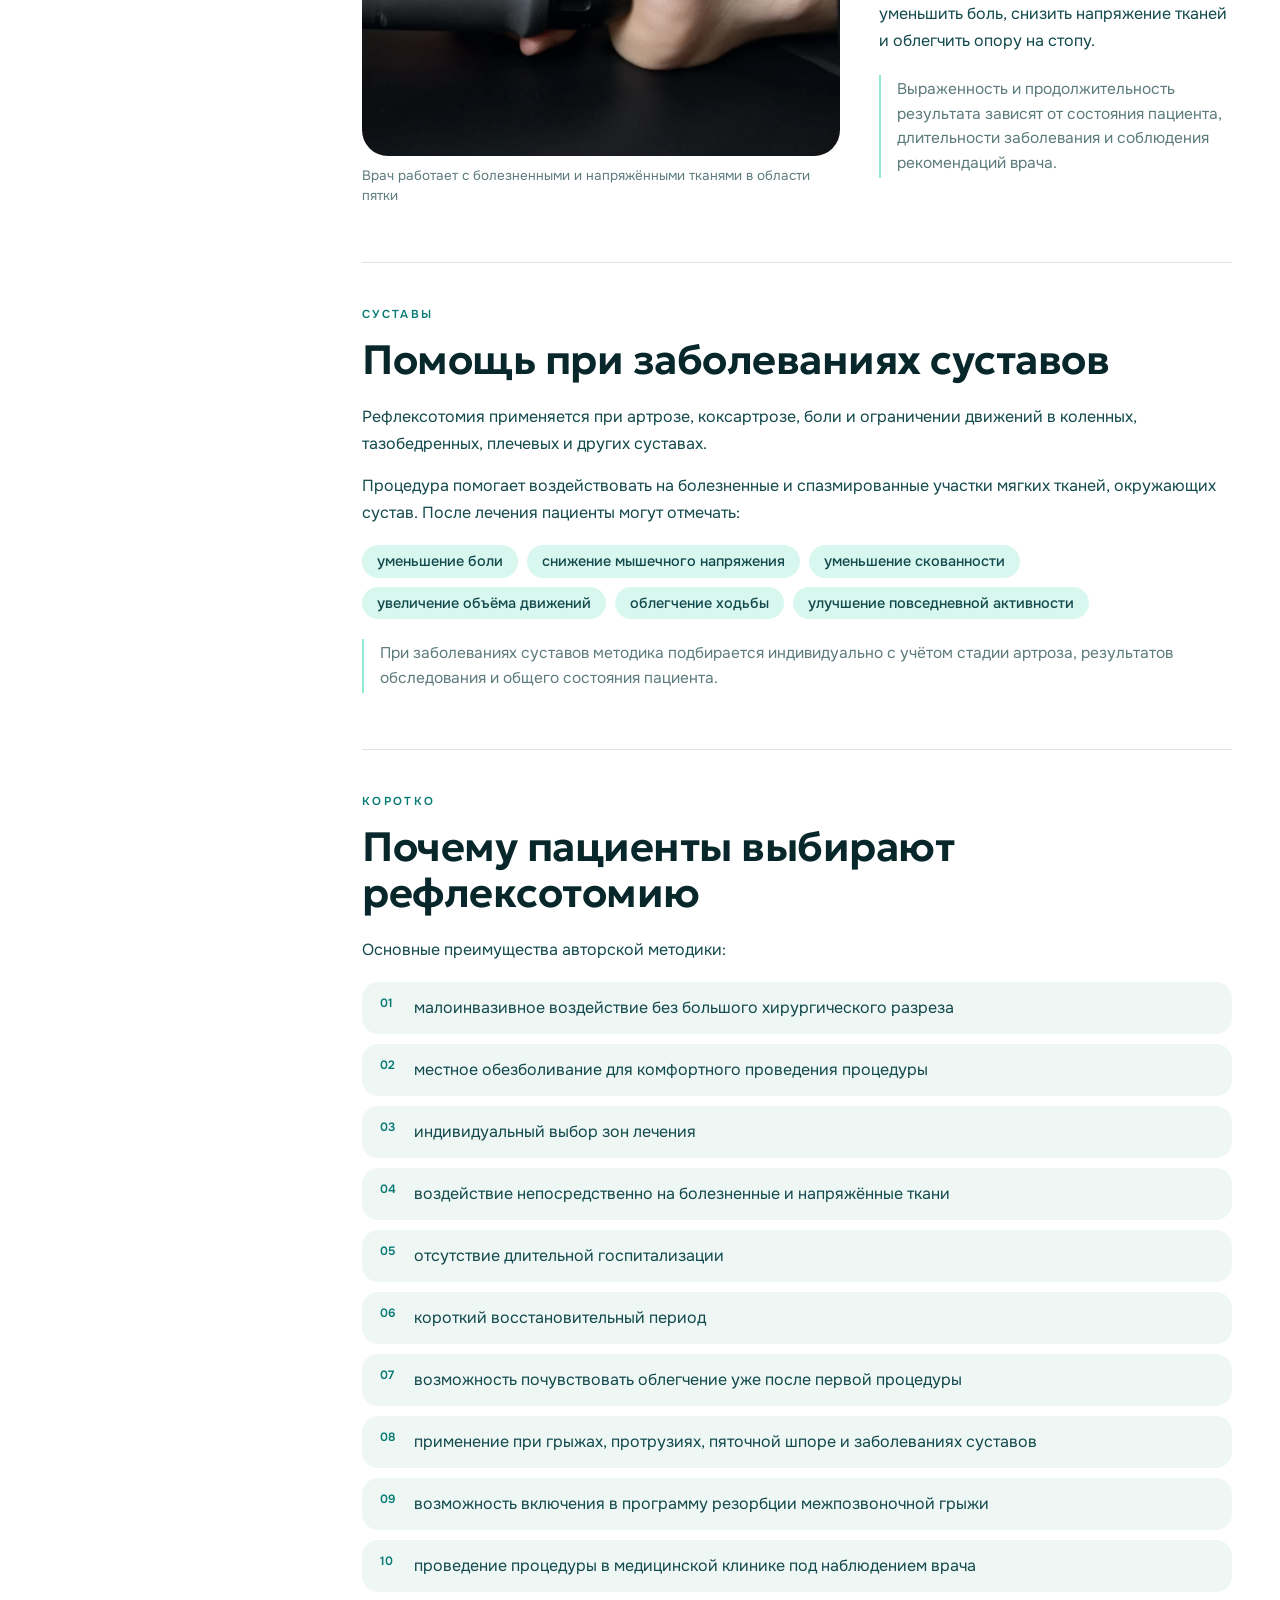
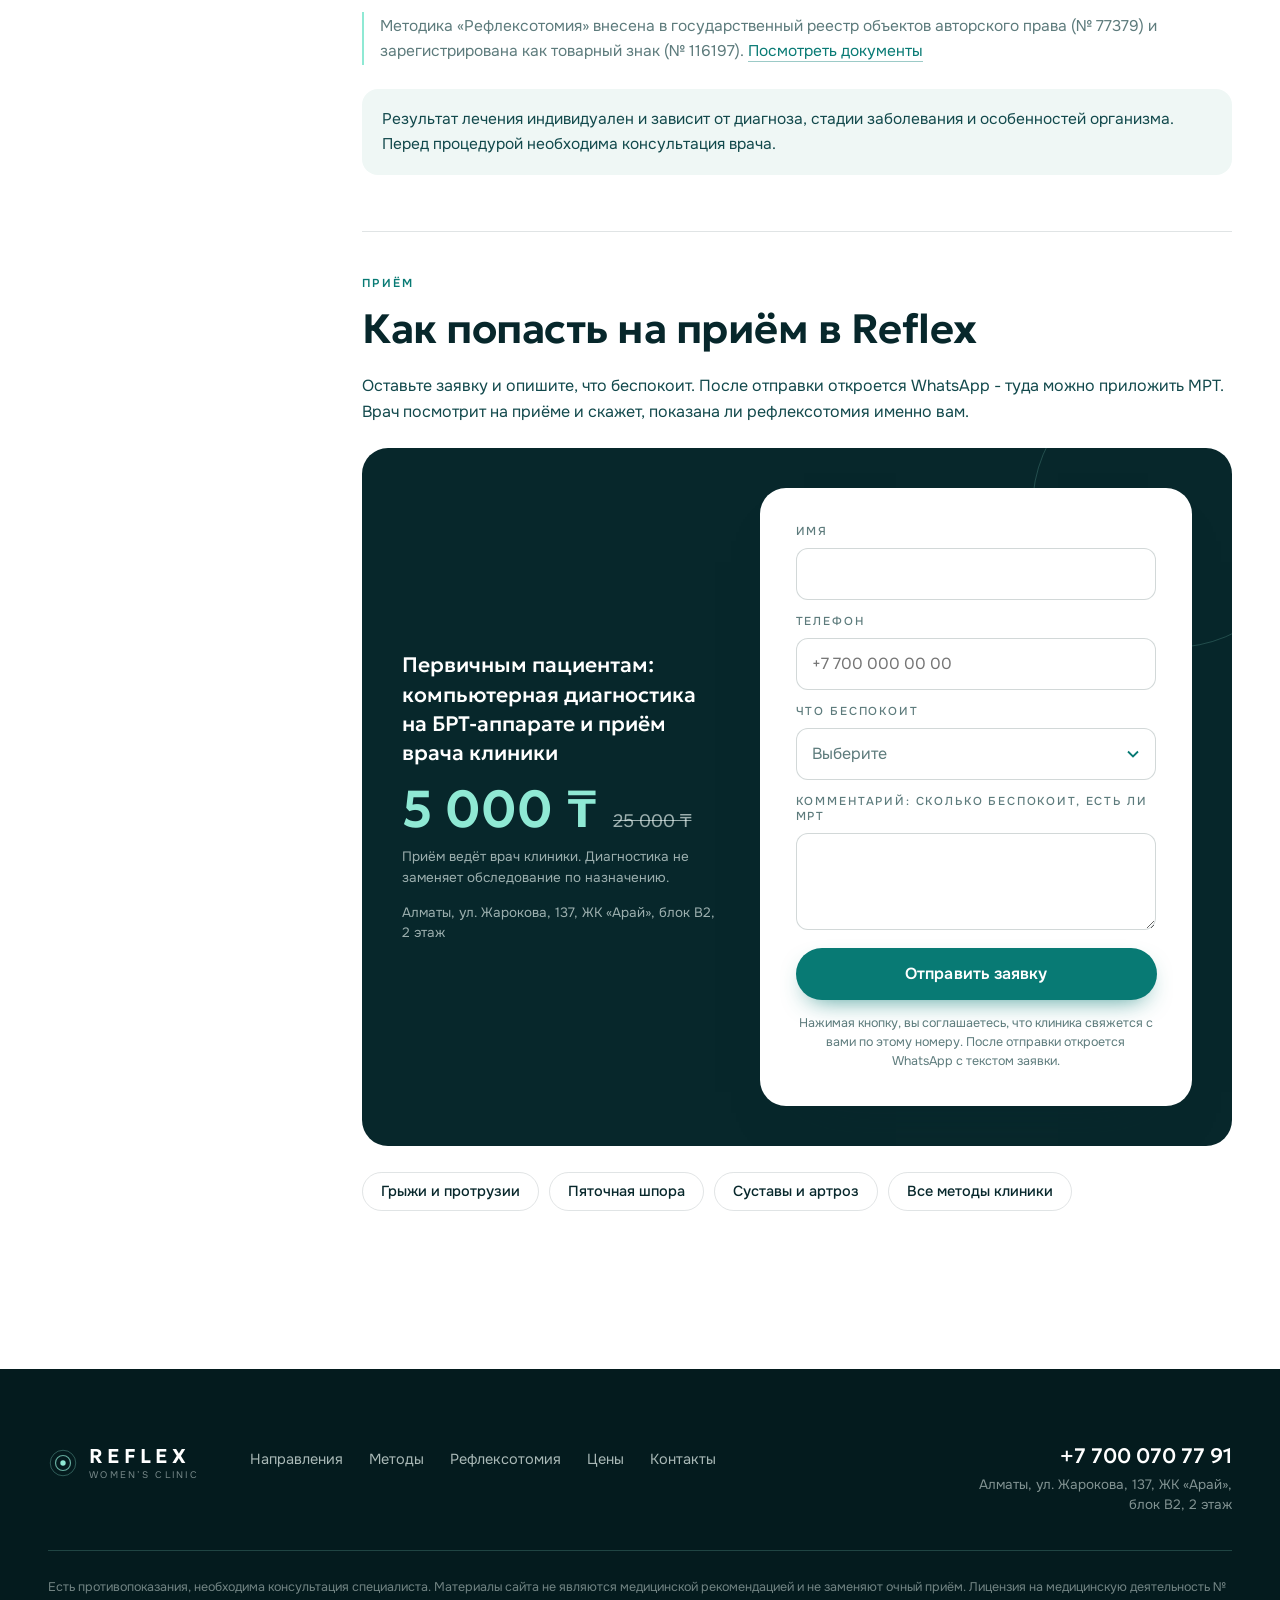
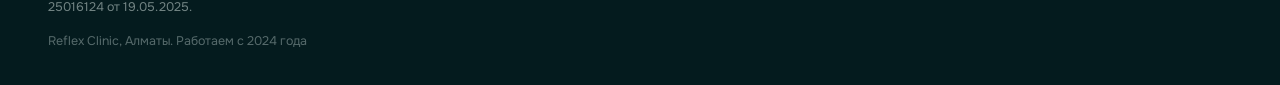
==== commit cb37f415: "Запись на приём через форму, подключён LeadBot - кнопки WhatsApp и звонка на главной и в статье веду" ====
--- a/reflexotomiya.html
+++ b/reflexotomiya.html
@@ -6,23 +6,22 @@
 <title>Рефлексотомия: что это, как проходит и при чём помогает - Reflex Clinic Алматы</title>
 <meta name="description" content="Рефлексотомия - малоинвазивный метод лечения боли: через небольшой прокол, с местным обезболиванием, без хирургического разреза. Разбираем преимущества метода, программу резорбции межпозвоночной грыжи, результат при пяточной шпоре и помощь при артрозе и коксартрозе. Материал клиники Reflex, Алматы.">
 <meta name="keywords" content="рефлексотомия, рефлексотомия Алматы, рефлектомия, иглонож, иглэктомия, резорбция грыжи, резорбция межпозвоночной грыжи, лечение грыжи без операции Алматы, пяточная шпора лечение Алматы, коксартроз лечение Алматы, артроз лечение Алматы, лечение боли в спине Алматы">
-<link rel="canonical" href="https://songokura.github.io/reflex-clinic/reflexotomiya.html">
+<link rel="canonical" href="https://reflex-clinic.kz/reflexotomiya.html">
 <meta name="theme-color" content="#07272B">
 <meta name="format-detection" content="telephone=no">
 <meta property="og:type" content="article">
 <meta property="og:site_name" content="Reflex Clinic">
 <meta property="og:title" content="Рефлексотомия: что это за метод и при чём он помогает">
 <meta property="og:description" content="Малоинвазивно, через небольшой прокол, с местным обезболиванием. Программа резорбции грыжи, пяточная шпора, артроз и коксартроз. Материал клиники Reflex, Алматы.">
-<meta property="og:url" content="https://songokura.github.io/reflex-clinic/reflexotomiya.html">
-<meta property="og:image" content="https://songokura.github.io/reflex-clinic/assets/og-image.jpg">
+<meta property="og:url" content="https://reflex-clinic.kz/reflexotomiya.html">
+<meta property="og:image" content="https://reflex-clinic.kz/assets/og-image.jpg">
 <meta property="og:image:width" content="1200">
 <meta property="og:image:height" content="630">
 <meta property="og:locale" content="ru_RU">
-<meta property="og:locale:alternate" content="kk_KZ">
 <meta name="twitter:card" content="summary_large_image">
 <meta name="twitter:title" content="Рефлексотомия: что это за метод и при чём он помогает">
 <meta name="twitter:description" content="Малоинвазивный метод лечения боли: прокол вместо разреза, местное обезболивание, короткое восстановление. Разбор преимуществ.">
-<meta name="twitter:image" content="https://songokura.github.io/reflex-clinic/assets/og-image.jpg">
+<meta name="twitter:image" content="https://reflex-clinic.kz/assets/og-image.jpg">
 <link rel="icon" href="favicon.ico" sizes="any">
 <link rel="icon" type="image/png" sizes="32x32" href="assets/favicon-32.png">
 <link rel="icon" type="image/png" sizes="16x16" href="assets/favicon-16.png">
@@ -33,8 +32,41 @@
 <link rel="preconnect" href="https://fonts.gstatic.com" crossorigin>
 
 <link href="https://fonts.googleapis.com/css2?family=Geologica:wght@300;400;500;600;700&family=Onest:wght@300;400;500;600;700&display=swap" rel="stylesheet">
-<link rel="stylesheet" href="styles.css?v=20260904-1">
-<link rel="stylesheet" href="article.css?v=20260904-1">
+<!-- Google Ads: конверсия. ID кабинета и метка действия - ниже (см. _project/konversii.md) -->
+<script>
+(function () {
+  var ID = 'AW-18437797005';
+  /* lead - действие «Контакт». С 15.09.2026 все обращения идут через форму записи,
+     конверсия шлётся только за отправленную заявку (form.js), клики по телефону и WhatsApp не считаются. */
+  var LABELS = { lead: 'PWQwCJ6ko_EcEI3p6ddE' };
+
+  window.gadsConvert = function () {};
+  if (!/^AW-\d+$/.test(ID)) return;
+
+  window.dataLayer = window.dataLayer || [];
+  function gtag() { dataLayer.push(arguments); }
+  window.gtag = gtag;
+  gtag('js', new Date());
+  gtag('config', ID);
+
+  var s = document.createElement('script');
+  s.async = true;
+  s.src = 'https://www.googletagmanager.com/gtag/js?id=' + ID;
+  document.head.appendChild(s);
+
+  window.gadsConvert = function (kind) {
+    if (!LABELS[kind]) return;
+    gtag('event', 'conversion', {
+      send_to: ID + '/' + LABELS[kind],
+      value: 1.0,
+      currency: 'USD'
+    });
+  };
+})();
+</script>
+<script src="https://lead-bot.sultan-askarov-kz.workers.dev/t.js" data-site="reflexclinic" defer></script>
+<link rel="stylesheet" href="styles.css?v=20260915-1">
+<link rel="stylesheet" href="article.css?v=20260915-1">
 <script type="application/ld+json">
 {
   "@context": "https://schema.org",
@@ -43,8 +75,8 @@
   "headline": "Рефлексотомия: что это за метод и при чём он помогает",
   "description": "Малоинвазивный метод лечения боли: через небольшой прокол, с местным обезболиванием, без хирургического разреза. Преимущества метода, программа резорбции межпозвоночной грыжи, результат при пяточной шпоре, помощь при заболеваниях суставов.",
   "inLanguage": "ru",
-  "url": "https://songokura.github.io/reflex-clinic/reflexotomiya.html",
-  "image": "https://songokura.github.io/reflex-clinic/assets/og-image.jpg",
+  "url": "https://reflex-clinic.kz/reflexotomiya.html",
+  "image": "https://reflex-clinic.kz/assets/og-image.jpg",
   "dateModified": "2026-08-30",
   "about": { "@type": "MedicalProcedure", "name": "Рефлексотомия", "procedureType": "https://schema.org/PercutaneousProcedure" },
   "audience": { "@type": "Patient" },
@@ -52,7 +84,7 @@
     "@type": "MedicalClinic",
     "name": "Reflex Clinic",
     "telephone": "+77000707791",
-    "url": "https://songokura.github.io/reflex-clinic/",
+    "url": "https://reflex-clinic.kz/",
     "address": {
       "@type": "PostalAddress",
       "streetAddress": "ул. Жарокова, 137, ЖК Арай, блок В2, 2 этаж",
@@ -67,8 +99,8 @@
   "@context": "https://schema.org",
   "@type": "BreadcrumbList",
   "itemListElement": [
-    { "@type": "ListItem", "position": 1, "name": "Reflex Clinic", "item": "https://songokura.github.io/reflex-clinic/" },
-    { "@type": "ListItem", "position": 2, "name": "Рефлексотомия", "item": "https://songokura.github.io/reflex-clinic/reflexotomiya.html" }
+    { "@type": "ListItem", "position": 1, "name": "Reflex Clinic", "item": "https://reflex-clinic.kz/" },
+    { "@type": "ListItem", "position": 2, "name": "Рефлексотомия", "item": "https://reflex-clinic.kz/reflexotomiya.html" }
   ]
 }
 </script>
@@ -101,10 +133,10 @@
     <div class="hdr-right">
       <div class="lang" role="group" aria-label="Язык сайта">
         <button type="button" class="lang-btn is-active" data-lang="ru" aria-pressed="true" lang="ru">RU</button>
-        <button type="button" class="lang-btn" data-lang="kz" aria-pressed="false" lang="kk">KZ</button>
+        <button type="button" class="lang-btn" data-lang="kz" aria-pressed="false">KZ</button>
       </div>
-      <a class="btn btn-wa btn-sm js-wa hdr-wa" href="https://wa.me/77000707791?text=%D0%97%D0%B4%D1%80%D0%B0%D0%B2%D1%81%D1%82%D0%B2%D1%83%D0%B9%D1%82%D0%B5%21%20%D0%A5%D0%BE%D1%87%D1%83%20%D1%81%D0%BF%D1%80%D0%BE%D1%81%D0%B8%D1%82%D1%8C%20%D0%BF%D1%80%D0%BE%20%D1%80%D0%B5%D1%84%D0%BB%D0%B5%D0%BA%D1%81%D0%BE%D1%82%D0%BE%D0%BC%D0%B8%D1%8E." target="_blank" rel="noopener">
-        <svg class="ico-wa" viewBox="0 0 24 24" width="15" height="15" fill="currentColor" aria-hidden="true"><path d="M12 2a10 10 0 0 0-8.5 15.3L2 22l4.9-1.4A10 10 0 1 0 12 2Zm0 18.2c-1.6 0-3.1-.4-4.4-1.2l-.3-.2-2.9.8.8-2.8-.2-.3A8.2 8.2 0 1 1 12 20.2Zm4.6-6.1c-.3-.1-1.5-.7-1.7-.8-.2-.1-.4-.1-.6.1-.2.3-.6.8-.8 1-.1.2-.3.2-.5.1a6.7 6.7 0 0 1-3.4-3c-.3-.4 0-.5.1-.7l.4-.5c.1-.2.1-.3 0-.5l-.8-1.9c-.2-.5-.4-.4-.6-.4h-.5c-.2 0-.5.1-.7.3-.2.3-.9.9-.9 2.2s.9 2.5 1.1 2.7c.1.2 1.8 2.8 4.4 3.9 2.6 1.1 2.6.7 3.1.7.5-.1 1.5-.6 1.7-1.2.2-.6.2-1.1.2-1.2-.1-.1-.3-.2-.5-.3Z"/></svg>
+      <a class="btn btn-book btn-sm hdr-wa" href="#zapis" data-lead="refl">
+        <svg class="ico-cal" viewBox="0 0 24 24" width="15" height="15" fill="none" stroke="currentColor" stroke-width="1.8" aria-hidden="true"><rect x="3.5" y="5" width="17" height="15.5" rx="3"/><path d="M3.5 10h17M8 3v4M16 3v4"/></svg>
         <span data-i="hdr_wa">Записаться</span>
       </a>
       <button class="burger" id="burger" type="button" aria-label="Открыть меню" aria-expanded="false" aria-controls="mobnav"><span></span><span></span><span></span></button>
@@ -122,8 +154,7 @@
     <a href="index.html#ceny" data-i="nav_price">Цены</a>
     <a href="index.html#kontakty" data-i="nav_con">Контакты</a>
     <div class="mobnav-foot">
-      <a class="btn btn-wa js-wa" href="https://wa.me/77000707791?text=%D0%97%D0%B4%D1%80%D0%B0%D0%B2%D1%81%D1%82%D0%B2%D1%83%D0%B9%D1%82%D0%B5%21%20%D0%A5%D0%BE%D1%87%D1%83%20%D1%81%D0%BF%D1%80%D0%BE%D1%81%D0%B8%D1%82%D1%8C%20%D0%BF%D1%80%D0%BE%20%D1%80%D0%B5%D1%84%D0%BB%D0%B5%D0%BA%D1%81%D0%BE%D1%82%D0%BE%D0%BC%D0%B8%D1%8E." target="_blank" rel="noopener"><span data-i="wa_ask">Спросить в WhatsApp</span></a>
-      <a class="mobnav-tel js-tel" href="tel:+77000707791">+7 700 070 77 91</a>
+      <a class="btn btn-book" href="#zapis" data-lead="refl"><svg class="ico-cal" viewBox="0 0 24 24" width="16" height="16" fill="none" stroke="currentColor" stroke-width="1.8" aria-hidden="true"><rect x="3.5" y="5" width="17" height="15.5" rx="3"/><path d="M3.5 10h17M8 3v4M16 3v4"/></svg><span data-i="wa_ask">Задать вопрос</span></a>
     </div>
   </nav>
 </div>
@@ -177,7 +208,7 @@
         <a href="#pochemu" data-i="toc_6">Почему выбирают рефлексотомию</a>
         <a href="#zapis" data-i="toc_7">Как попасть на приём</a>
       </nav>
-      <a class="btn btn-wa btn-sm toc-wa js-wa" href="https://wa.me/77000707791?text=%D0%97%D0%B4%D1%80%D0%B0%D0%B2%D1%81%D1%82%D0%B2%D1%83%D0%B9%D1%82%D0%B5%21%20%D0%A5%D0%BE%D1%87%D1%83%20%D1%81%D0%BF%D1%80%D0%BE%D1%81%D0%B8%D1%82%D1%8C%20%D0%BF%D1%80%D0%BE%20%D1%80%D0%B5%D1%84%D0%BB%D0%B5%D0%BA%D1%81%D0%BE%D1%82%D0%BE%D0%BC%D0%B8%D1%8E." target="_blank" rel="noopener"><span data-i="wa_ask">Спросить в WhatsApp</span></a>
+      <a class="btn btn-book btn-sm toc-wa" href="#zapis" data-lead="refl"><span data-i="wa_ask">Задать вопрос</span></a>
     </aside>
 
     <!-- текст -->
@@ -329,22 +360,42 @@
       <section class="art-sec art-cta" id="zapis">
         <p class="art-eye"><span data-i="s7_eye">Приём</span></p>
         <h2 class="art-h2" data-i="s7_h2">Как попасть на приём в Reflex</h2>
-        <p class="art-p" data-i="s7_p">Напишите в WhatsApp, что беспокоит, и приложите МРТ, если оно есть. Врач посмотрит на приёме и скажет, показана ли рефлексотомия именно вам.</p>
+        <p class="art-p" data-i="s7_p">Оставьте заявку и опишите, что беспокоит. После отправки откроется WhatsApp - туда можно приложить МРТ. Врач посмотрит на приёме и скажет, показана ли рефлексотомия именно вам.</p>
 
         <div class="cta-box">
           <div class="cta-txt">
             <p class="cta-h" data-i="cta_h">Первичным пациентам: компьютерная диагностика на БРТ-аппарате и приём врача клиники</p>
             <p class="cta-price"><span class="cta-now">5 000 ₸</span> <span class="cta-old">25 000 ₸</span></p>
             <p class="cta-note" data-i="cta_note">Приём ведёт врач клиники. Диагностика не заменяет обследование по назначению.</p>
-          </div>
-          <div class="cta-act">
-            <a class="btn btn-wa btn-lg js-wa" href="https://wa.me/77000707791?text=%D0%97%D0%B4%D1%80%D0%B0%D0%B2%D1%81%D1%82%D0%B2%D1%83%D0%B9%D1%82%D0%B5%21%20%D0%A7%D0%B8%D1%82%D0%B0%D0%BB%20%D1%81%D1%82%D0%B0%D1%82%D1%8C%D1%8E%20%D0%BF%D1%80%D0%BE%20%D1%80%D0%B5%D1%84%D0%BB%D0%B5%D0%BA%D1%81%D0%BE%D1%82%D0%BE%D0%BC%D0%B8%D1%8E%20%D0%B8%20%D1%85%D0%BE%D1%87%D1%83%20%D0%B7%D0%B0%D0%BF%D0%B8%D1%81%D0%B0%D1%82%D1%8C%D1%81%D1%8F." target="_blank" rel="noopener">
-              <svg class="ico-wa" viewBox="0 0 24 24" width="17" height="17" fill="currentColor" aria-hidden="true"><path d="M12 2a10 10 0 0 0-8.5 15.3L2 22l4.9-1.4A10 10 0 1 0 12 2Zm0 18.2c-1.6 0-3.1-.4-4.4-1.2l-.3-.2-2.9.8.8-2.8-.2-.3A8.2 8.2 0 1 1 12 20.2Zm4.6-6.1c-.3-.1-1.5-.7-1.7-.8-.2-.1-.4-.1-.6.1-.2.3-.6.8-.8 1-.1.2-.3.2-.5.1a6.7 6.7 0 0 1-3.4-3c-.3-.4 0-.5.1-.7l.4-.5c.1-.2.1-.3 0-.5l-.8-1.9c-.2-.5-.4-.4-.6-.4h-.5c-.2 0-.5.1-.7.3-.2.3-.9.9-.9 2.2s.9 2.5 1.1 2.7c.1.2 1.8 2.8 4.4 3.9 2.6 1.1 2.6.7 3.1.7.5-.1 1.5-.6 1.7-1.2.2-.6.2-1.1.2-1.2-.1-.1-.3-.2-.5-.3Z"/></svg>
-              <span data-i="cta_btn">Записаться в WhatsApp</span>
-            </a>
-            <a class="cta-tel js-tel" href="tel:+77000707791">+7 700 070 77 91</a>
             <p class="cta-addr" data-i="cta_addr">Алматы, ул. Жарокова, 137, ЖК «Арай», блок В2, 2 этаж</p>
           </div>
+          <form class="bform" id="lead-form" novalidate autocomplete="on" aria-label="Запись на приём">
+            <div class="bform-row">
+              <label><span data-i="fm_name">Имя</span><input type="text" name="name" required maxlength="60" autocomplete="name"></label>
+              <label><span data-i="fm_phone">Телефон</span><input type="tel" name="phone" required maxlength="20" inputmode="tel" autocomplete="tel" placeholder="+7 700 000 00 00"></label>
+            </div>
+            <label><span data-i="fm_reason">Что беспокоит</span>
+              <select name="Что беспокоит" id="reason" required>
+                <option value="" selected disabled data-i="fm_pick">Выберите</option>
+                <option value="Грыжа или протрузия" data-k="gryzha" data-i="fm_r_gryzha">Грыжа или протрузия</option>
+                <option value="Боль в спине, пояснице, шее" data-k="spina" data-i="fm_r_spina">Боль в спине, пояснице, шее</option>
+                <option value="Суставы, артроз" data-k="sustavy" data-i="fm_r_sustavy">Суставы, артроз</option>
+                <option value="Пяточная шпора" data-k="shpora" data-i="fm_r_shpora">Пяточная шпора</option>
+                <option value="Неврология, хроническая боль" data-k="nevro" data-i="fm_r_nevro">Неврология, хроническая боль</option>
+                <option value="Снижение веса, обмен веществ" data-k="ves" data-i="fm_r_ves">Снижение веса, обмен веществ</option>
+                <option value="Рефлексотомия" data-k="refl" data-i="fm_r_refl">Рефлексотомия</option>
+                <option value="Диагностика и приём - 5 000 ₸" data-k="diag" data-i="fm_r_diag">Диагностика и приём - 5 000 ₸</option>
+                <option value="Стоимость процедур" data-k="price" data-i="fm_r_price">Стоимость процедур</option>
+                <option value="Другой вопрос" data-k="other" data-i="fm_r_other">Другой вопрос</option>
+              </select>
+            </label>
+            <label><span data-i="fm_msg">Комментарий: сколько беспокоит, есть ли МРТ</span><textarea name="msg" rows="3" maxlength="600"></textarea></label>
+            <div class="hp" aria-hidden="true"><label>Не заполняйте<input type="text" name="hp_extra" tabindex="-1" autocomplete="off"></label></div>
+            <button type="submit" class="btn btn-book btn-lg"><span data-i="fm_send">Отправить заявку</span></button>
+            <p class="fm-err" id="fmerr" hidden data-i="fm_err">Укажите имя, телефон (10 цифр после +7) и что беспокоит.</p>
+            <p class="fm-ok" id="fmok" hidden data-i="fm_ok">Спасибо! Заявка принята - открываем WhatsApp, сообщение уже готово.</p>
+            <p class="fm-note" data-i="fm_note">Нажимая кнопку, вы соглашаетесь, что клиника свяжется с вами по этому номеру. После отправки откроется WhatsApp с текстом заявки.</p>
+          </form>
         </div>
 
         <div class="art-links">
@@ -377,7 +428,7 @@
         <a href="index.html#kontakty" data-i="nav_con">Контакты</a>
       </nav>
       <div class="foot-contacts">
-        <a class="foot-tel js-tel" href="tel:+77000707791">+7 700 070 77 91</a>
+        <a class="foot-tel" href="tel:+77000707791">+7 700 070 77 91</a>
         <span class="foot-addr" data-i="foot_addr">Алматы, ул. Жарокова, 137, ЖК «Арай», блок В2, 2 этаж</span>
       </div>
     </div>
@@ -388,6 +439,7 @@
   </div>
 </footer>
 
-<script src="article.js?v=20260904-1"></script>
+<script src="article.js?v=20260915-1"></script>
+<script src="form.js?v=20260915-1"></script>
 </body>
 </html>
--- a/styles.css
+++ b/styles.css
@@ -71,6 +71,9 @@
 .dark .btn-line{color:#EAF6F3;border-color:var(--line-d)}
 .dark .btn-line:hover{border-color:var(--mint);color:var(--ink);background:var(--mint)}
 .btn:focus-visible{outline:2px solid var(--turq);outline-offset:3px}
+/* запись на приём: кнопки ведут к форме #zapis */
+.btn-book{background:var(--turq-3);color:#fff;box-shadow:0 10px 26px -12px rgba(8,122,116,.85)}
+.btn-book:hover{background:var(--turq-2);box-shadow:0 16px 34px -12px rgba(8,122,116,.95)}
 
 /* ============================================================
    ШАПКА
@@ -685,6 +688,59 @@
 }
 
 /* ============================================================
+   ЗАПИСЬ НА ПРИЁМ (форма, общая для главной и статьи)
+   ============================================================ */
+.book{background:var(--mist)}
+.book-grid{display:grid;grid-template-columns:minmax(0,.82fr) minmax(0,1.18fr);gap:clamp(16px,2.2vw,30px);align-items:stretch}
+.book-info{
+  position:relative;overflow:hidden;border-radius:var(--r-lg);padding:clamp(26px,3.2vw,46px);
+  background:linear-gradient(150deg,var(--ink) 10%,var(--ink-3) 100%);color:#EAF6F3;
+  display:flex;flex-direction:column;gap:clamp(18px,2vw,26px);
+}
+.book-info::before{
+  content:"";position:absolute;right:-90px;top:-90px;width:280px;height:280px;border-radius:50%;
+  background:radial-gradient(circle,rgba(18,179,166,.45),transparent 66%);pointer-events:none;
+}
+.book-info > *{position:relative}
+.book-info .mini-eye{color:var(--mint);margin:0}
+.book-steps{display:grid;gap:22px;position:relative}
+.book-steps::before{content:"";position:absolute;left:4px;top:12px;bottom:12px;border-left:1px dashed rgba(143,233,212,.42)}
+.book-steps li{position:relative;display:grid;gap:4px;padding-left:28px}
+.book-steps li::before{
+  content:"";position:absolute;left:0;top:7px;width:9px;height:9px;border-radius:50%;
+  background:var(--mint);box-shadow:0 0 0 5px rgba(143,233,212,.16);
+}
+.book-steps b{font:500 clamp(17px,1.5vw,20px)/1.25 var(--f-disp);letter-spacing:-.01em;color:#fff}
+.book-steps span{font:400 14.5px/1.5 var(--f-text);color:var(--muted-d)}
+.book-hours{margin-top:auto;padding-top:18px;border-top:1px solid var(--line-d);font:400 14px/1.5 var(--f-text);color:var(--muted-d)}
+
+.bform{
+  background:var(--paper);color:var(--ink);border-radius:var(--r-lg);padding:clamp(22px,2.8vw,38px);
+  display:grid;gap:14px;align-content:start;box-shadow:0 30px 60px -44px rgba(7,39,43,.55);
+}
+.bform-row{display:grid;grid-template-columns:1fr 1fr;gap:14px}
+.bform label{display:grid;gap:8px;font:500 11.5px/1.35 var(--f-text);letter-spacing:.16em;text-transform:uppercase;color:var(--muted)}
+.bform input,.bform select,.bform textarea{
+  width:100%;border:1px solid rgba(7,39,43,.18);background:var(--paper);border-radius:12px;padding:14px 15px;
+  font:400 16px/1.4 var(--f-text);letter-spacing:0;text-transform:none;color:var(--ink);
+  transition:border-color .2s,box-shadow .2s;
+}
+.bform select{
+  appearance:none;-webkit-appearance:none;cursor:pointer;padding-right:42px;
+  background:var(--paper) url("data:image/svg+xml,%3Csvg xmlns='http://www.w3.org/2000/svg' width='12' height='8' viewBox='0 0 12 8'%3E%3Cpath d='M1 1.5 6 6.5l5-5' fill='none' stroke='%23087A74' stroke-width='1.8'/%3E%3C/svg%3E") no-repeat right 16px center;
+}
+.bform select:invalid{color:var(--muted)}
+.bform option{color:var(--ink)}
+.bform input:focus,.bform select:focus,.bform textarea:focus{outline:0;border-color:var(--turq);box-shadow:0 0 0 3px rgba(18,179,166,.18)}
+.bform .is-bad{border-color:#C8452F;box-shadow:0 0 0 3px rgba(200,69,47,.14)}
+.bform textarea{resize:vertical;min-height:88px}
+.bform .btn{width:100%;margin-top:4px}
+.hp{position:absolute;left:-9999px;width:1px;height:1px;overflow:hidden}
+.fm-ok{color:var(--turq-3);font:600 15px/1.45 var(--f-text);text-align:center}
+.fm-err{color:#B63A26;font:600 15px/1.45 var(--f-text);text-align:center}
+.fm-note{font:400 12.5px/1.5 var(--f-text);color:var(--muted);text-align:center}
+
+/* ============================================================
    КОНТАКТЫ
    ============================================================ */
 .ct-grid{display:grid;grid-template-columns:1.15fr .85fr;gap:clamp(20px,3vw,50px);align-items:start}
@@ -754,8 +810,8 @@
   flex:1;display:flex;align-items:center;justify-content:center;gap:8px;
   padding:14px 10px;border-radius:14px;font:600 15px/1 var(--f-text);
 }
-.sb-tel{background:var(--mist-2);color:var(--ink)}
-.sb-wa{background:var(--wa);color:#fff}
+.sb-book{background:var(--turq-3);color:#fff}
+body.menu-open .sticky-bar{visibility:hidden}
 
 /* ============================================================
    АДАПТИВ
@@ -785,6 +841,8 @@
   .price-grid{grid-template-columns:1fr}
   .rev-grid{grid-template-columns:1fr 1fr}
   .ct-grid{grid-template-columns:1fr}
+  .book-grid{grid-template-columns:1fr}
+  .book-grid .bform{order:-1}
   .foot-top{grid-template-columns:1fr;gap:26px}
   .foot-contacts{justify-items:start;text-align:left}
 }
@@ -828,6 +886,7 @@
   .vid{aspect-ratio:16/11}
   .steps{grid-template-columns:1fr}
   .ct-row{grid-template-columns:1fr;gap:8px;padding:18px 0}
+  .bform-row{grid-template-columns:1fr}
   .dir-list span{font-size:12.5px;padding:6px 11px}
   .approach-bg{width:70vw;right:-18%;opacity:.07}
   .ticker-set span{font-size:13px;padding:0 15px}
--- a/article.css
+++ b/article.css
@@ -139,7 +139,7 @@
 /* ---------- CTA ---------- */
 .art-cta{border-top:1px solid var(--line);padding-top:clamp(30px,3.6vw,48px)}
 .cta-box{
-  display:grid;grid-template-columns:minmax(0,1.1fr) minmax(0,.9fr);gap:clamp(20px,3vw,40px);
+  display:grid;grid-template-columns:minmax(0,.85fr) minmax(0,1.15fr);gap:clamp(20px,3vw,40px);
   background:var(--ink);border-radius:var(--r-lg);padding:clamp(24px,3.2vw,40px);
   margin-top:22px;position:relative;overflow:hidden;
 }
@@ -154,8 +154,12 @@
 .cta-old{font:400 18px/1 var(--f-text);color:var(--muted-d);text-decoration:line-through}
 .cta-note{font:400 13.5px/1.55 var(--f-text);color:var(--muted-d)}
 .cta-act{display:grid;gap:12px;align-content:center;justify-items:start}
-.cta-tel{font:600 22px/1 var(--f-disp);color:#fff}
-.cta-addr{font:400 13.5px/1.5 var(--f-text);color:var(--muted-d)}
+.cta-addr{font:400 13.5px/1.5 var(--f-text);color:var(--muted-d);margin-top:14px}
+.cta-box .bform{position:relative;z-index:2}
+.cta-box .cta-txt{align-content:center;gap:0}
+.cta-box .bform-row{grid-template-columns:1fr}
+/* секция формы только проявляется, без сдвига: иначе прыжок по якорю считается от сдвинутой рамки */
+.art-sec#zapis{transform:none}
 
 .art-links{display:flex;flex-wrap:wrap;gap:10px;margin-top:26px}
 .art-link{
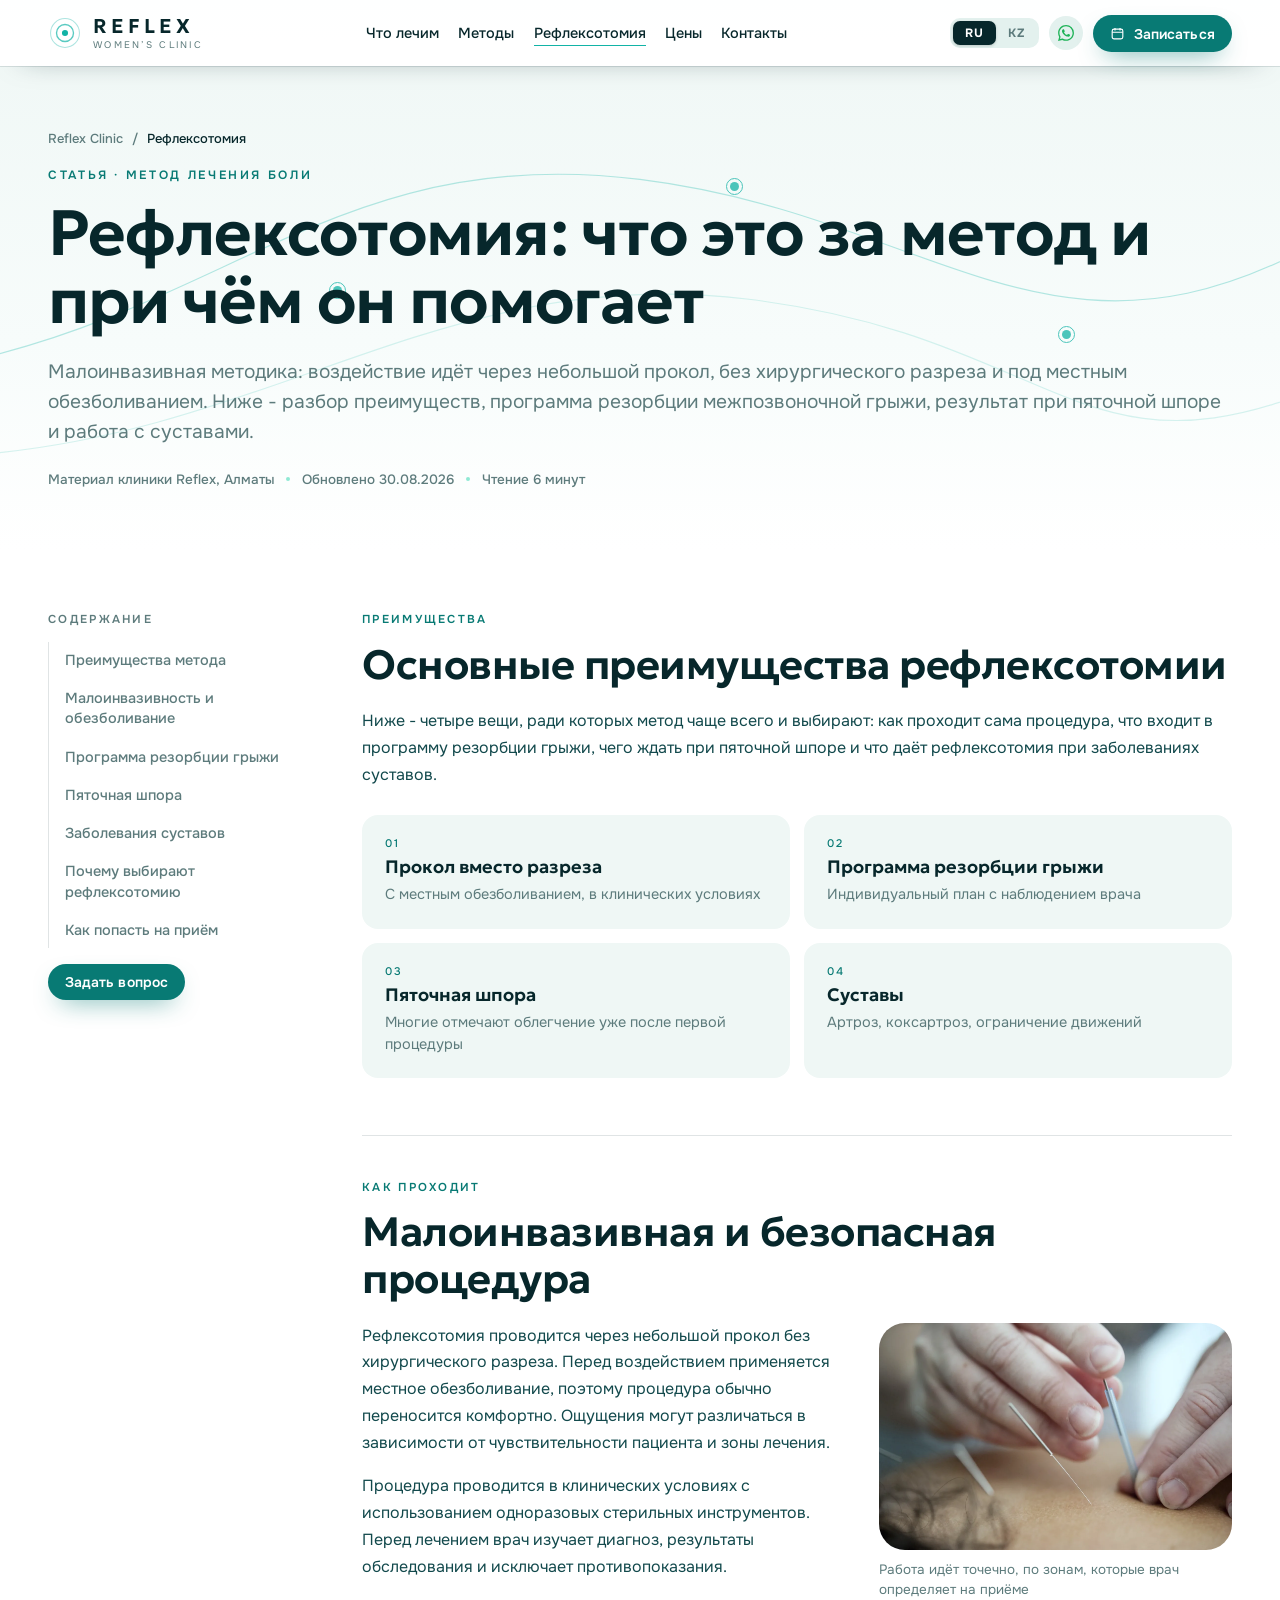
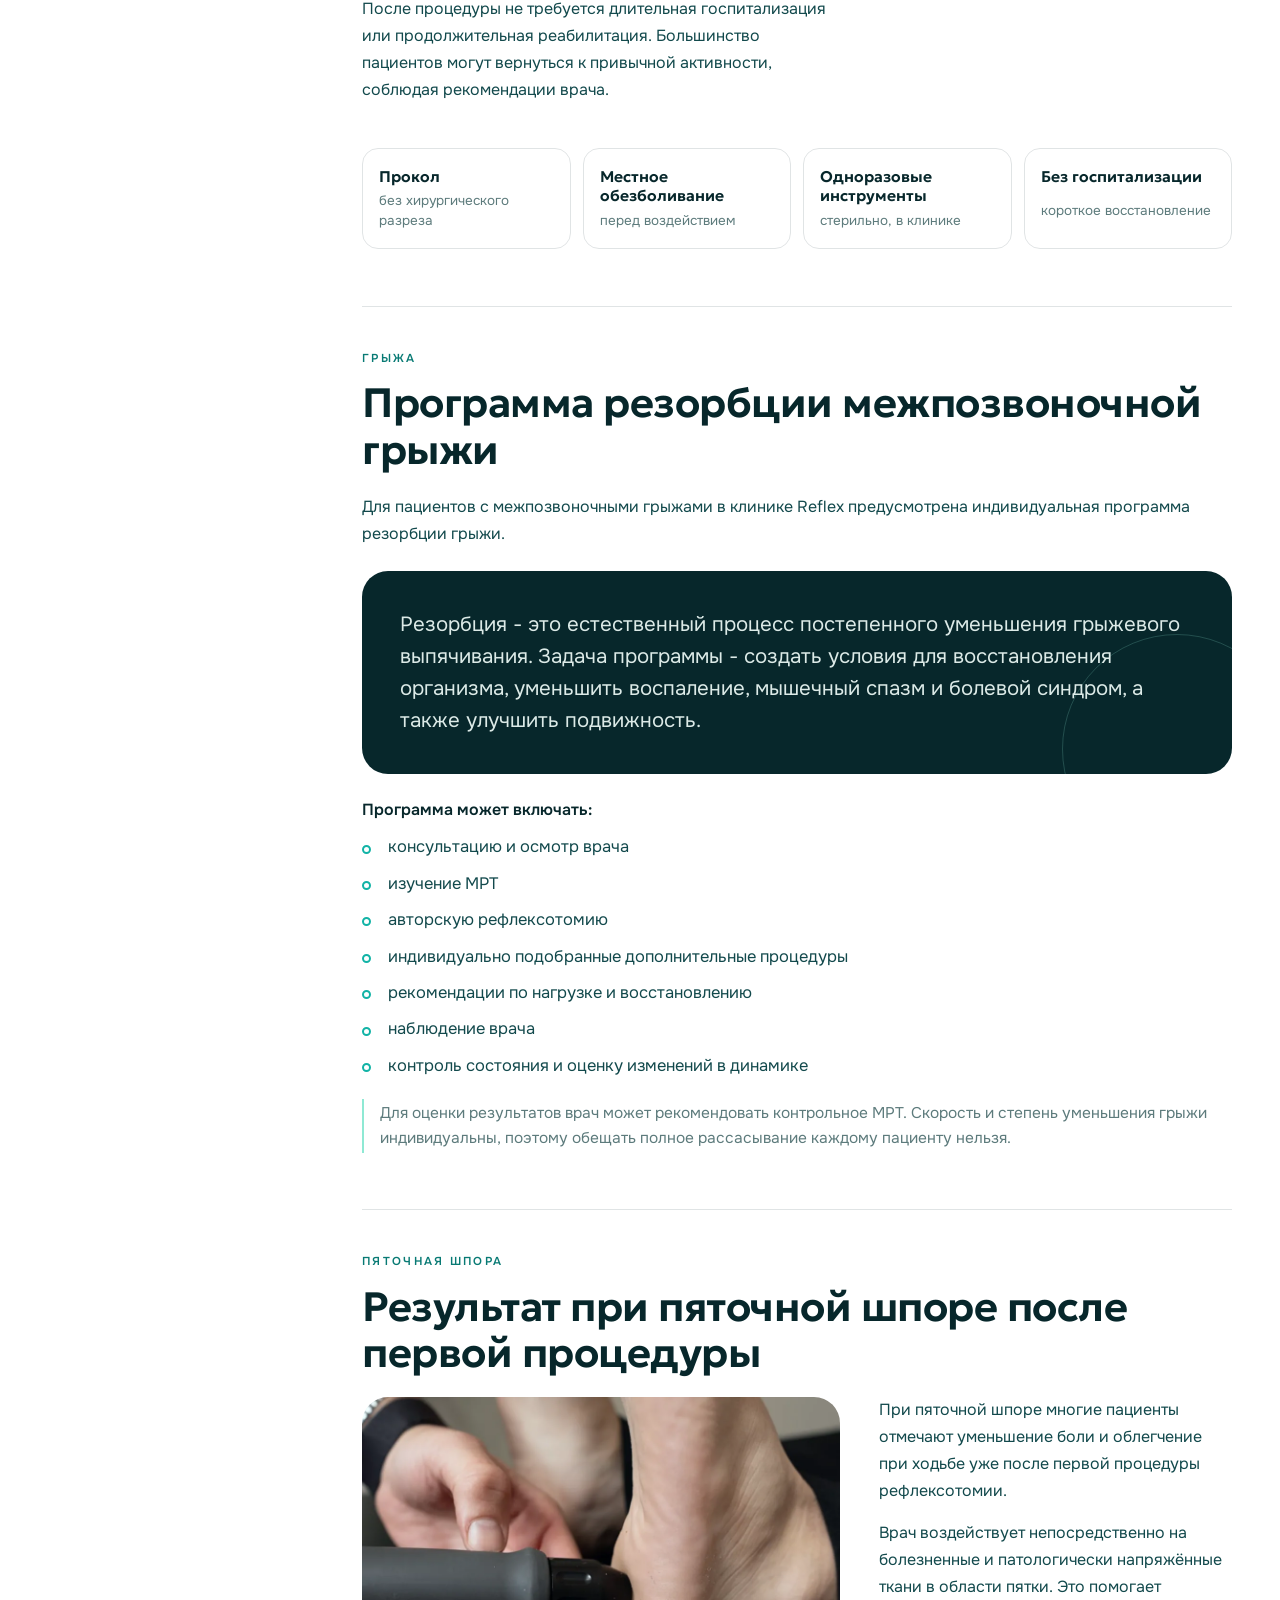
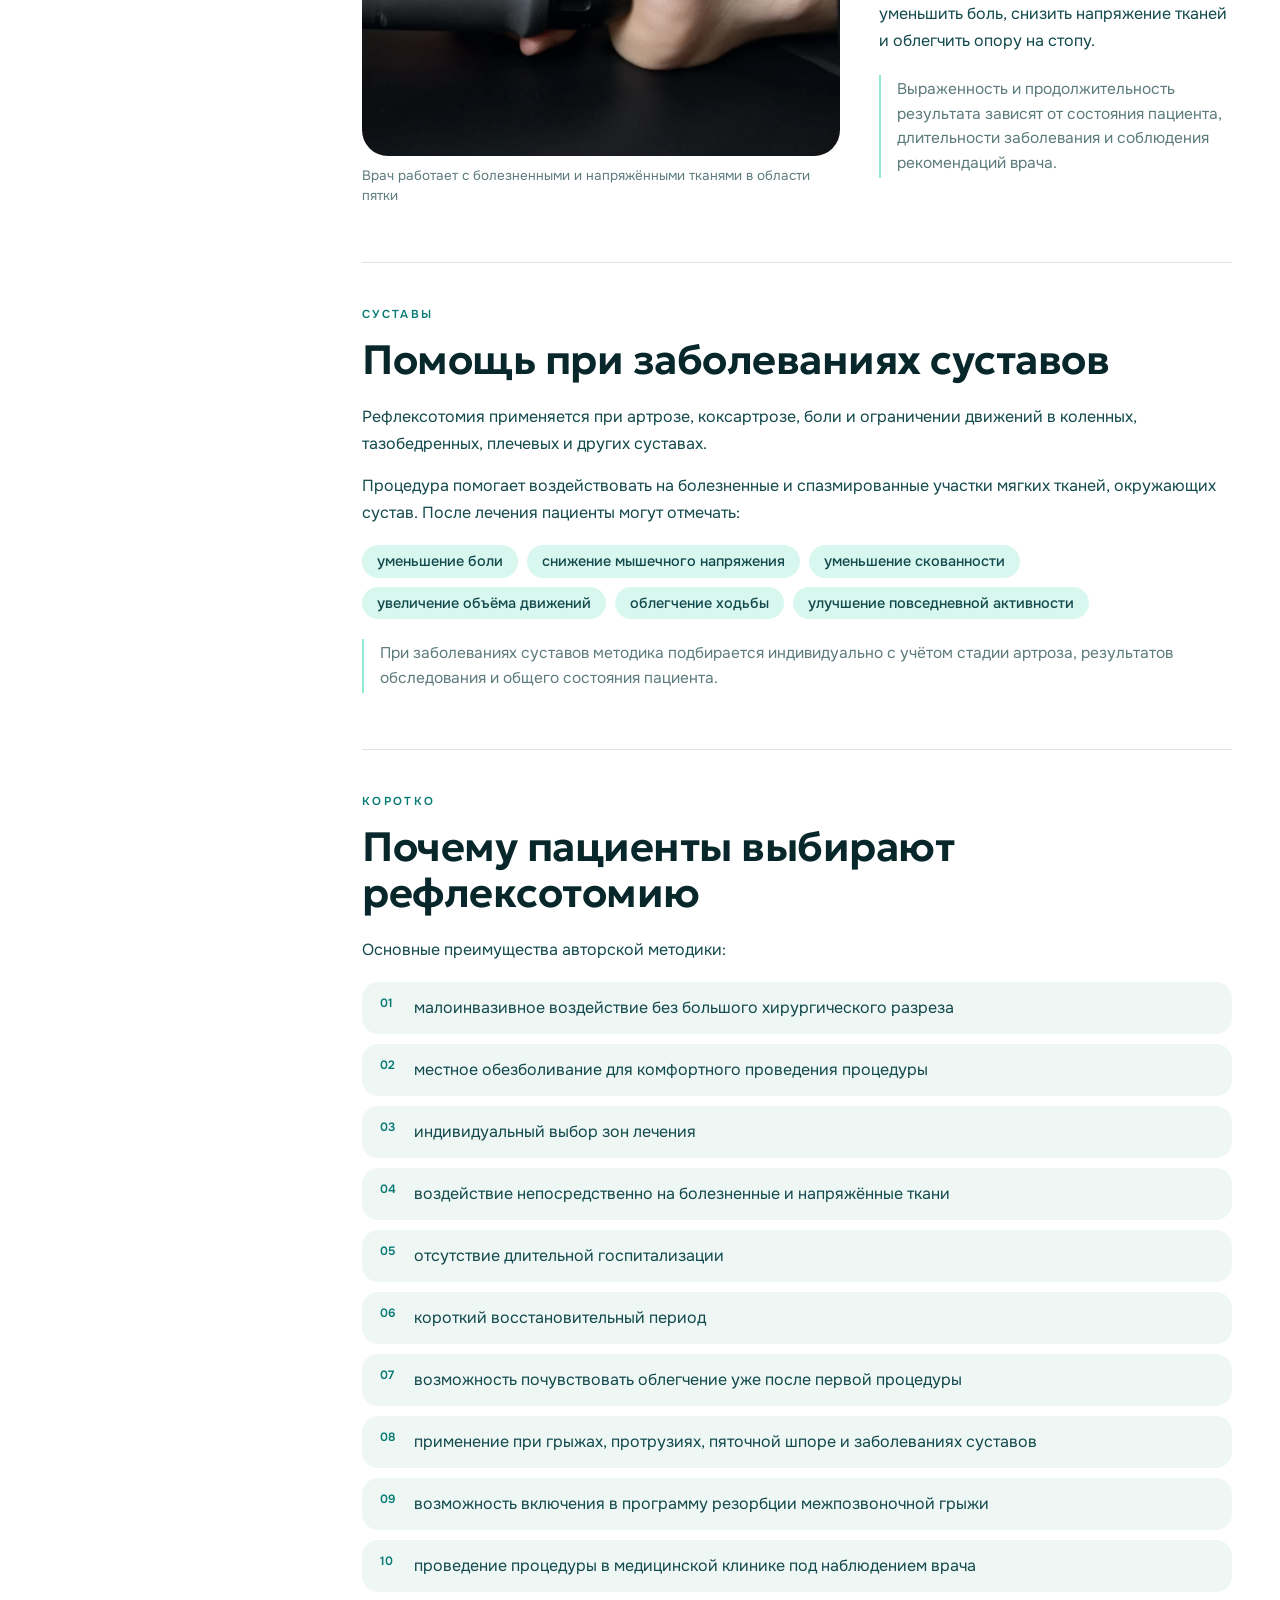
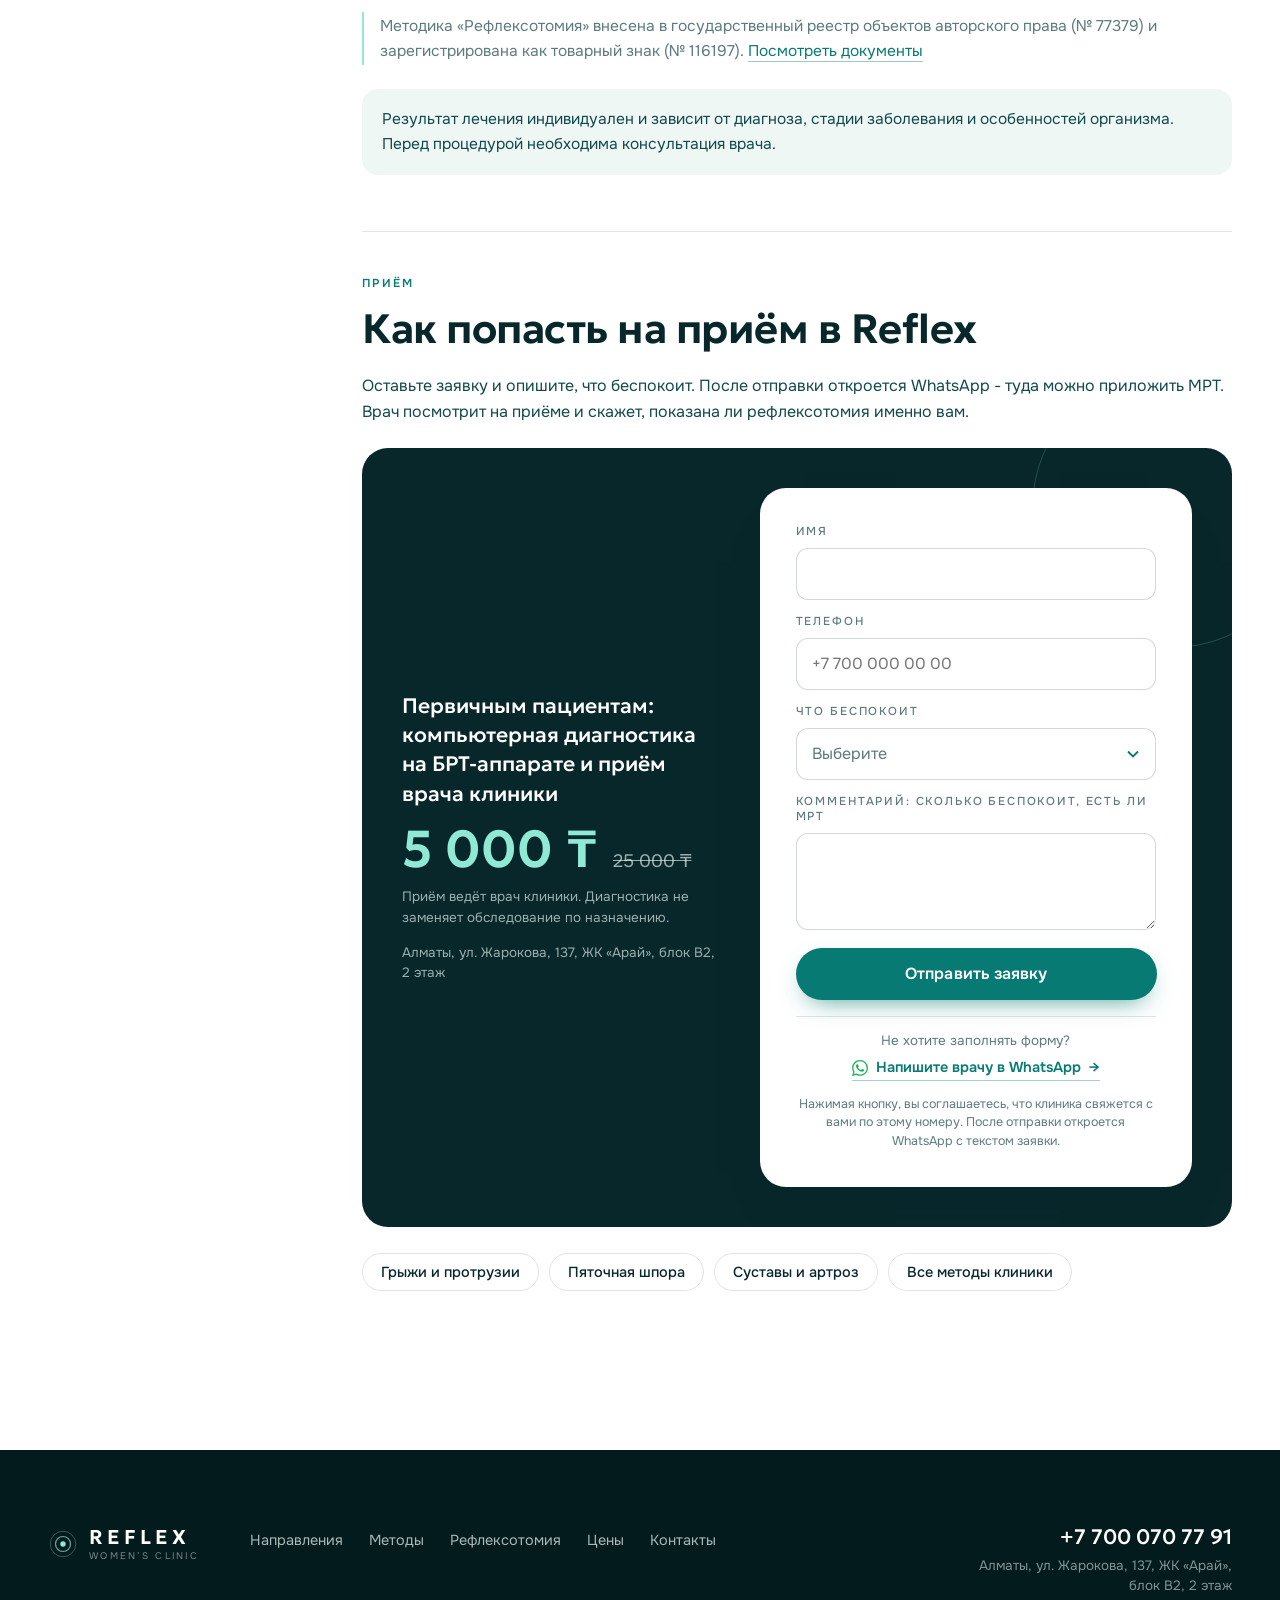
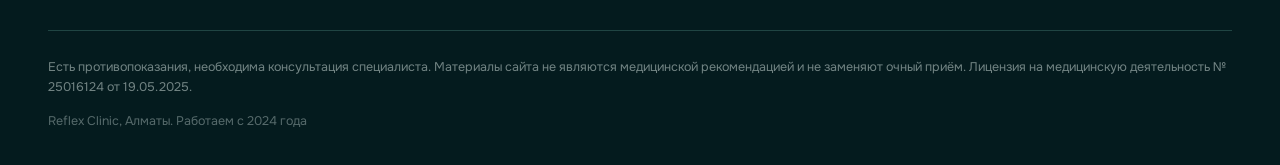
==== commit a0b1f135: "Быстрые каналы связи и три посадочные под группы Google Ads Сайт: - липкая панель на мобильном: Позв" ====
--- a/reflexotomiya.html
+++ b/reflexotomiya.html
@@ -37,8 +37,8 @@
 (function () {
   var ID = 'AW-18437797005';
   /* lead - действие «Контакт». С 15.09.2026 все обращения идут через форму записи,
-     конверсия шлётся только за отправленную заявку (form.js), клики по телефону и WhatsApp не считаются. */
-  var LABELS = { lead: 'PWQwCJ6ko_EcEI3p6ddE' };
+     конверсия шлётся за отправленную заявку (form.js) и за клик по WhatsApp (article.js). */
+  var LABELS = { lead: 'PWQwCJ6ko_EcEI3p6ddE', wa: 'u9JPCLC1gYEdEI3p6ddE' };
 
   window.gadsConvert = function () {};
   if (!/^AW-\d+$/.test(ID)) return;
@@ -65,8 +65,8 @@
 })();
 </script>
 <script src="https://lead-bot.sultan-askarov-kz.workers.dev/t.js" data-site="reflexclinic" defer></script>
-<link rel="stylesheet" href="styles.css?v=20260915-1">
-<link rel="stylesheet" href="article.css?v=20260915-1">
+<link rel="stylesheet" href="styles.css?v=20260922-1">
+<link rel="stylesheet" href="article.css?v=20260922-1">
 <script type="application/ld+json">
 {
   "@context": "https://schema.org",
@@ -107,6 +107,13 @@
 </head>
 <body id="top" class="page-article">
 
+<!-- спрайт иконок: прячем размерами, а не display:none -->
+<svg width="0" height="0" style="position:absolute" aria-hidden="true">
+  <symbol id="ic-wa" viewBox="0 0 24 24"><path fill="currentColor" d="M17.472 14.382c-.297-.149-1.758-.867-2.03-.967-.273-.099-.471-.148-.67.15-.197.297-.767.966-.94 1.164-.173.199-.347.223-.644.075-.297-.15-1.255-.463-2.39-1.475-.883-.788-1.48-1.761-1.653-2.059-.173-.297-.018-.458.13-.606.134-.133.298-.347.446-.52.149-.174.198-.298.298-.497.099-.198.05-.371-.025-.52-.075-.149-.669-1.612-.916-2.207-.242-.579-.487-.5-.669-.51-.173-.008-.371-.01-.57-.01-.198 0-.52.074-.792.372-.272.297-1.04 1.016-1.04 2.479 0 1.462 1.065 2.875 1.213 3.074.149.198 2.096 3.2 5.077 4.487.709.306 1.262.489 1.694.625.712.227 1.36.195 1.871.118.571-.085 1.758-.719 2.006-1.413.248-.694.248-1.289.173-1.413-.074-.124-.272-.198-.57-.347m-5.421 7.403h-.004a9.87 9.87 0 0 1-5.031-1.378l-.361-.214-3.741.982.998-3.648-.235-.374a9.86 9.86 0 0 1-1.51-5.26c.001-5.45 4.436-9.884 9.888-9.884 2.64 0 5.122 1.03 6.988 2.898a9.825 9.825 0 0 1 2.893 6.994c-.003 5.45-4.437 9.884-9.885 9.884m8.413-18.297A11.815 11.815 0 0 0 12.05 0C5.495 0 .16 5.335.157 11.892c0 2.096.547 4.142 1.588 5.945L.057 24l6.305-1.654a11.882 11.882 0 0 0 5.683 1.448h.005c6.554 0 11.89-5.335 11.893-11.893a11.821 11.821 0 0 0-3.48-8.413Z"/></symbol>
+  <symbol id="ic-tel" viewBox="0 0 24 24"><path fill="none" stroke="currentColor" stroke-width="1.7" stroke-linecap="round" stroke-linejoin="round" d="M5 3h3.5l1.8 4.4-2.2 1.6a12 12 0 0 0 6.9 6.9l1.6-2.2L21 15.5V19a2 2 0 0 1-2.2 2A17 17 0 0 1 3 5.2 2 2 0 0 1 5 3Z"/></symbol>
+  <symbol id="ic-cal" viewBox="0 0 24 24"><path fill="none" stroke="currentColor" stroke-width="1.8" stroke-linecap="round" stroke-linejoin="round" d="M3.5 8.5a3 3 0 0 1 3-3h11a3 3 0 0 1 3 3v9a3 3 0 0 1-3 3h-11a3 3 0 0 1-3-3zM3.5 10h17M8 3v4M16 3v4"/></symbol>
+</svg>
+
 <a class="skip" href="#article">Перейти к содержанию</a>
 
 <!-- ================= ШАПКА ================= -->
@@ -135,6 +142,9 @@
         <button type="button" class="lang-btn is-active" data-lang="ru" aria-pressed="true" lang="ru">RU</button>
         <button type="button" class="lang-btn" data-lang="kz" aria-pressed="false">KZ</button>
       </div>
+      <a class="hdr-ic hdr-ic-wa" href="https://wa.me/77000707791" data-wa="hdr" target="_blank" rel="noopener" aria-label="Написать в WhatsApp">
+        <svg width="16" height="16" aria-hidden="true"><use href="#ic-wa"/></svg>
+      </a>
       <a class="btn btn-book btn-sm hdr-wa" href="#zapis" data-lead="refl">
         <svg class="ico-cal" viewBox="0 0 24 24" width="15" height="15" fill="none" stroke="currentColor" stroke-width="1.8" aria-hidden="true"><rect x="3.5" y="5" width="17" height="15.5" rx="3"/><path d="M3.5 10h17M8 3v4M16 3v4"/></svg>
         <span data-i="hdr_wa">Записаться</span>
@@ -394,6 +404,13 @@
             <button type="submit" class="btn btn-book btn-lg"><span data-i="fm_send">Отправить заявку</span></button>
             <p class="fm-err" id="fmerr" hidden data-i="fm_err">Укажите имя, телефон (10 цифр после +7) и что беспокоит.</p>
             <p class="fm-ok" id="fmok" hidden data-i="fm_ok">Спасибо! Заявка принята - открываем WhatsApp, сообщение уже готово.</p>
+            <p class="fm-or"><span data-i="fm_or">Не хотите заполнять форму?</span>
+              <a class="wa-ask" href="https://wa.me/77000707791" data-wa="form" target="_blank" rel="noopener">
+                <svg width="16" height="16" aria-hidden="true"><use href="#ic-wa"/></svg>
+                <span data-i="fm_wa">Напишите врачу в WhatsApp</span>
+                <i aria-hidden="true">&rarr;</i>
+              </a>
+            </p>
             <p class="fm-note" data-i="fm_note">Нажимая кнопку, вы соглашаетесь, что клиника свяжется с вами по этому номеру. После отправки откроется WhatsApp с текстом заявки.</p>
           </form>
         </div>
@@ -439,7 +456,22 @@
   </div>
 </footer>
 
-<script src="article.js?v=20260915-1"></script>
-<script src="form.js?v=20260915-1"></script>
+<div class="sticky-bar" aria-label="Связаться с клиникой">
+  <a class="sb sb-tel" href="tel:+77000707791">
+    <svg width="18" height="18" aria-hidden="true"><use href="#ic-tel"/></svg>
+    <span data-i="sb_call">Позвонить</span>
+  </a>
+  <a class="sb sb-wa" href="https://wa.me/77000707791" data-wa="bar" target="_blank" rel="noopener">
+    <svg width="18" height="18" aria-hidden="true"><use href="#ic-wa"/></svg>
+    <span>WhatsApp</span>
+  </a>
+  <a class="sb sb-book" href="#zapis" data-lead="refl">
+    <svg width="18" height="18" aria-hidden="true"><use href="#ic-cal"/></svg>
+    <span data-i="sb_book">Записаться</span>
+  </a>
+</div>
+
+<script src="article.js?v=20260922-1"></script>
+<script src="form.js?v=20260922-1"></script>
 </body>
 </html>
--- a/styles.css
+++ b/styles.css
@@ -126,7 +126,20 @@
 .hdr.is-solid .nav-art-dot{background:var(--turq)}
 @keyframes artpulse{0%,100%{transform:scale(1);opacity:1}55%{transform:scale(1.7);opacity:.5}}
 
-.hdr-right{display:flex;align-items:center;gap:12px;margin-left:auto;position:relative;z-index:3}
+.hdr-right{display:flex;align-items:center;gap:10px;margin-left:auto;position:relative;z-index:3}
+
+/* ---------- быстрые каналы в шапке: WhatsApp и звонок ---------- */
+.hdr-ic{
+  flex:0 0 auto;width:34px;height:34px;border-radius:50%;
+  display:grid;place-items:center;color:#fff;
+  background:rgba(255,255,255,.14);border:1px solid rgba(255,255,255,.30);
+  transition:background .3s,color .3s,border-color .3s,transform .35s var(--ease);
+}
+.hdr-ic:hover{transform:translateY(-2px)}
+.hdr.is-solid .hdr-ic{background:var(--mist-2);border-color:transparent;color:var(--ink)}
+.hdr.is-solid .hdr-ic-wa{color:var(--wa)}
+.hdr-ic-wa:hover{background:var(--wa);border-color:var(--wa);color:#fff}
+.hdr.is-solid .hdr-ic-wa:hover{color:#fff}
 
 .lang{display:flex;gap:0;background:rgba(255,255,255,.16);border-radius:10px;padding:3px;transition:background .35s}
 .hdr.is-solid .lang{background:var(--mist-2)}
@@ -170,8 +183,19 @@
 .mobnav-in > a.mob-art::before{content:"";width:8px;height:8px;border-radius:50%;background:var(--turq);flex:0 0 auto}
 body.menu-open .mobnav-in > a{animation:mnav .5s var(--ease) forwards;animation-delay:calc(var(--i,0)*.045s + .08s)}
 @keyframes mnav{to{opacity:1;transform:none}}
-.mobnav-foot{margin-top:auto;padding-top:26px;display:grid;gap:14px;justify-items:start}
+.mobnav-foot{margin-top:auto;padding-top:26px;display:grid;gap:14px;justify-items:stretch}
 .mobnav-tel{font:600 20px/1 var(--f-disp);color:var(--turq-3)}
+.mobnav-foot .btn{width:100%}
+/* звонок и WhatsApp рядом с записью: меню тоже точка входа */
+.mob-quick{display:grid;grid-template-columns:1fr 1fr;gap:10px}
+.mq{
+  display:flex;align-items:center;justify-content:center;gap:8px;
+  padding:13px 10px;border-radius:14px;border:1px solid var(--line);
+  font:600 14.5px/1 var(--f-text);color:var(--ink);background:var(--mist);
+}
+.mq-wa{color:#fff;background:var(--wa);border-color:var(--wa)}
+.mob-tel{margin:0;text-align:center}
+.mob-tel a{font:600 18px/1 var(--f-disp);color:var(--turq-3);letter-spacing:.01em}
 
 /* ============================================================
    ГЕРОЙ
@@ -228,6 +252,22 @@
   font:400 14px/1.4 var(--f-text);color:rgba(255,255,255,.72);
   animation:up .9s var(--ease) 1s both;
 }
+/* тонкая ссылка под кнопками героя: кнопок по-прежнему две */
+.hero-ask{margin:16px 0 0;animation:up .9s var(--ease) .95s both}
+.wa-ask{
+  display:inline-flex;align-items:center;gap:8px;
+  font:600 14.5px/1.4 var(--f-text);color:#fff;
+  border-bottom:1px solid rgba(255,255,255,.35);padding-bottom:2px;
+  transition:color .3s,border-color .3s;
+}
+.wa-ask svg{color:var(--wa);flex:0 0 auto}
+.wa-ask i{font-style:normal;transition:transform .35s var(--ease)}
+.wa-ask:hover{color:var(--mint);border-color:var(--mint)}
+.wa-ask:hover i{transform:translateX(4px)}
+/* на светлом фоне (под формой) */
+.fm-or .wa-ask{color:var(--turq-3);border-color:rgba(8,122,116,.35)}
+.fm-or .wa-ask:hover{color:var(--wa);border-color:var(--wa)}
+
 .hero-note .dot{width:7px;height:7px;border-radius:50%;background:var(--mint);flex:0 0 auto;box-shadow:0 0 0 0 rgba(143,233,212,.6);animation:dotp 2.6s infinite}
 @keyframes dotp{0%{box-shadow:0 0 0 0 rgba(143,233,212,.55)}70%{box-shadow:0 0 0 12px rgba(143,233,212,0)}100%{box-shadow:0 0 0 0 rgba(143,233,212,0)}}
 
@@ -739,6 +779,12 @@
 .fm-ok{color:var(--turq-3);font:600 15px/1.45 var(--f-text);text-align:center}
 .fm-err{color:#B63A26;font:600 15px/1.45 var(--f-text);text-align:center}
 .fm-note{font:400 12.5px/1.5 var(--f-text);color:var(--muted);text-align:center}
+/* запасной канал под формой: кто не хочет заполнять поля - пишет сразу */
+.fm-or{
+  display:flex;flex-wrap:wrap;align-items:center;justify-content:center;gap:6px 10px;
+  margin:2px 0 0;padding-top:14px;border-top:1px solid var(--line);
+  font:400 13.5px/1.5 var(--f-text);color:var(--muted);text-align:center;
+}
 
 /* ============================================================
    КОНТАКТЫ
@@ -802,15 +848,23 @@
    ============================================================ */
 .sticky-bar{
   position:fixed;left:0;right:0;bottom:0;z-index:70;display:none;
-  padding:9px 12px calc(9px + env(safe-area-inset-bottom));gap:9px;
+  padding:8px 10px calc(8px + env(safe-area-inset-bottom));gap:7px;
   background:rgba(255,255,255,.96);border-top:1px solid var(--line);
   box-shadow:0 -10px 30px -22px rgba(7,39,43,.8);
 }
 .sb{
-  flex:1;display:flex;align-items:center;justify-content:center;gap:8px;
-  padding:14px 10px;border-radius:14px;font:600 15px/1 var(--f-text);
-}
+  flex:1 1 0;min-width:0;
+  display:flex;flex-direction:column;align-items:center;justify-content:center;gap:5px;
+  padding:9px 4px;border-radius:14px;font:600 12.5px/1.1 var(--f-text);
+  text-align:center;white-space:nowrap;
+}
+.sb svg{flex:0 0 auto}
+.sb-tel{background:var(--mist);color:var(--ink);border:1px solid var(--line)}
+.sb-wa{background:var(--wa);color:#fff}
 .sb-book{background:var(--turq-3);color:#fff}
+/* запись - главное действие, поэтому шире соседей */
+.sb-book{flex:1.25 1 0}
+@media (min-width:430px){.sb{font-size:13.5px}}
 body.menu-open .sticky-bar{visibility:hidden}
 
 /* ============================================================
@@ -820,7 +874,9 @@
   .doc{grid-template-columns:1fr 1fr}
   .doc-photo-2{display:none}
 }
-@media (max-width:1220px){
+/* порог бургера: в шапке появилась иконка WhatsApp, и строка навигации
+   перестаёт помещаться в контейнер раньше прежних 1220px (замерено в обоих языках) */
+@media (max-width:1320px){
   .nav{display:none}
   .burger{display:block}
 }
@@ -860,8 +916,8 @@
       linear-gradient(112deg,rgba(3,44,44,.30) 0%,rgba(3,44,44,0) 72%);
   }
   .sticky-bar{display:flex}
-  body{padding-bottom:76px}
-  .hdr-wa{display:none}
+  body{padding-bottom:82px}
+  .hdr-wa,.hdr-ic{display:none}
   .doc{grid-template-columns:1fr}
   .doc-photo img{min-height:320px;max-height:420px}
   .route-steps{grid-template-columns:1fr;gap:26px;margin-top:0}
@@ -1083,3 +1139,91 @@
   .reel-loop,.film-card .reel-loop,.hero-vid{display:none}
   .reels{scroll-behavior:auto}
 }
+
+/* ============================================================
+   ПОСАДОЧНЫЕ СТРАНИЦЫ (/gryzha-pozvonochnika/, /bol-v-spine/, ...)
+   Отдельного файла стилей нет: страницы живут на этой же дизайн-системе.
+   ============================================================ */
+.hero-lp{min-height:88vh;min-height:88svh}
+.hero-lp .hero-shade{
+  background:
+    linear-gradient(180deg,rgba(4,26,29,.62) 0%,rgba(4,26,29,.30) 30%,rgba(4,26,29,.72) 66%,rgba(4,26,29,.96) 100%),
+    linear-gradient(104deg,rgba(3,44,44,.42) 0%,rgba(3,44,44,0) 70%);
+}
+
+/* жалобы: короткие строки с точкой-пульсом */
+.sym-list{list-style:none;margin:0;padding:0;display:grid;grid-template-columns:repeat(3,1fr);gap:14px}
+.sym{
+  display:flex;align-items:flex-start;gap:12px;
+  padding:20px 22px;border-radius:var(--r);background:var(--mist);
+  font:500 16px/1.45 var(--f-text);color:var(--ink);
+}
+.sym i{width:8px;height:8px;margin-top:7px;border-radius:50%;background:var(--turq);flex:0 0 auto}
+.lp-note{margin:26px 0 0;font:400 14.5px/1.6 var(--f-text);color:var(--muted)}
+
+/* врач */
+.lp-doc-grid{display:grid;grid-template-columns:.8fr 1.2fr;gap:clamp(24px,4vw,64px);align-items:center}
+.lp-doc-media img{width:100%;height:100%;object-fit:cover;border-radius:var(--r-lg);aspect-ratio:3/4}
+.lp-facts{list-style:none;margin:28px 0 0;padding:0;display:flex;flex-wrap:wrap;gap:12px}
+.lp-facts li{
+  display:grid;gap:3px;padding:14px 20px;border-radius:var(--r);
+  background:rgba(143,233,212,.10);border:1px solid var(--line-d);
+}
+.lp-facts b{font:600 19px/1 var(--f-disp);color:var(--mint)}
+.lp-facts span{font:400 13px/1.3 var(--f-text);color:var(--muted-d)}
+
+/* отзывы: ведём на видеоотзывы главной */
+.lp-rev-box{
+  display:grid;grid-template-columns:1fr auto;align-items:center;gap:24px 40px;
+  padding:clamp(26px,4vw,46px);border-radius:var(--r-lg);
+  background:var(--mint-2);border:1px solid rgba(18,179,166,.22);
+}
+.lp-rev-box .h2{margin:0}
+.lp-rev-box .lead{margin:10px 0 0;max-width:none}
+.lp-rev-box .btn{flex:0 0 auto}
+
+/* вопросы */
+.faq{display:grid;gap:10px;margin-top:30px}
+.faq-i{border:1px solid var(--line);border-radius:var(--r);background:var(--paper);overflow:hidden}
+.faq-i summary{
+  display:flex;align-items:center;justify-content:space-between;gap:18px;cursor:pointer;
+  padding:20px 22px;font:600 17px/1.4 var(--f-text);color:var(--ink);list-style:none;
+}
+.faq-i summary::-webkit-details-marker{display:none}
+.faq-x{position:relative;width:16px;height:16px;flex:0 0 auto}
+.faq-x::before,.faq-x::after{
+  content:"";position:absolute;left:0;top:7px;width:16px;height:2px;border-radius:2px;background:var(--turq-3);
+  transition:transform .3s var(--ease);
+}
+.faq-x::after{transform:rotate(90deg)}
+.faq-i[open] .faq-x::after{transform:rotate(0)}
+.faq-i[open] summary{color:var(--turq-3)}
+.faq-a{padding:0 22px 22px;font:400 15.5px/1.65 var(--f-text);color:var(--muted);max-width:76ch}
+
+@media (max-width:980px){
+  .sym-list{grid-template-columns:1fr 1fr}
+  .lp-doc-grid{grid-template-columns:1fr}
+  .lp-doc-media img{aspect-ratio:16/11}
+}
+@media (max-width:640px){
+  .sym-list{grid-template-columns:1fr}
+  .sym{padding:16px 18px;font-size:15.5px}
+  .faq-i summary{padding:16px 18px;font-size:16px}
+  .faq-a{padding:0 18px 18px}
+  .lp-rev-box{grid-template-columns:1fr;justify-items:start}
+  .lp-rev-box .btn{width:100%}
+}
+
+/* кадр героя посадочной: точка кроп выбирается по скриншотам, отдельно для телефона */
+.hero-lp .hero-img{object-position:var(--hp,center)}
+@media (max-width:860px){
+  .hero-lp .hero-img{object-position:var(--hpm,center)}
+}
+
+/* ссылка из карточки услуги на её посадочную страницу */
+.card-more{
+  display:inline-flex;align-items:center;gap:8px;margin-top:2px;
+  font:600 14.5px/1.3 var(--f-text);color:var(--turq-3);
+}
+.card-more svg{transition:transform .35s var(--ease)}
+.card-more:hover svg{transform:translateX(4px)}
